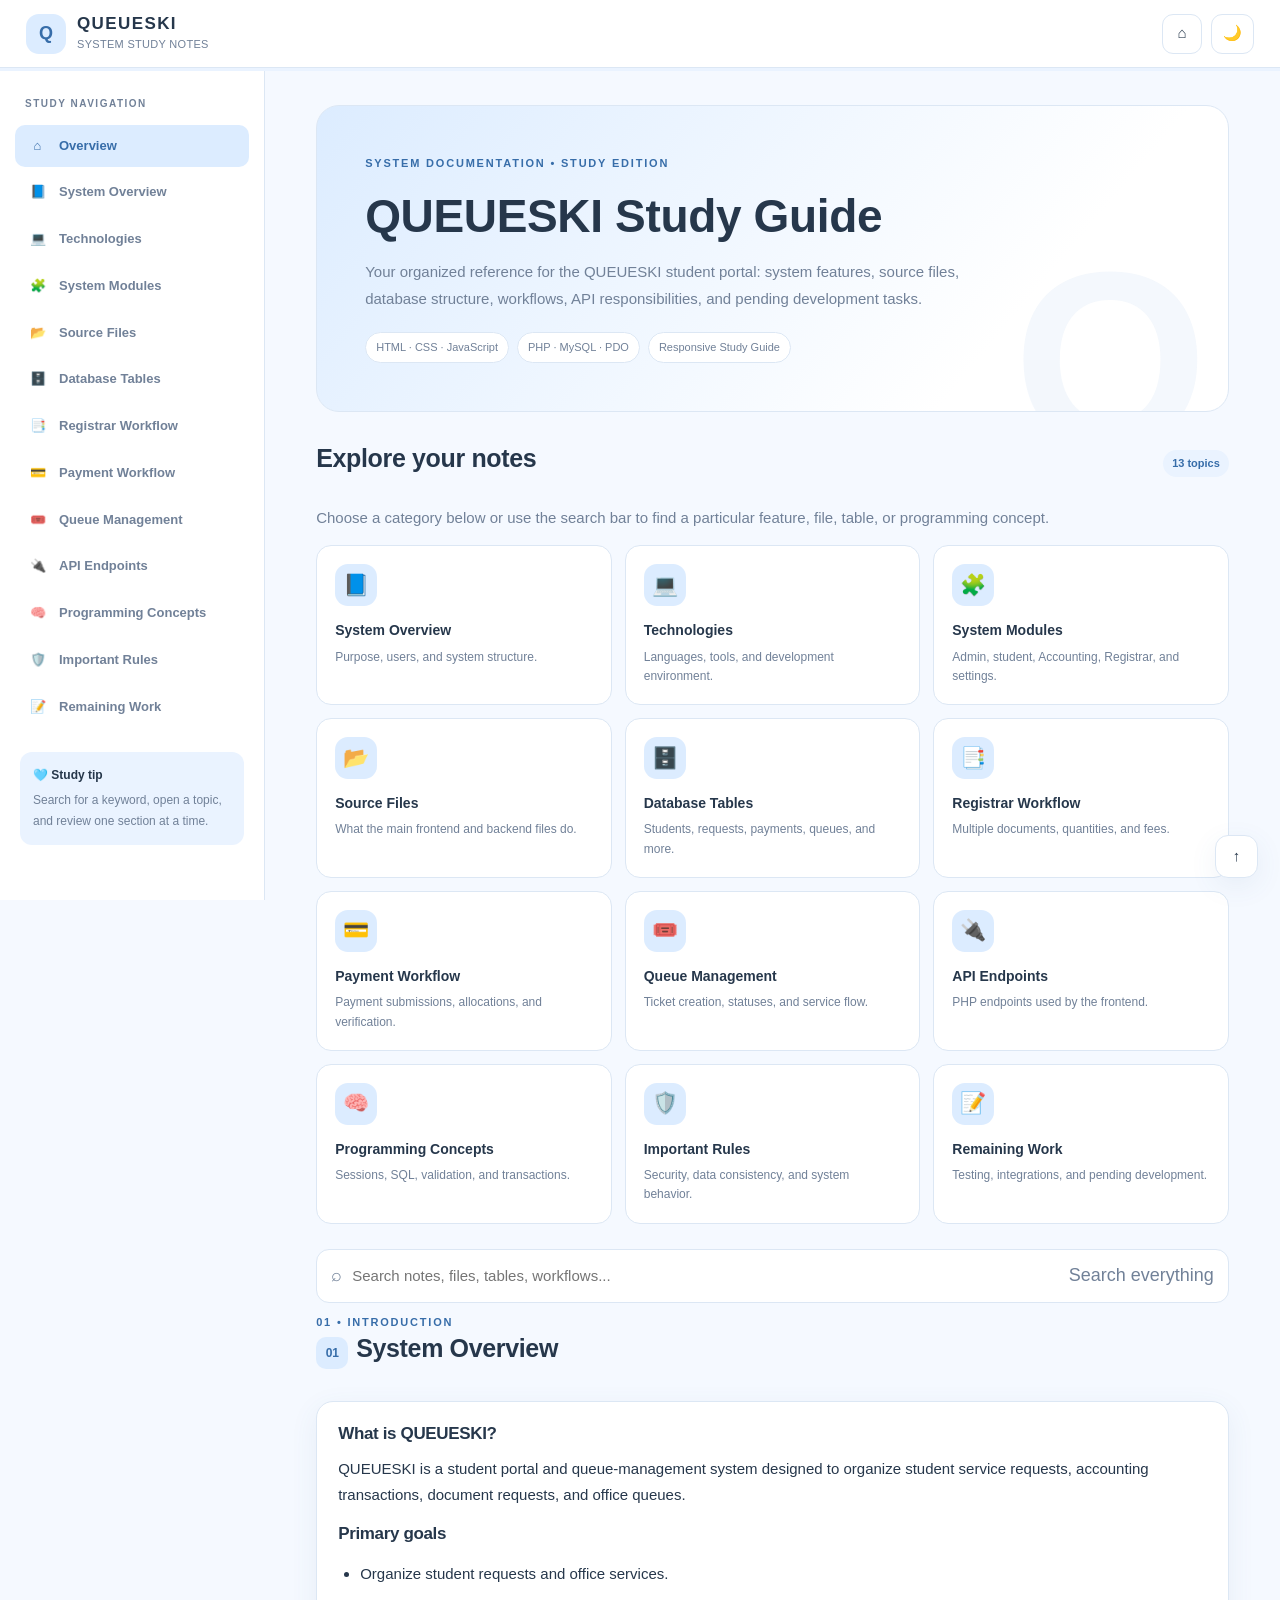
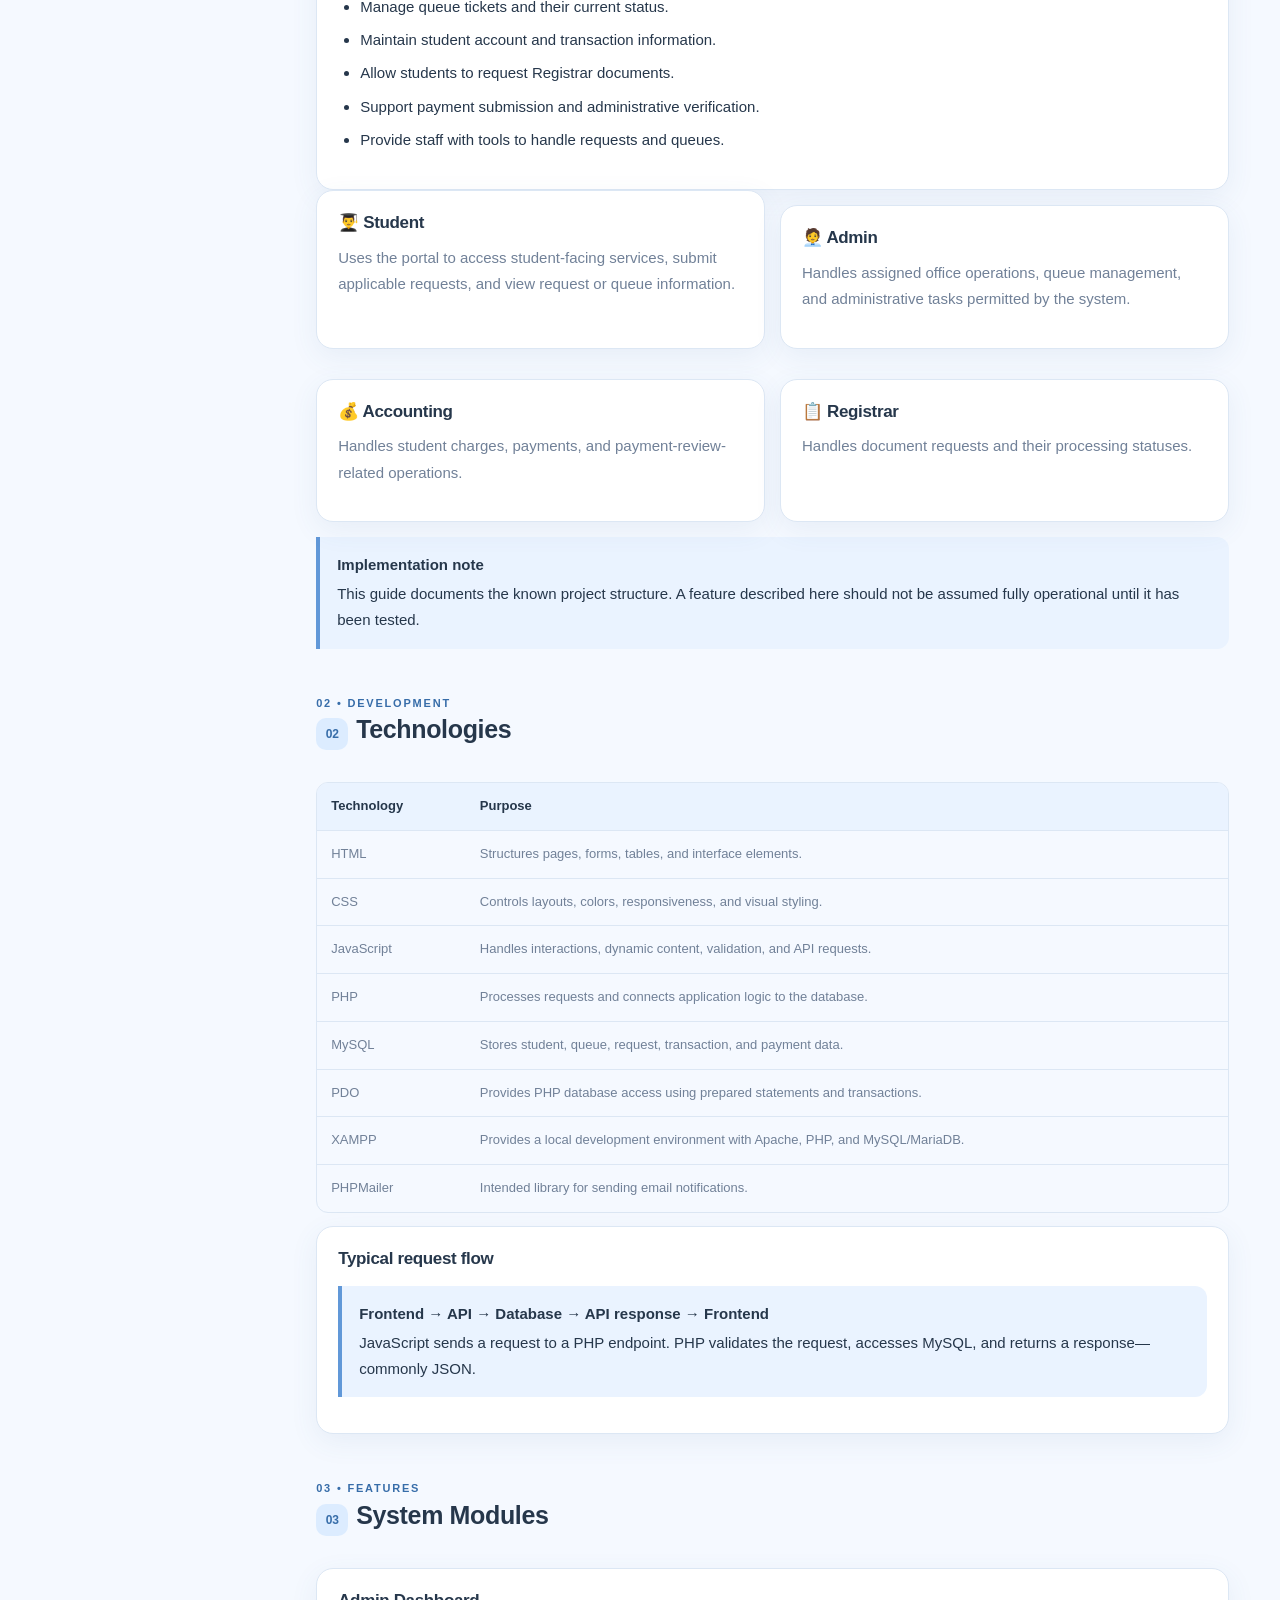
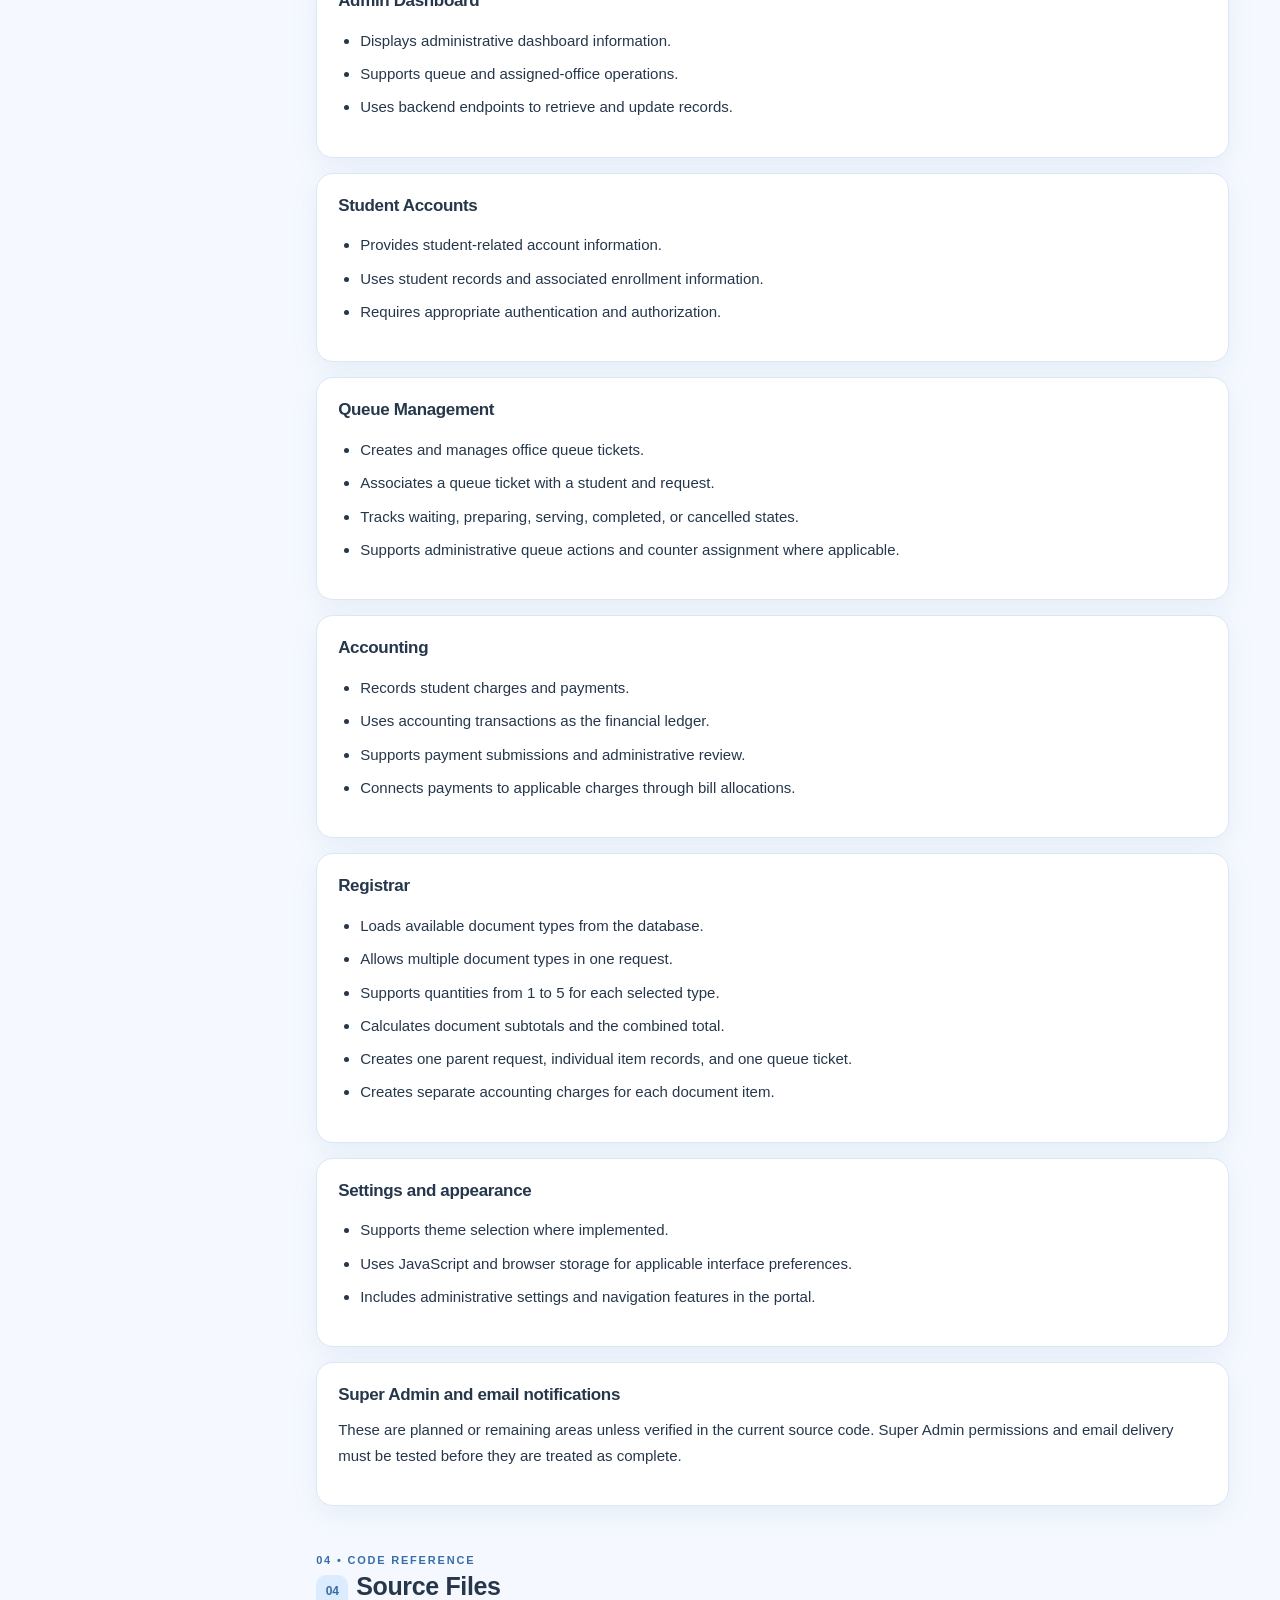
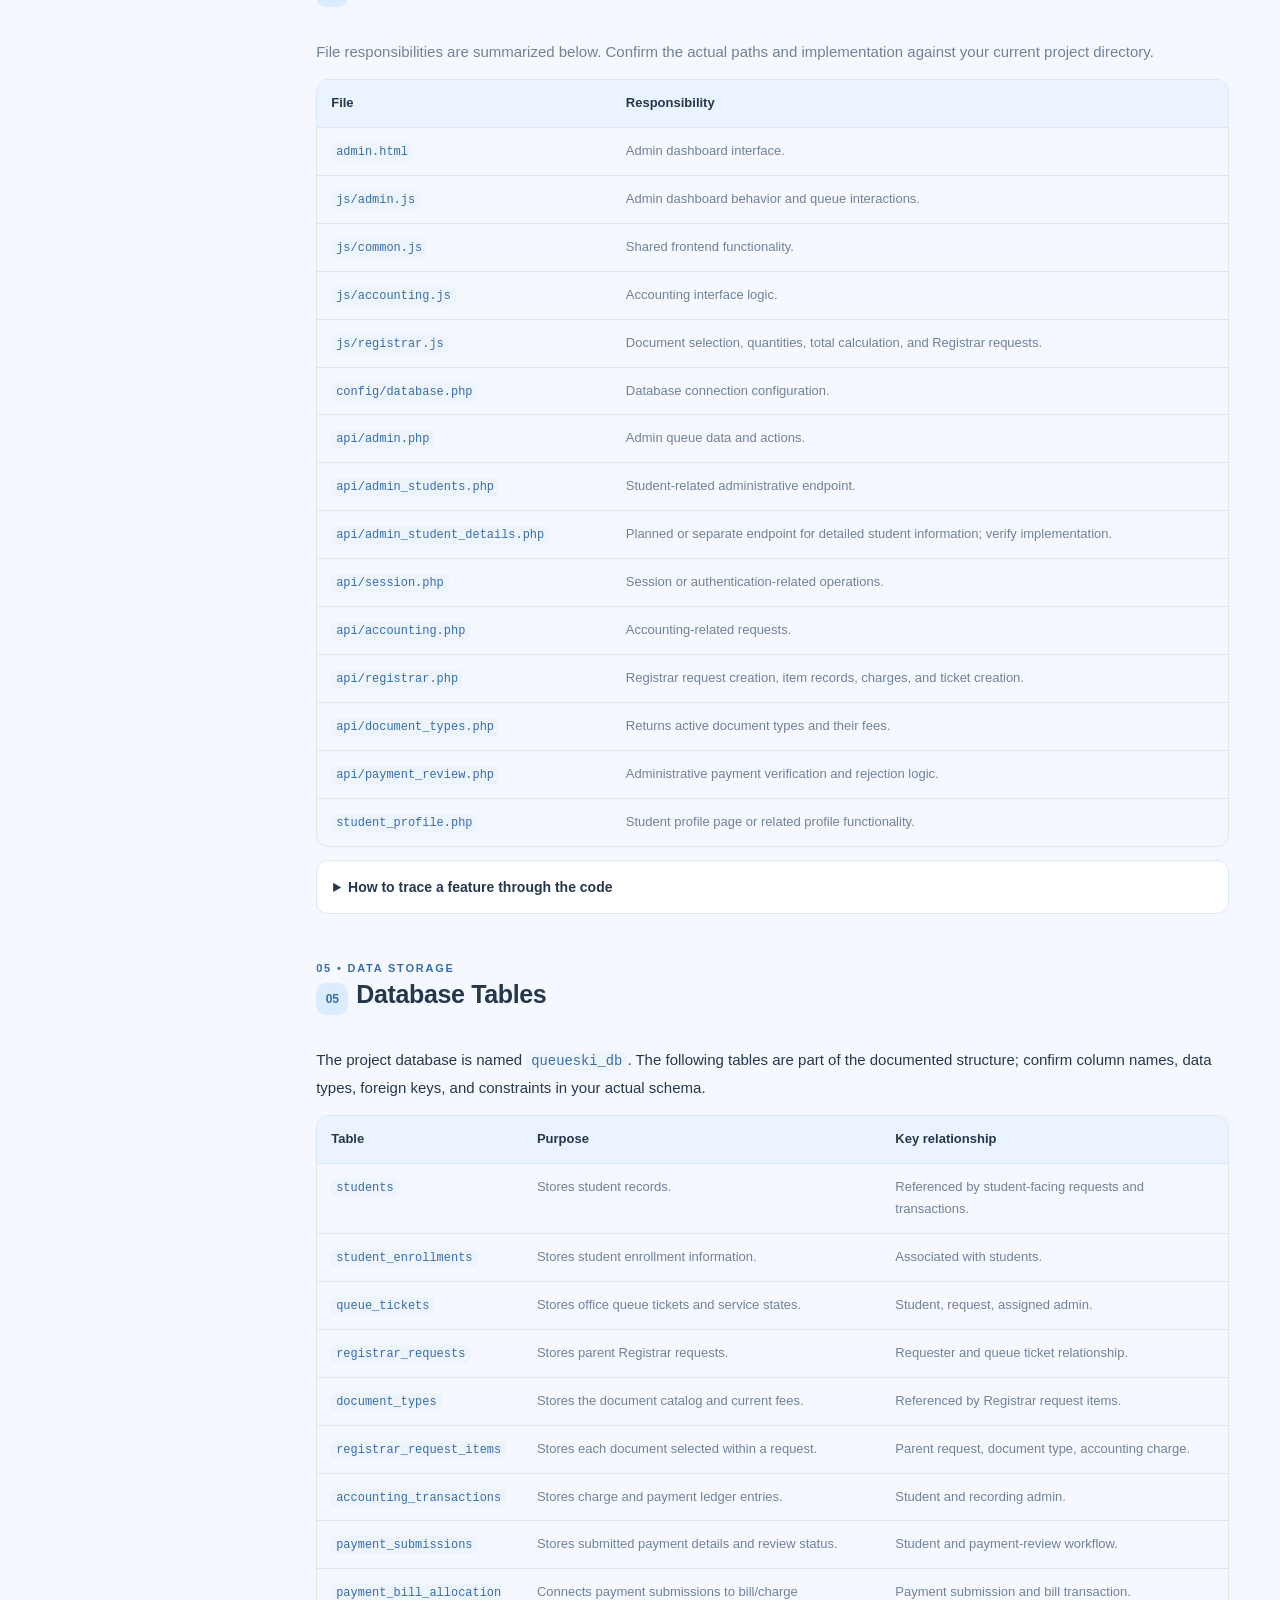
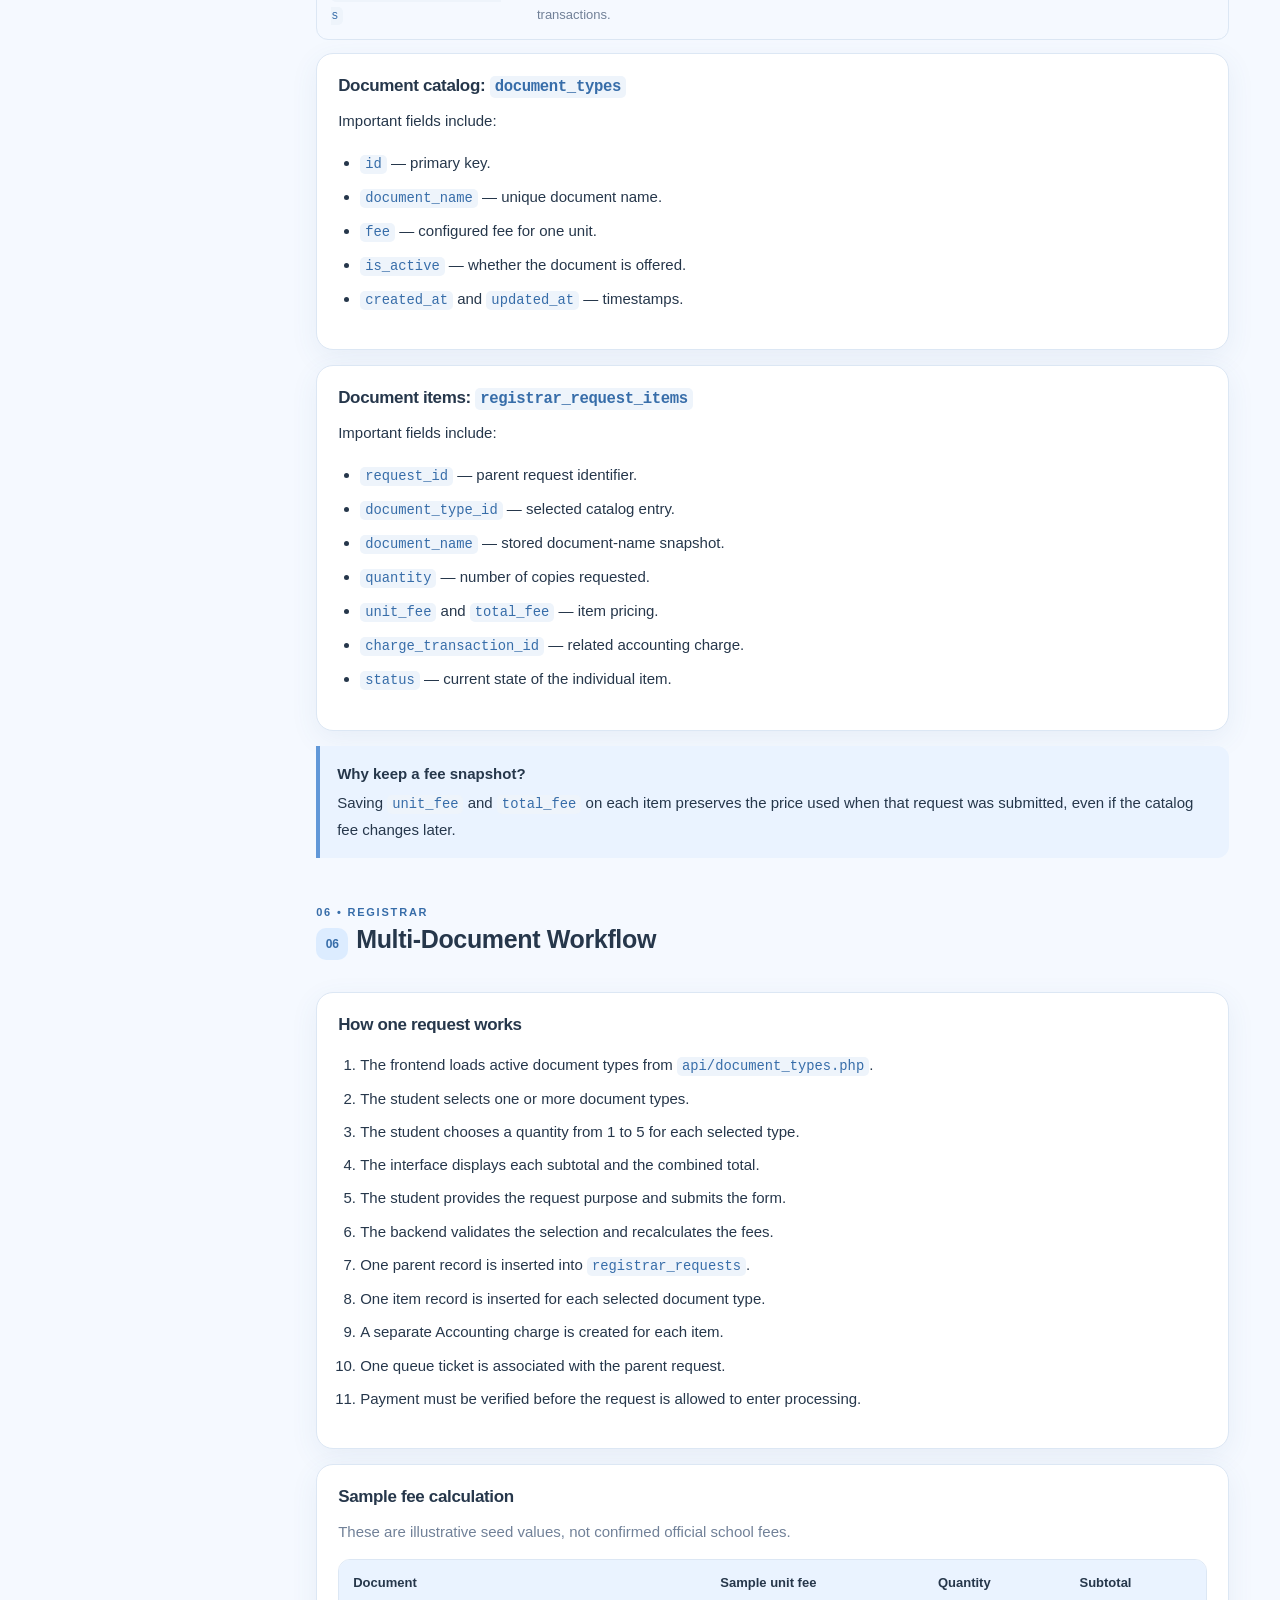
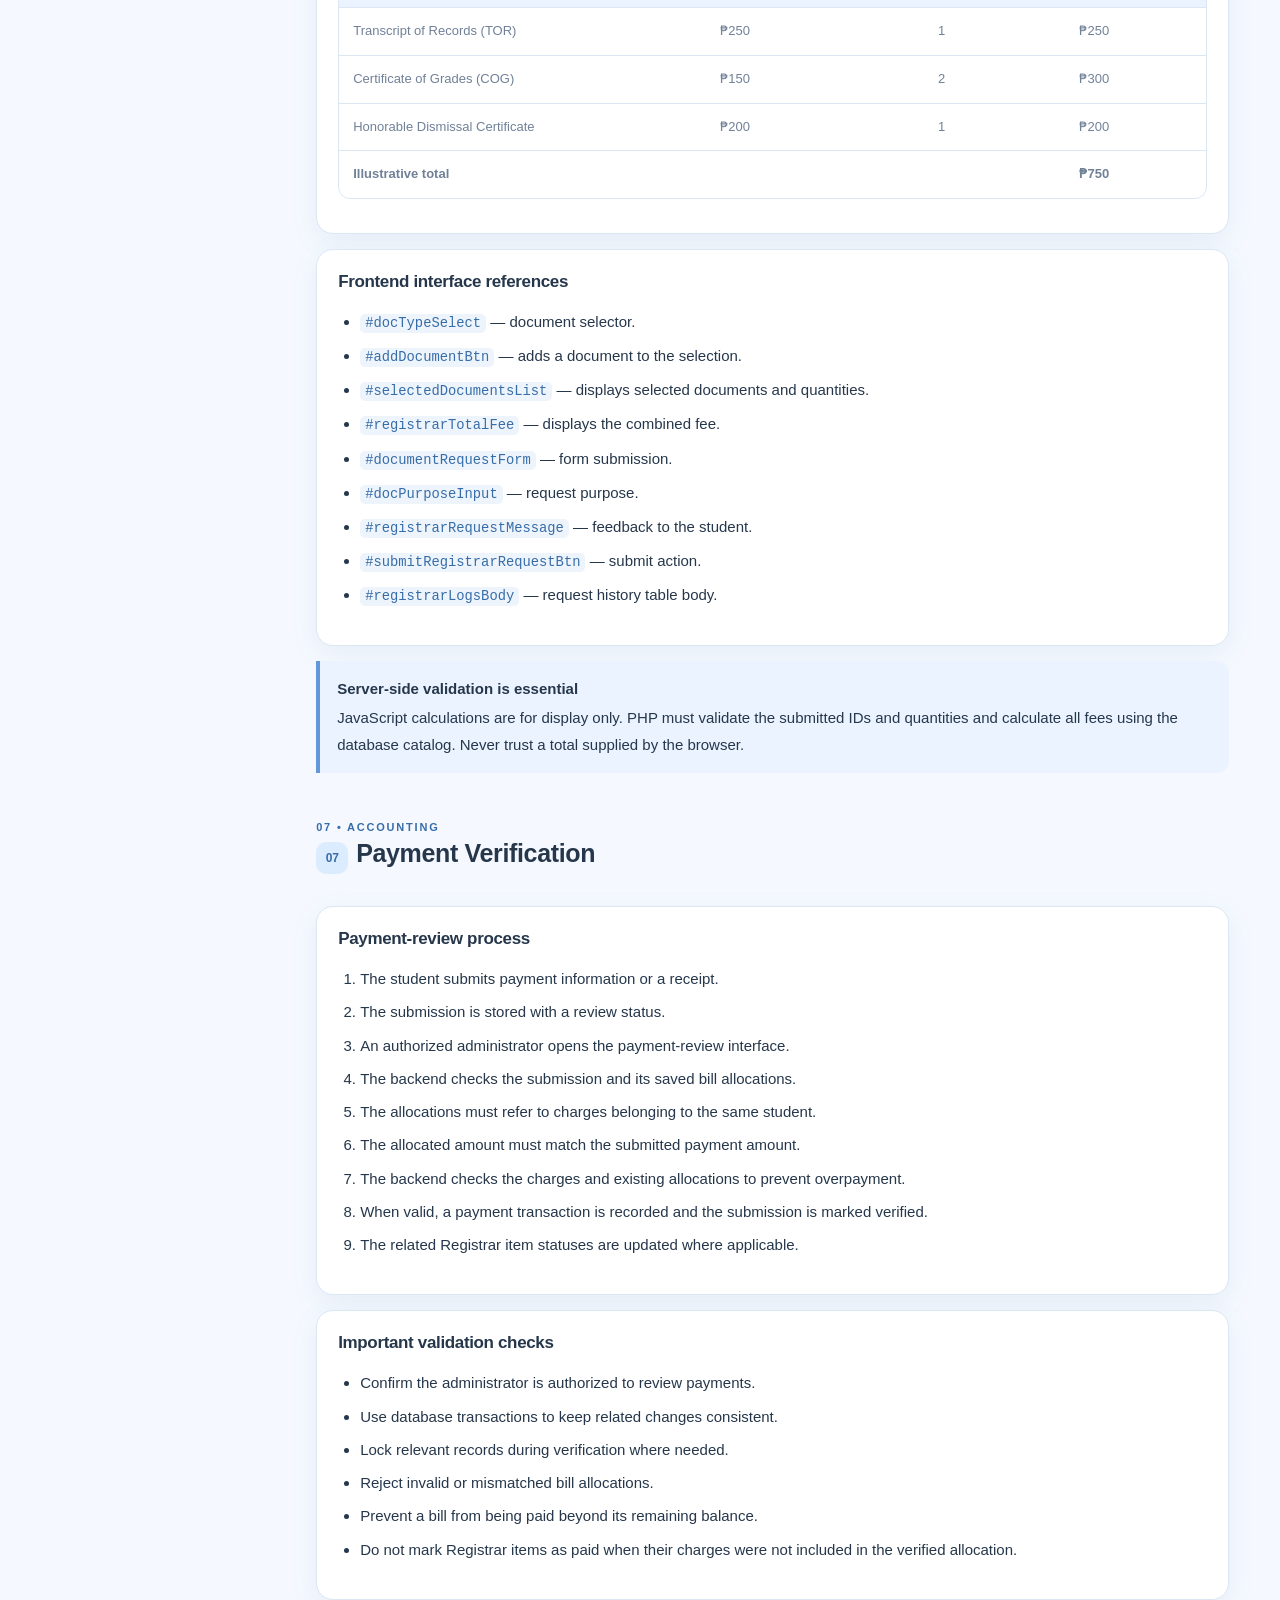
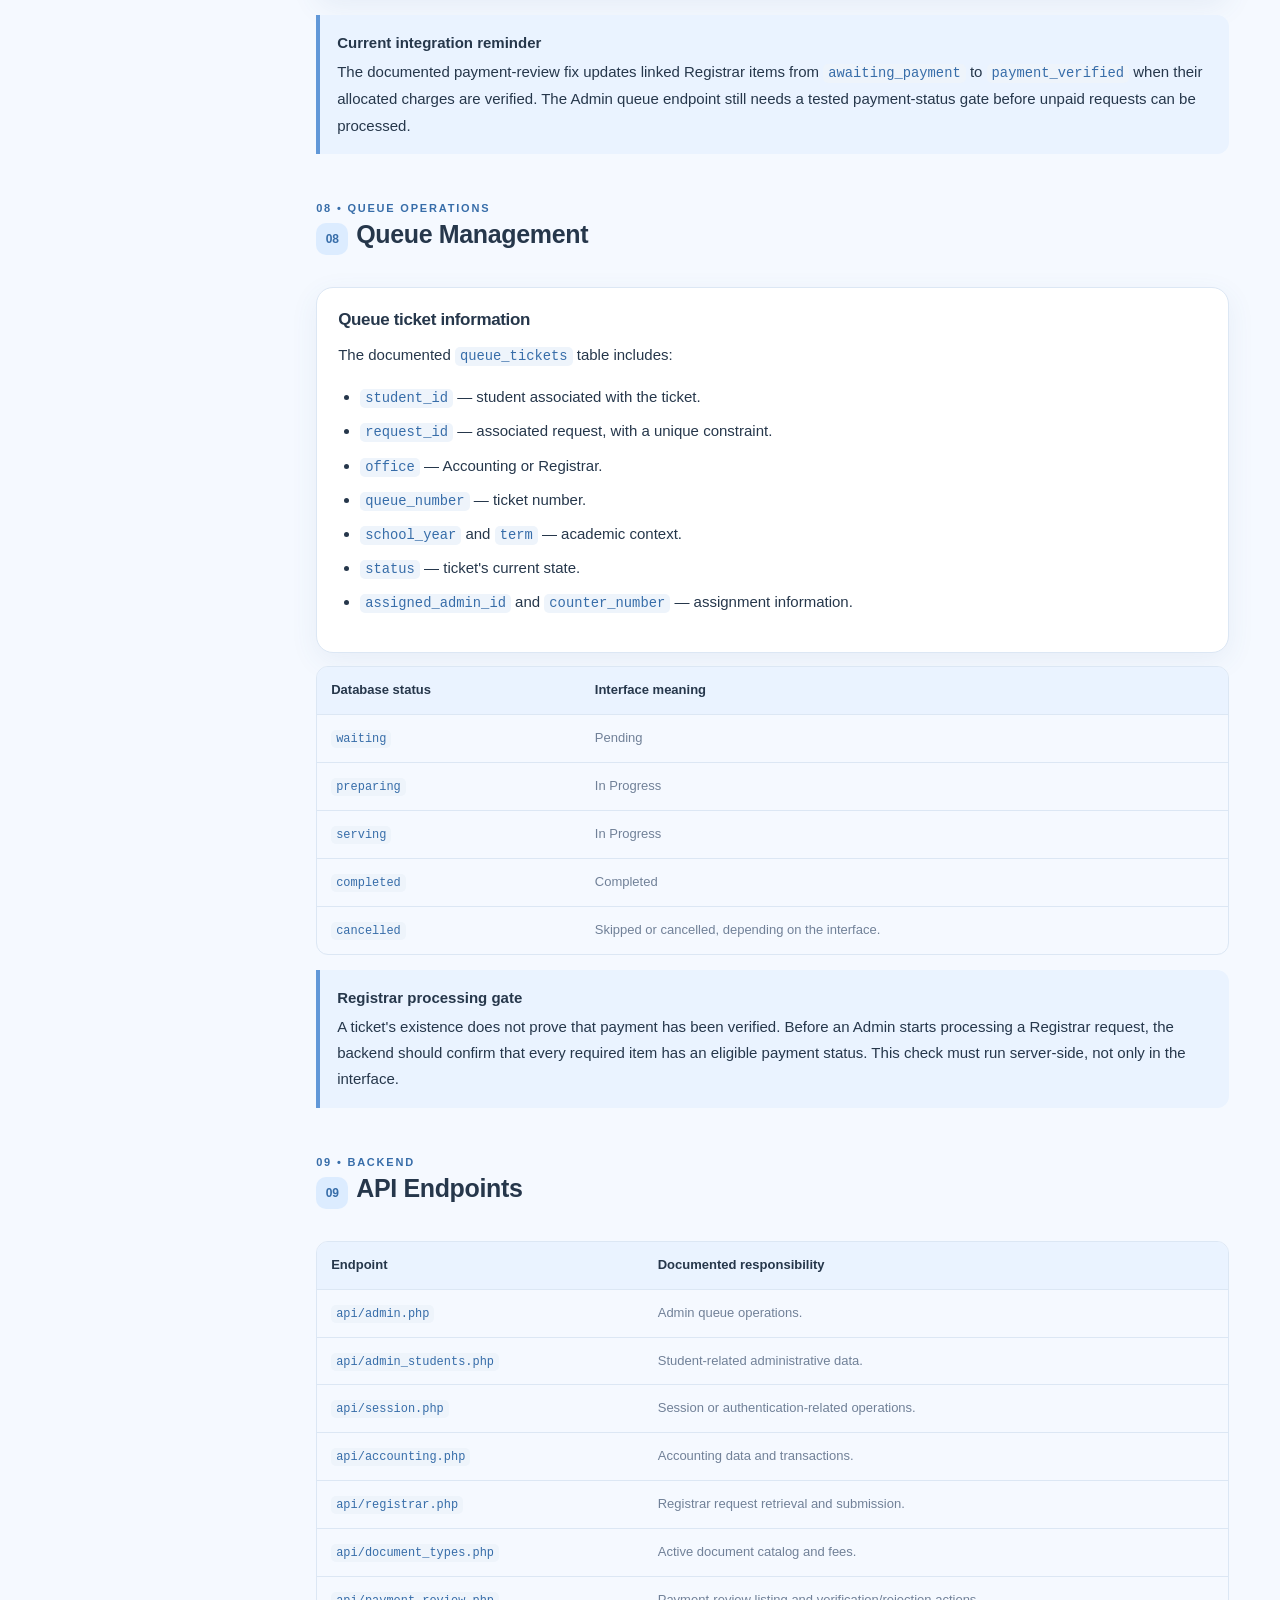
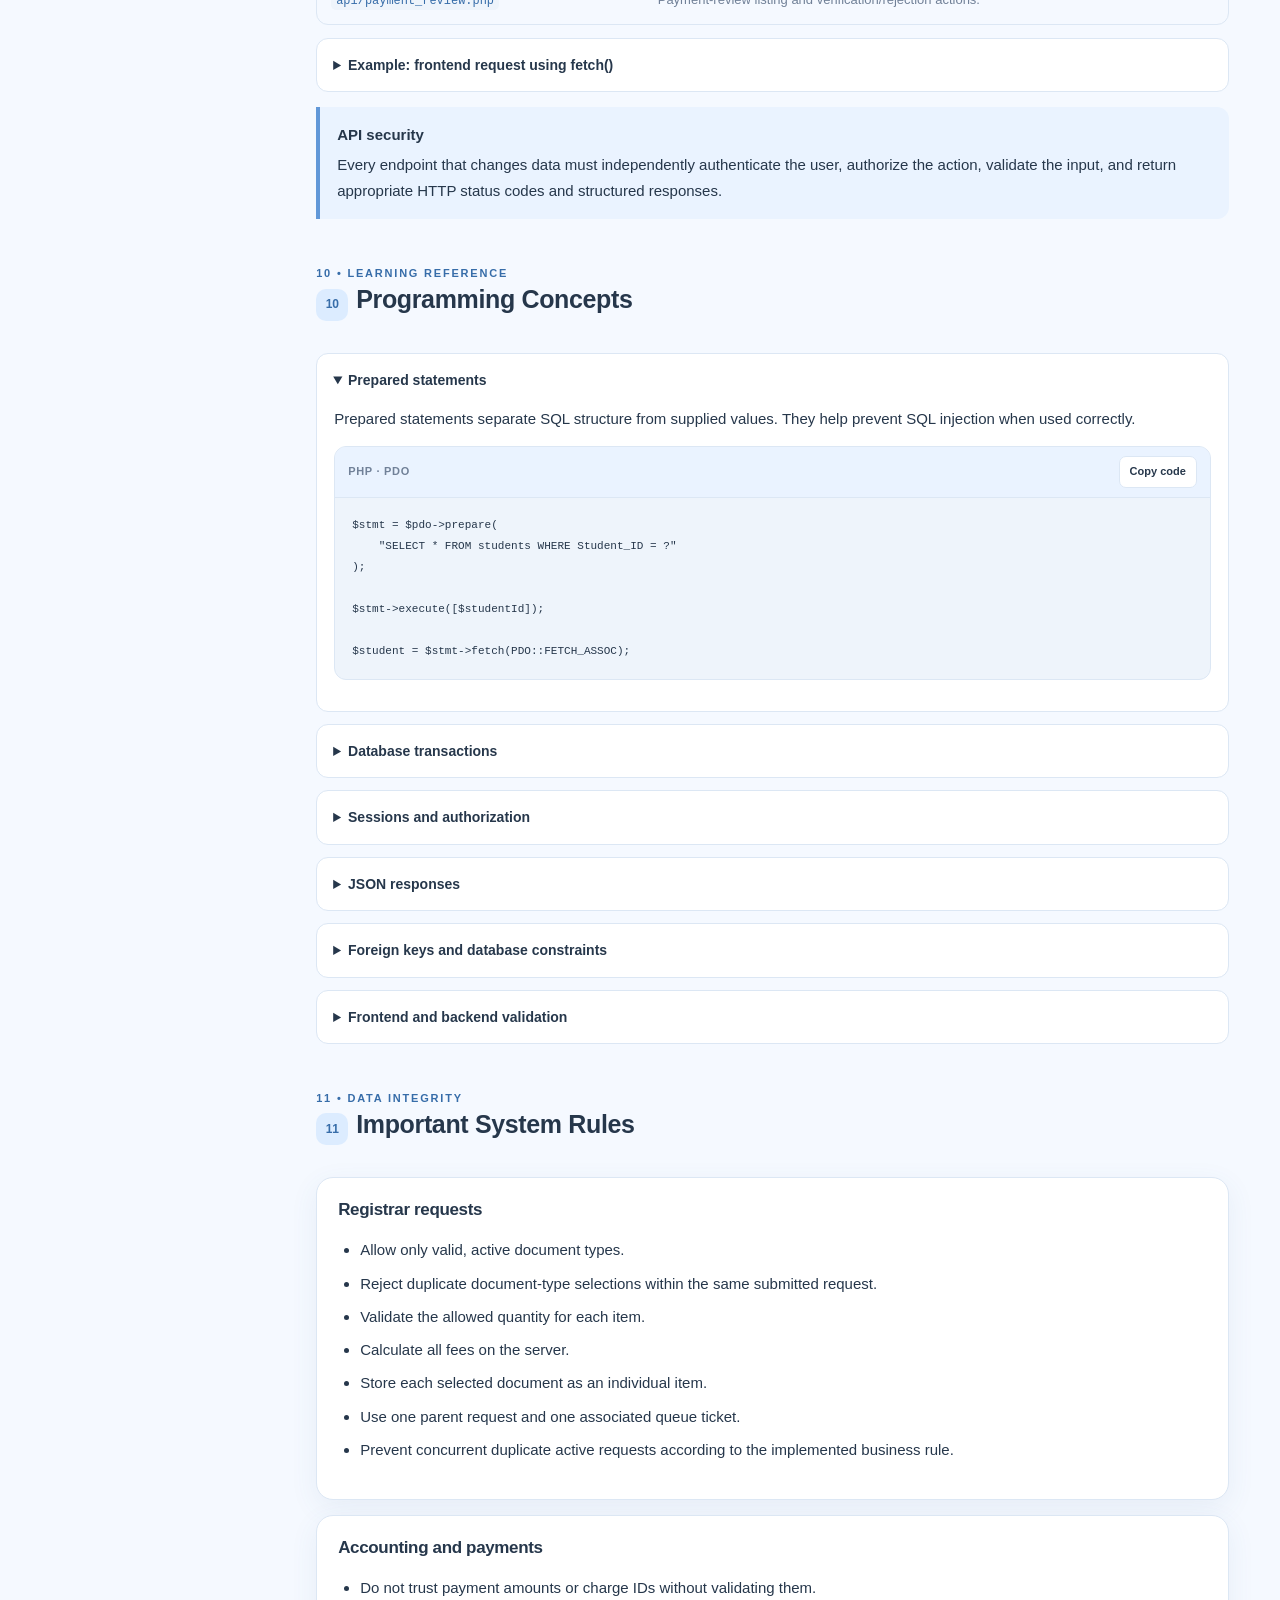
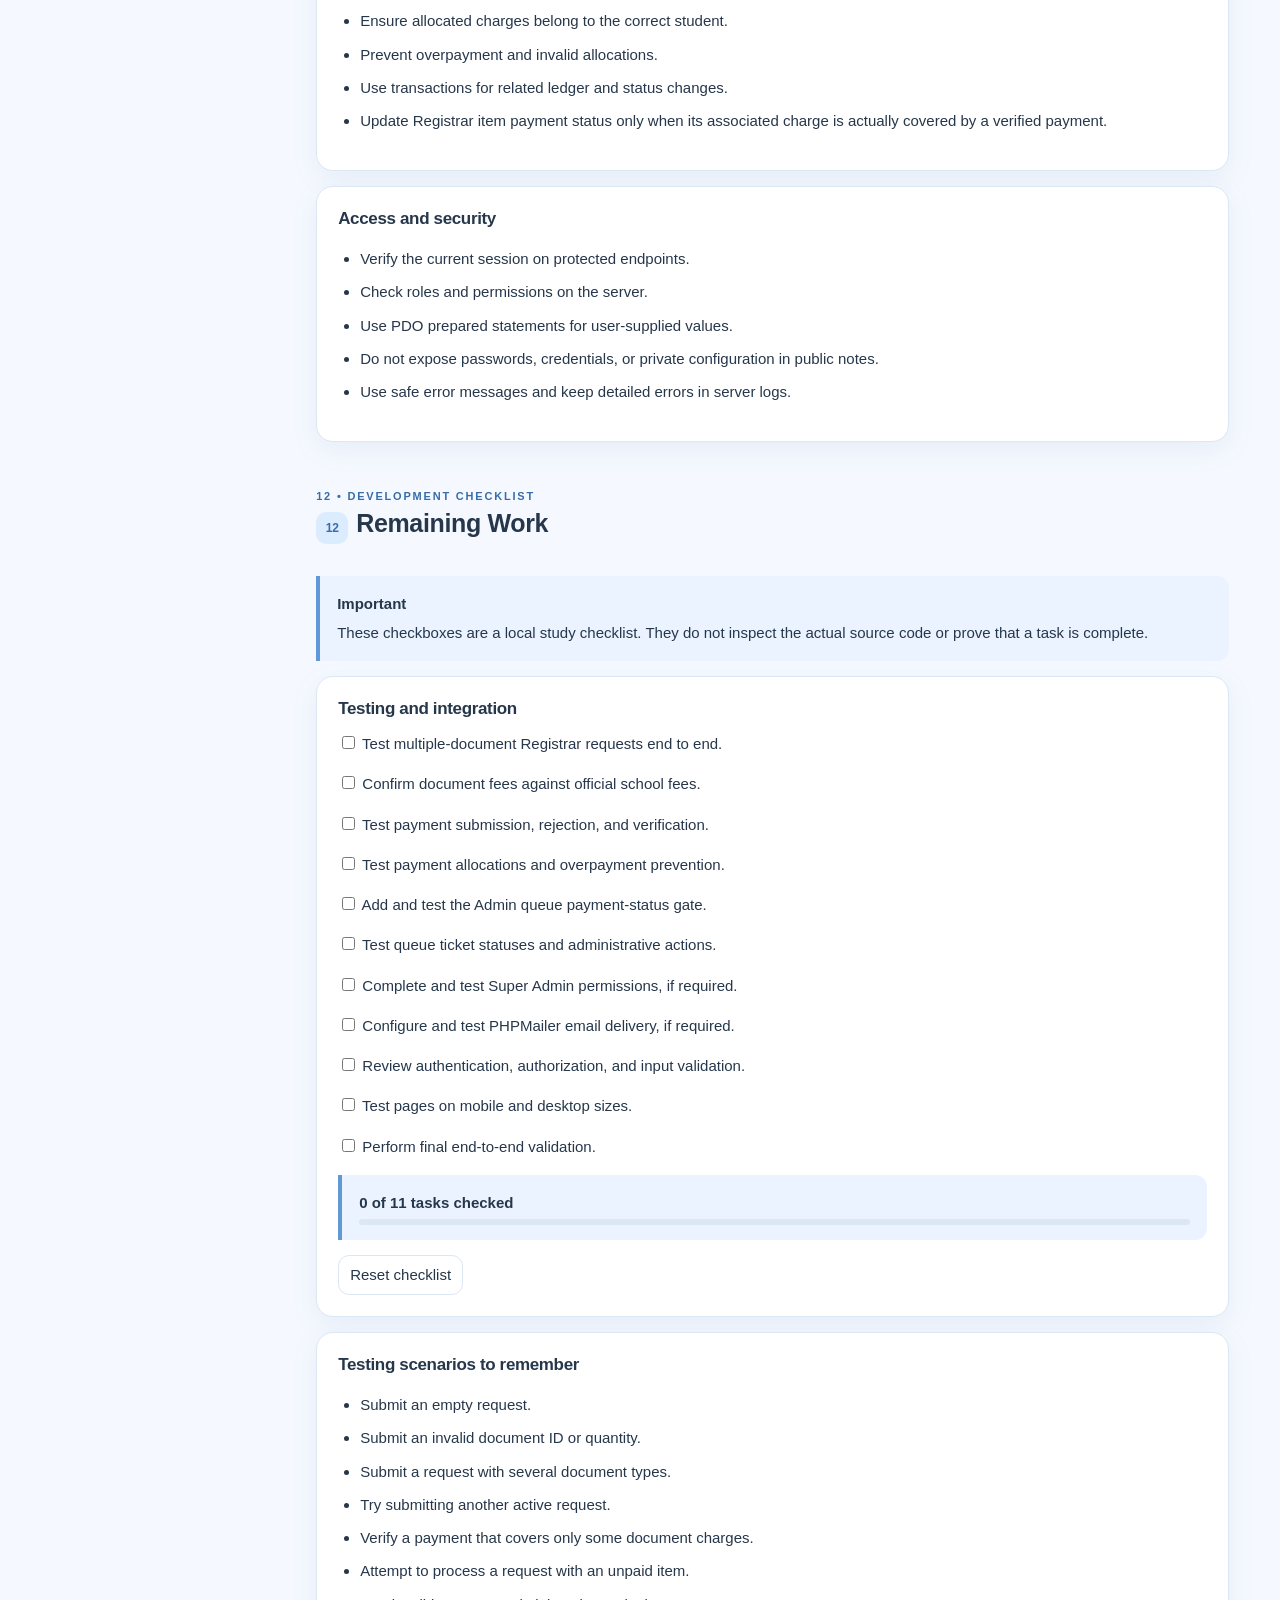
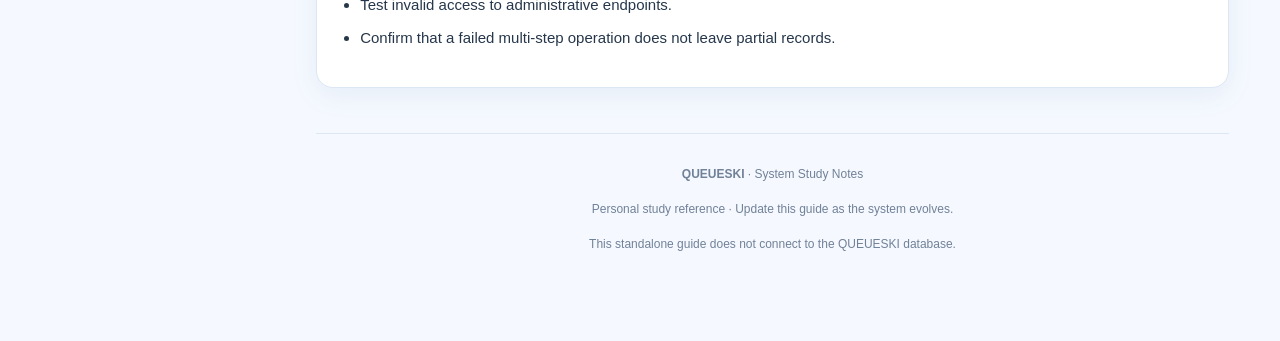
==== index.html @ da713aff "Rename reviewer to index.html" ====
<!DOCTYPE html>
<html lang="en">
<head>
<meta charset="UTF-8">
<meta name="viewport" content="width=device-width, initial-scale=1.0">
<meta name="theme-color" content="#dceeff">
<title>QUEUESKI | System Study Notes</title>

<style>
/* ==================================================
   1. THEME VARIABLES
================================================== */
:root {
    --bg: #f5f9ff;
    --surface: #ffffff;
    --surface-2: #eaf3ff;
    --primary: #6198d8;
    --primary-dark: #376da9;
    --primary-soft: #dcecff;
    --text: #26374b;
    --muted: #718198;
    --border: #dce7f4;
    --code-bg: #eef4fb;
    --success: #327b68;
    --warning: #986d26;
    --danger: #b64d61;
    --shadow: 0 8px 28px rgba(65, 106, 158, .08);
    --sidebar-width: 265px;
}

body.dark {
    --bg: #101a29;
    --surface: #192639;
    --surface-2: #23354c;
    --primary: #91bfff;
    --primary-dark: #b8d5ff;
    --primary-soft: #2a4260;
    --text: #e7effa;
    --muted: #a1b1c7;
    --border: #34465e;
    --code-bg: #111d2d;
    --success: #86d9bd;
    --warning: #f1cf88;
    --danger: #ff9aaa;
    --shadow: 0 8px 28px rgba(0, 0, 0, .15);
}

* {
    box-sizing: border-box;
}

html {
    scroll-behavior: smooth;
    scroll-padding-top: 90px;
}

body {
    margin: 0;
    background: var(--bg);
    color: var(--text);
    font-family: Inter, "Segoe UI", Arial, sans-serif;
    font-size: 15px;
    line-height: 1.75;
    transition: background .2s, color .2s;
}

button, input {
    font: inherit;
}

button {
    cursor: pointer;
}

a {
    color: var(--primary-dark);
    text-decoration: none;
}

a:hover {
    text-decoration: underline;
}

::selection {
    background: var(--primary-soft);
}

/* ==================================================
   2. TOP NAVIGATION
================================================== */
.topbar {
    position: sticky;
    top: 0;
    z-index: 100;
    height: 68px;
    display: flex;
    align-items: center;
    justify-content: space-between;
    gap: 16px;
    padding: 0 26px;
    background: var(--surface);
    border-bottom: 1px solid var(--border);
}

.brand {
    display: flex;
    align-items: center;
    gap: 11px;
    min-width: 0;
}

.brand-icon {
    width: 40px;
    height: 40px;
    display: grid;
    place-items: center;
    border-radius: 13px;
    background: var(--primary-soft);
    color: var(--primary-dark);
    font-weight: 900;
    font-size: 18px;
}

.brand-name {
    font-size: 17px;
    font-weight: 850;
    letter-spacing: 1.4px;
    line-height: 1.3;
}

.brand-subtitle {
    color: var(--muted);
    font-size: 11px;
    letter-spacing: .3px;
}

.top-actions {
    display: flex;
    align-items: center;
    gap: 9px;
}

.icon-button {
    border: 1px solid var(--border);
    background: var(--surface);
    color: var(--text);
    border-radius: 11px;
    min-width: 40px;
    height: 40px;
    padding: 0 11px;
}

.icon-button:hover {
    background: var(--surface-2);
}

.progress-track {
    height: 3px;
    background: var(--surface-2);
    position: relative;
    z-index: 101;
}

.progress-fill {
    height: 100%;
    width: 0;
    background: var(--primary);
    transition: width .1s linear;
}

/* ==================================================
   3. PAGE LAYOUT AND SIDEBAR
================================================== */
.app-layout {
    display: grid;
    grid-template-columns: var(--sidebar-width) minmax(0, 1fr);
    min-height: calc(100vh - 71px);
}

.sidebar {
    position: sticky;
    top: 71px;
    height: calc(100vh - 71px);
    overflow-y: auto;
    padding: 24px 15px;
    border-right: 1px solid var(--border);
    background: var(--surface);
}

.sidebar-heading {
    margin: 0 10px 12px;
    color: var(--muted);
    font-size: 10px;
    font-weight: 800;
    letter-spacing: 1.5px;
    text-transform: uppercase;
}

.nav-link {
    display: flex;
    align-items: center;
    gap: 10px;
    padding: 10px 11px;
    margin-bottom: 4px;
    border-radius: 10px;
    color: var(--muted);
    font-size: 13px;
    font-weight: 600;
    text-decoration: none;
}

.nav-link:hover,
.nav-link.active {
    background: var(--primary-soft);
    color: var(--primary-dark);
    text-decoration: none;
}

.nav-icon {
    width: 23px;
    text-align: center;
}

.sidebar-note {
    margin: 24px 5px 0;
    padding: 13px;
    border-radius: 12px;
    background: var(--surface-2);
    color: var(--muted);
    font-size: 12px;
}

.sidebar-note strong {
    display: block;
    margin-bottom: 4px;
    color: var(--text);
}

.main {
    min-width: 0;
    width: 100%;
    max-width: 1200px;
    margin: 0 auto;
    padding: 34px clamp(18px, 4vw, 54px) 70px;
}

/* ==================================================
   4. GENERAL COMPONENTS
================================================== */
.eyebrow {
    color: var(--primary-dark);
    text-transform: uppercase;
    letter-spacing: 1.8px;
    font-size: 11px;
    font-weight: 850;
}

h1, h2, h3, h4 {
    line-height: 1.35;
    letter-spacing: -.35px;
}

h1 {
    font-size: clamp(30px, 4vw, 46px);
    margin: 12px 0;
}

h2 {
    font-size: 25px;
    margin: 0 0 14px;
}

h3 {
    font-size: 17px;
    margin: 0 0 10px;
}

h4 {
    font-size: 14px;
    margin: 0 0 8px;
}

p {
    margin: 8px 0 14px;
}

.muted {
    color: var(--muted);
}

.small {
    font-size: 12px;
}

.card {
    background: var(--surface);
    border: 1px solid var(--border);
    border-radius: 17px;
    padding: 21px;
    box-shadow: var(--shadow);
}

.card + .card {
    margin-top: 15px;
}

.section {
    margin-bottom: 45px;
    scroll-margin-top: 95px;
}

.section-header {
    display: flex;
    align-items: flex-start;
    justify-content: space-between;
    gap: 15px;
    margin-bottom: 18px;
}

.section-number {
    display: inline-grid;
    place-items: center;
    width: 32px;
    height: 32px;
    border-radius: 10px;
    background: var(--primary-soft);
    color: var(--primary-dark);
    font-size: 12px;
    font-weight: 850;
    margin-right: 8px;
}

.badge {
    display: inline-block;
    padding: 4px 9px;
    border-radius: 20px;
    font-size: 11px;
    font-weight: 750;
    background: var(--surface-2);
    color: var(--primary-dark);
}

.badge.success {
    background: #dff5e9;
    color: #28684f;
}

.badge.warning {
    background: #fff0d0;
    color: #855b19;
}

body.dark .badge.success {
    background: #23483d;
    color: #a9eed4;
}

body.dark .badge.warning {
    background: #4a3c26;
    color: #f5d99b;
}

.grid {
    display: grid;
    grid-template-columns: repeat(2, minmax(0, 1fr));
    gap: 15px;
}

.list {
    padding-left: 22px;
}

.list li {
    margin: 7px 0;
}

.callout {
    padding: 15px 17px;
    margin: 15px 0;
    border-left: 4px solid var(--primary);
    border-radius: 0 12px 12px 0;
    background: var(--surface-2);
}

.callout strong {
    display: block;
    margin-bottom: 3px;
}

.table-wrap {
    width: 100%;
    overflow-x: auto;
    border: 1px solid var(--border);
    border-radius: 12px;
    margin: 13px 0;
}

table {
    width: 100%;
    min-width: 520px;
    border-collapse: collapse;
    font-size: 13px;
}

th, td {
    padding: 12px 14px;
    text-align: left;
    vertical-align: top;
    border-bottom: 1px solid var(--border);
}

th {
    background: var(--surface-2);
    color: var(--text);
    font-weight: 800;
}

td {
    color: var(--muted);
}

tr:last-child td {
    border-bottom: 0;
}

code {
    font-family: Consolas, "Courier New", monospace;
    font-size: .92em;
    overflow-wrap: anywhere;
}

:not(pre) > code {
    background: var(--code-bg);
    color: var(--primary-dark);
    border-radius: 5px;
    padding: 2px 5px;
}

/* ==================================================
   5. CODE BLOCKS
================================================== */
.code-box {
    margin: 14px 0;
    border: 1px solid var(--border);
    border-radius: 12px;
    overflow: hidden;
    background: var(--code-bg);
}

.code-header {
    display: flex;
    align-items: center;
    justify-content: space-between;
    gap: 10px;
    padding: 9px 13px;
    background: var(--surface-2);
    border-bottom: 1px solid var(--border);
    color: var(--muted);
    font-size: 11px;
    font-weight: 800;
    text-transform: uppercase;
    letter-spacing: .7px;
}

.copy-button {
    padding: 5px 10px;
    border-radius: 7px;
    border: 1px solid var(--border);
    background: var(--surface);
    color: var(--text);
    font-size: 11px;
    text-transform: none;
    letter-spacing: 0;
}

pre {
    margin: 0;
    padding: 17px;
    overflow-x: auto;
    white-space: pre;
    color: var(--text);
    font-size: 12px;
    line-height: 1.75;
    tab-size: 4;
}

details {
    margin: 12px 0;
    border: 1px solid var(--border);
    border-radius: 12px;
    background: var(--surface);
    overflow: hidden;
}

summary {
    cursor: pointer;
    padding: 14px 16px;
    font-weight: 750;
    font-size: 14px;
    list-style-position: inside;
}

summary:hover {
    background: var(--surface-2);
}

.details-content {
    padding: 0 17px 17px;
}

/* ==================================================
   6. HOMEPAGE
================================================== */
.hero {
    position: relative;
    overflow: hidden;
    padding: clamp(24px, 5vw, 48px);
    border: 1px solid var(--border);
    border-radius: 23px;
    background: linear-gradient(130deg, var(--primary-soft), var(--surface) 75%);
    margin-bottom: 30px;
}

.hero::after {
    content: "Q";
    position: absolute;
    right: 20px;
    bottom: -75px;
    font-size: 250px;
    line-height: 1;
    font-weight: 900;
    color: var(--primary);
    opacity: .07;
    pointer-events: none;
}

.hero-content {
    position: relative;
    z-index: 1;
    max-width: 690px;
}

.hero p {
    max-width: 610px;
    color: var(--muted);
}

.hero-meta {
    display: flex;
    flex-wrap: wrap;
    gap: 8px;
    margin-top: 20px;
}

.hero-meta span {
    padding: 5px 10px;
    border: 1px solid var(--border);
    background: var(--surface);
    border-radius: 20px;
    font-size: 11px;
    color: var(--muted);
}

.home-heading {
    display: flex;
    justify-content: space-between;
    align-items: baseline;
    gap: 12px;
    margin-bottom: 15px;
}

.category-grid {
    display: grid;
    grid-template-columns: repeat(3, minmax(0, 1fr));
    gap: 13px;
}

.category-card {
    display: block;
    min-width: 0;
    padding: 18px;
    background: var(--surface);
    border: 1px solid var(--border);
    border-radius: 15px;
    color: var(--text);
    text-decoration: none;
    transition: transform .18s, border-color .18s, box-shadow .18s;
}

.category-card:hover {
    transform: translateY(-3px);
    border-color: var(--primary);
    box-shadow: var(--shadow);
    text-decoration: none;
}

.category-icon {
    display: grid;
    place-items: center;
    width: 42px;
    height: 42px;
    margin-bottom: 12px;
    border-radius: 13px;
    background: var(--primary-soft);
    font-size: 21px;
}

.category-card strong {
    display: block;
    font-size: 14px;
    margin-bottom: 5px;
}

.category-card p {
    margin: 0;
    color: var(--muted);
    font-size: 12px;
    line-height: 1.6;
}

.search-wrap {
    display: flex;
    align-items: center;
    gap: 10px;
    margin: 25px 0;
    padding: 0 14px;
    border: 1px solid var(--border);
    border-radius: 13px;
    background: var(--surface);
}

.search-wrap span {
    color: var(--muted);
    font-size: 18px;
}

.search-wrap input {
    width: 100%;
    min-width: 0;
    padding: 13px 0;
    outline: none;
    border: 0;
    background: transparent;
    color: var(--text);
}

.search-wrap:focus-within {
    border-color: var(--primary);
    box-shadow: 0 0 0 3px var(--primary-soft);
}

.search-hint {
    color: var(--muted);
    font-size: 11px;
    white-space: nowrap;
}

.search-result-count {
    margin: -15px 0 20px;
    color: var(--muted);
    font-size: 12px;
}

.hidden-by-search {
    display: none !important;
}

.home-only {
    display: block;
}

.content-only {
    display: block;
}

/* ==================================================
   7. FOOTER AND MOBILE
================================================== */
.footer {
    border-top: 1px solid var(--border);
    margin-top: 40px;
    padding-top: 22px;
    color: var(--muted);
    font-size: 12px;
    text-align: center;
}

.back-top {
    position: fixed;
    right: 22px;
    bottom: 22px;
    z-index: 90;
    width: 43px;
    height: 43px;
    border: 1px solid var(--border);
    border-radius: 13px;
    background: var(--surface);
    color: var(--text);
    box-shadow: var(--shadow);
}

.mobile-only {
    display: none;
}

.overlay {
    display: none;
}

@media (max-width: 1100px) {
    .category-grid {
        grid-template-columns: repeat(2, minmax(0, 1fr));
    }
}

@media (max-width: 760px) {
    .topbar {
        height: 62px;
        padding: 0 13px;
    }

    .brand-icon {
        width: 36px;
        height: 36px;
    }

    .brand-name {
        font-size: 14px;
    }

    .brand-subtitle {
        font-size: 10px;
    }

    .app-layout {
        display: block;
        min-height: calc(100vh - 65px);
    }

    .sidebar {
        position: fixed;
        top: 0;
        left: 0;
        z-index: 200;
        width: min(290px, 84vw);
        height: 100dvh;
        transform: translateX(-105%);
        transition: transform .22s ease;
        box-shadow: var(--shadow);
    }

    .sidebar.open {
        transform: translateX(0);
    }

    .overlay.open {
        display: block;
        position: fixed;
        inset: 0;
        z-index: 190;
        background: rgba(10, 25, 45, .45);
    }

    .mobile-only {
        display: inline-block;
    }

    .main {
        padding: 23px 15px 55px;
    }

    .grid {
        grid-template-columns: 1fr;
    }

    .category-grid {
        grid-template-columns: repeat(2, minmax(0, 1fr));
        gap: 10px;
    }

    .category-card {
        padding: 14px;
    }

    .category-icon {
        width: 36px;
        height: 36px;
    }

    .hero {
        padding: 25px 20px;
    }

    .hero::after {
        right: -15px;
        font-size: 160px;
    }

    .hero-meta {
        gap: 6px;
    }

    .section-header {
        display: block;
    }

    .section-header > .badge {
        margin-top: 8px;
    }

    .search-hint {
        display: none;
    }

    .card {
        padding: 16px;
    }

    .back-top {
        right: 14px;
        bottom: 14px;
    }
}

@media (max-width: 380px) {
    .category-grid {
        grid-template-columns: 1fr;
    }

    .top-actions {
        gap: 5px;
    }
}

@media (prefers-reduced-motion: reduce) {
    *, *::before, *::after {
        scroll-behavior: auto !important;
        transition: none !important;
    }
}

@media print {
    .topbar, .progress-track, .sidebar, .overlay,
    .top-actions, .search-wrap, .back-top, .copy-button {
        display: none !important;
    }

    .app-layout {
        display: block;
    }

    .main {
        max-width: none;
        padding: 0;
    }

    body {
        background: white;
        color: black;
    }

    .card, .hero, details {
        box-shadow: none;
        break-inside: avoid;
    }
}
</style>
</head>

<body>
<!-- ==================================================
     TOP BAR
================================================== -->
<header class="topbar">
    <div class="brand">
        <button class="icon-button mobile-only" id="menuToggle"
                aria-label="Open navigation" aria-expanded="false">☰</button>
        <div class="brand-icon">Q</div>
        <div>
            <div class="brand-name">QUEUESKI</div>
            <div class="brand-subtitle">SYSTEM STUDY NOTES</div>
        </div>
    </div>

    <div class="top-actions">
        <button class="icon-button" id="homeButton" title="Go to homepage"
                aria-label="Go to homepage">⌂</button>
        <button class="icon-button" id="themeToggle" title="Toggle light and dark mode"
                aria-label="Toggle theme">🌙</button>
    </div>
</header>

<div class="progress-track" aria-label="Reading progress">
    <div class="progress-fill" id="progressFill"></div>
</div>

<div class="overlay" id="sidebarOverlay"></div>

<!-- ==================================================
     APPLICATION LAYOUT
================================================== -->
<div class="app-layout">

    <!-- SIDEBAR NAVIGATION -->
    <aside class="sidebar" id="sidebar">
        <div class="sidebar-heading">Study Navigation</div>

        <a href="#home" class="nav-link active" data-section="home">
            <span class="nav-icon">⌂</span> Overview
        </a>
        <a href="#system-overview" class="nav-link" data-section="system-overview">
            <span class="nav-icon">📘</span> System Overview
        </a>
        <a href="#technologies" class="nav-link" data-section="technologies">
            <span class="nav-icon">💻</span> Technologies
        </a>
        <a href="#modules" class="nav-link" data-section="modules">
            <span class="nav-icon">🧩</span> System Modules
        </a>
        <a href="#source-files" class="nav-link" data-section="source-files">
            <span class="nav-icon">📂</span> Source Files
        </a>
        <a href="#database" class="nav-link" data-section="database">
            <span class="nav-icon">🗄️</span> Database Tables
        </a>
        <a href="#registrar-workflow" class="nav-link" data-section="registrar-workflow">
            <span class="nav-icon">📑</span> Registrar Workflow
        </a>
        <a href="#payment-workflow" class="nav-link" data-section="payment-workflow">
            <span class="nav-icon">💳</span> Payment Workflow
        </a>
        <a href="#queue-workflow" class="nav-link" data-section="queue-workflow">
            <span class="nav-icon">🎟️</span> Queue Management
        </a>
        <a href="#api-endpoints" class="nav-link" data-section="api-endpoints">
            <span class="nav-icon">🔌</span> API Endpoints
        </a>
        <a href="#programming-concepts" class="nav-link" data-section="programming-concepts">
            <span class="nav-icon">🧠</span> Programming Concepts
        </a>
        <a href="#rules" class="nav-link" data-section="rules">
            <span class="nav-icon">🛡️</span> Important Rules
        </a>
        <a href="#remaining-work" class="nav-link" data-section="remaining-work">
            <span class="nav-icon">📝</span> Remaining Work
        </a>

        <div class="sidebar-note">
            <strong>🩵 Study tip</strong>
            Search for a keyword, open a topic, and review one section at a time.
        </div>
    </aside>

    <!-- MAIN CONTENT -->
    <main class="main" id="mainContent">

        <!-- ==================================================
             HOMEPAGE
        ================================================== -->
        <div id="home" class="home-only searchable">
            <section class="hero">
                <div class="hero-content">
                    <div class="eyebrow">System Documentation • Study Edition</div>
                    <h1>QUEUESKI Study Guide</h1>
                    <p>
                        Your organized reference for the QUEUESKI student portal:
                        system features, source files, database structure, workflows,
                        API responsibilities, and pending development tasks.
                    </p>

                    <div class="hero-meta">
                        <span>HTML · CSS · JavaScript</span>
                        <span>PHP · MySQL · PDO</span>
                        <span>Responsive Study Guide</span>
                    </div>
                </div>
            </section>

            <div class="home-heading">
                <h2>Explore your notes</h2>
                <span class="badge">13 topics</span>
            </div>

            <p class="muted">
                Choose a category below or use the search bar to find a particular
                feature, file, table, or programming concept.
            </p>

            <div class="category-grid">
                <a href="#system-overview" class="category-card">
                    <span class="category-icon">📘</span>
                    <strong>System Overview</strong>
                    <p>Purpose, users, and system structure.</p>
                </a>

                <a href="#technologies" class="category-card">
                    <span class="category-icon">💻</span>
                    <strong>Technologies</strong>
                    <p>Languages, tools, and development environment.</p>
                </a>

                <a href="#modules" class="category-card">
                    <span class="category-icon">🧩</span>
                    <strong>System Modules</strong>
                    <p>Admin, student, Accounting, Registrar, and settings.</p>
                </a>

                <a href="#source-files" class="category-card">
                    <span class="category-icon">📂</span>
                    <strong>Source Files</strong>
                    <p>What the main frontend and backend files do.</p>
                </a>

                <a href="#database" class="category-card">
                    <span class="category-icon">🗄️</span>
                    <strong>Database Tables</strong>
                    <p>Students, requests, payments, queues, and more.</p>
                </a>

                <a href="#registrar-workflow" class="category-card">
                    <span class="category-icon">📑</span>
                    <strong>Registrar Workflow</strong>
                    <p>Multiple documents, quantities, and fees.</p>
                </a>

                <a href="#payment-workflow" class="category-card">
                    <span class="category-icon">💳</span>
                    <strong>Payment Workflow</strong>
                    <p>Payment submissions, allocations, and verification.</p>
                </a>

                <a href="#queue-workflow" class="category-card">
                    <span class="category-icon">🎟️</span>
                    <strong>Queue Management</strong>
                    <p>Ticket creation, statuses, and service flow.</p>
                </a>

                <a href="#api-endpoints" class="category-card">
                    <span class="category-icon">🔌</span>
                    <strong>API Endpoints</strong>
                    <p>PHP endpoints used by the frontend.</p>
                </a>

                <a href="#programming-concepts" class="category-card">
                    <span class="category-icon">🧠</span>
                    <strong>Programming Concepts</strong>
                    <p>Sessions, SQL, validation, and transactions.</p>
                </a>

                <a href="#rules" class="category-card">
                    <span class="category-icon">🛡️</span>
                    <strong>Important Rules</strong>
                    <p>Security, data consistency, and system behavior.</p>
                </a>

                <a href="#remaining-work" class="category-card">
                    <span class="category-icon">📝</span>
                    <strong>Remaining Work</strong>
                    <p>Testing, integrations, and pending development.</p>
                </a>
            </div>
        </div>

        <!-- SEARCH -->
        <div class="search-wrap" role="search">
            <span>⌕</span>
            <input type="search" id="searchInput"
                   placeholder="Search notes, files, tables, workflows..."
                   aria-label="Search study notes">
            <span class="search-hint">Search everything</span>
        </div>

        <p class="search-result-count" id="searchResultCount" aria-live="polite"></p>

        <!-- ==================================================
             1. SYSTEM OVERVIEW
        ================================================== -->
        <section class="section searchable" id="system-overview">
            <div class="section-header">
                <div>
                    <div class="eyebrow">01 • Introduction</div>
                    <h2><span class="section-number">01</span>System Overview</h2>
                </div>
            </div>

            <div class="card">
                <h3>What is QUEUESKI?</h3>
                <p>
                    QUEUESKI is a student portal and queue-management system designed
                    to organize student service requests, accounting transactions,
                    document requests, and office queues.
                </p>

                <h3>Primary goals</h3>
                <ul class="list">
                    <li>Organize student requests and office services.</li>
                    <li>Manage queue tickets and their current status.</li>
                    <li>Maintain student account and transaction information.</li>
                    <li>Allow students to request Registrar documents.</li>
                    <li>Support payment submission and administrative verification.</li>
                    <li>Provide staff with tools to handle requests and queues.</li>
                </ul>
            </div>

            <div class="grid">
                <div class="card">
                    <h3>👨‍🎓 Student</h3>
                    <p class="muted">
                        Uses the portal to access student-facing services, submit
                        applicable requests, and view request or queue information.
                    </p>
                </div>
                <div class="card">
                    <h3>🧑‍💼 Admin</h3>
                    <p class="muted">
                        Handles assigned office operations, queue management, and
                        administrative tasks permitted by the system.
                    </p>
                </div>
                <div class="card">
                    <h3>💰 Accounting</h3>
                    <p class="muted">
                        Handles student charges, payments, and payment-review-related
                        operations.
                    </p>
                </div>
                <div class="card">
                    <h3>📋 Registrar</h3>
                    <p class="muted">
                        Handles document requests and their processing statuses.
                    </p>
                </div>
            </div>

            <div class="callout">
                <strong>Implementation note</strong>
                This guide documents the known project structure. A feature described
                here should not be assumed fully operational until it has been tested.
            </div>
        </section>

        <!-- ==================================================
             2. TECHNOLOGIES
        ================================================== -->
        <section class="section searchable" id="technologies">
            <div class="section-header">
                <div>
                    <div class="eyebrow">02 • Development</div>
                    <h2><span class="section-number">02</span>Technologies</h2>
                </div>
            </div>

            <div class="table-wrap">
                <table>
                    <thead>
                        <tr><th>Technology</th><th>Purpose</th></tr>
                    </thead>
                    <tbody>
                        <tr><td>HTML</td><td>Structures pages, forms, tables, and interface elements.</td></tr>
                        <tr><td>CSS</td><td>Controls layouts, colors, responsiveness, and visual styling.</td></tr>
                        <tr><td>JavaScript</td><td>Handles interactions, dynamic content, validation, and API requests.</td></tr>
                        <tr><td>PHP</td><td>Processes requests and connects application logic to the database.</td></tr>
                        <tr><td>MySQL</td><td>Stores student, queue, request, transaction, and payment data.</td></tr>
                        <tr><td>PDO</td><td>Provides PHP database access using prepared statements and transactions.</td></tr>
                        <tr><td>XAMPP</td><td>Provides a local development environment with Apache, PHP, and MySQL/MariaDB.</td></tr>
                        <tr><td>PHPMailer</td><td>Intended library for sending email notifications.</td></tr>
                    </tbody>
                </table>
            </div>

            <div class="card">
                <h3>Typical request flow</h3>
                <div class="callout">
                    <strong>Frontend → API → Database → API response → Frontend</strong>
                    JavaScript sends a request to a PHP endpoint. PHP validates the
                    request, accesses MySQL, and returns a response—commonly JSON.
                </div>
            </div>
        </section>

        <!-- ==================================================
             3. SYSTEM MODULES
        ================================================== -->
        <section class="section searchable" id="modules">
            <div class="section-header">
                <div>
                    <div class="eyebrow">03 • Features</div>
                    <h2><span class="section-number">03</span>System Modules</h2>
                </div>
            </div>

            <div class="card">
                <h3>Admin Dashboard</h3>
                <ul class="list">
                    <li>Displays administrative dashboard information.</li>
                    <li>Supports queue and assigned-office operations.</li>
                    <li>Uses backend endpoints to retrieve and update records.</li>
                </ul>
            </div>

            <div class="card">
                <h3>Student Accounts</h3>
                <ul class="list">
                    <li>Provides student-related account information.</li>
                    <li>Uses student records and associated enrollment information.</li>
                    <li>Requires appropriate authentication and authorization.</li>
                </ul>
            </div>

            <div class="card">
                <h3>Queue Management</h3>
                <ul class="list">
                    <li>Creates and manages office queue tickets.</li>
                    <li>Associates a queue ticket with a student and request.</li>
                    <li>Tracks waiting, preparing, serving, completed, or cancelled states.</li>
                    <li>Supports administrative queue actions and counter assignment where applicable.</li>
                </ul>
            </div>

            <div class="card">
                <h3>Accounting</h3>
                <ul class="list">
                    <li>Records student charges and payments.</li>
                    <li>Uses accounting transactions as the financial ledger.</li>
                    <li>Supports payment submissions and administrative review.</li>
                    <li>Connects payments to applicable charges through bill allocations.</li>
                </ul>
            </div>

            <div class="card">
                <h3>Registrar</h3>
                <ul class="list">
                    <li>Loads available document types from the database.</li>
                    <li>Allows multiple document types in one request.</li>
                    <li>Supports quantities from 1 to 5 for each selected type.</li>
                    <li>Calculates document subtotals and the combined total.</li>
                    <li>Creates one parent request, individual item records, and one queue ticket.</li>
                    <li>Creates separate accounting charges for each document item.</li>
                </ul>
            </div>

            <div class="card">
                <h3>Settings and appearance</h3>
                <ul class="list">
                    <li>Supports theme selection where implemented.</li>
                    <li>Uses JavaScript and browser storage for applicable interface preferences.</li>
                    <li>Includes administrative settings and navigation features in the portal.</li>
                </ul>
            </div>

            <div class="card">
                <h3>Super Admin and email notifications</h3>
                <p>
                    These are planned or remaining areas unless verified in the current
                    source code. Super Admin permissions and email delivery must be
                    tested before they are treated as complete.
                </p>
            </div>
        </section>

        <!-- ==================================================
             4. SOURCE FILES
        ================================================== -->
        <section class="section searchable" id="source-files">
            <div class="section-header">
                <div>
                    <div class="eyebrow">04 • Code Reference</div>
                    <h2><span class="section-number">04</span>Source Files</h2>
                </div>
            </div>

            <p class="muted">
                File responsibilities are summarized below. Confirm the actual paths
                and implementation against your current project directory.
            </p>

            <div class="table-wrap">
                <table>
                    <thead>
                        <tr><th>File</th><th>Responsibility</th></tr>
                    </thead>
                    <tbody>
                        <tr><td><code>admin.html</code></td><td>Admin dashboard interface.</td></tr>
                        <tr><td><code>js/admin.js</code></td><td>Admin dashboard behavior and queue interactions.</td></tr>
                        <tr><td><code>js/common.js</code></td><td>Shared frontend functionality.</td></tr>
                        <tr><td><code>js/accounting.js</code></td><td>Accounting interface logic.</td></tr>
                        <tr><td><code>js/registrar.js</code></td><td>Document selection, quantities, total calculation, and Registrar requests.</td></tr>
                        <tr><td><code>config/database.php</code></td><td>Database connection configuration.</td></tr>
                        <tr><td><code>api/admin.php</code></td><td>Admin queue data and actions.</td></tr>
                        <tr><td><code>api/admin_students.php</code></td><td>Student-related administrative endpoint.</td></tr>
                        <tr><td><code>api/admin_student_details.php</code></td><td>Planned or separate endpoint for detailed student information; verify implementation.</td></tr>
                        <tr><td><code>api/session.php</code></td><td>Session or authentication-related operations.</td></tr>
                        <tr><td><code>api/accounting.php</code></td><td>Accounting-related requests.</td></tr>
                        <tr><td><code>api/registrar.php</code></td><td>Registrar request creation, item records, charges, and ticket creation.</td></tr>
                        <tr><td><code>api/document_types.php</code></td><td>Returns active document types and their fees.</td></tr>
                        <tr><td><code>api/payment_review.php</code></td><td>Administrative payment verification and rejection logic.</td></tr>
                        <tr><td><code>student_profile.php</code></td><td>Student profile page or related profile functionality.</td></tr>
                    </tbody>
                </table>
            </div>

            <details>
                <summary>How to trace a feature through the code</summary>
                <div class="details-content">
                    <ol class="list">
                        <li>Find the relevant HTML page and its form or button.</li>
                        <li>Locate the JavaScript event handler.</li>
                        <li>Identify the API endpoint called by the frontend.</li>
                        <li>Read the PHP validation and database queries.</li>
                        <li>Inspect the related database tables and constraints.</li>
                        <li>Test success cases, invalid input, and error handling.</li>
                    </ol>
                </div>
            </details>
        </section>

        <!-- ==================================================
             5. DATABASE TABLES
        ================================================== -->
        <section class="section searchable" id="database">
            <div class="section-header">
                <div>
                    <div class="eyebrow">05 • Data Storage</div>
                    <h2><span class="section-number">05</span>Database Tables</h2>
                </div>
            </div>

            <p>
                The project database is named <code>queueski_db</code>. The following
                tables are part of the documented structure; confirm column names,
                data types, foreign keys, and constraints in your actual schema.
            </p>

            <div class="table-wrap">
                <table>
                    <thead>
                        <tr><th>Table</th><th>Purpose</th><th>Key relationship</th></tr>
                    </thead>
                    <tbody>
                        <tr>
                            <td><code>students</code></td>
                            <td>Stores student records.</td>
                            <td>Referenced by student-facing requests and transactions.</td>
                        </tr>
                        <tr>
                            <td><code>student_enrollments</code></td>
                            <td>Stores student enrollment information.</td>
                            <td>Associated with students.</td>
                        </tr>
                        <tr>
                            <td><code>queue_tickets</code></td>
                            <td>Stores office queue tickets and service states.</td>
                            <td>Student, request, assigned admin.</td>
                        </tr>
                        <tr>
                            <td><code>registrar_requests</code></td>
                            <td>Stores parent Registrar requests.</td>
                            <td>Requester and queue ticket relationship.</td>
                        </tr>
                        <tr>
                            <td><code>document_types</code></td>
                            <td>Stores the document catalog and current fees.</td>
                            <td>Referenced by Registrar request items.</td>
                        </tr>
                        <tr>
                            <td><code>registrar_request_items</code></td>
                            <td>Stores each document selected within a request.</td>
                            <td>Parent request, document type, accounting charge.</td>
                        </tr>
                        <tr>
                            <td><code>accounting_transactions</code></td>
                            <td>Stores charge and payment ledger entries.</td>
                            <td>Student and recording admin.</td>
                        </tr>
                        <tr>
                            <td><code>payment_submissions</code></td>
                            <td>Stores submitted payment details and review status.</td>
                            <td>Student and payment-review workflow.</td>
                        </tr>
                        <tr>
                            <td><code>payment_bill_allocations</code></td>
                            <td>Connects payment submissions to bill/charge transactions.</td>
                            <td>Payment submission and bill transaction.</td>
                        </tr>
                    </tbody>
                </table>
            </div>

            <div class="card">
                <h3>Document catalog: <code>document_types</code></h3>
                <p>Important fields include:</p>
                <ul class="list">
                    <li><code>id</code> — primary key.</li>
                    <li><code>document_name</code> — unique document name.</li>
                    <li><code>fee</code> — configured fee for one unit.</li>
                    <li><code>is_active</code> — whether the document is offered.</li>
                    <li><code>created_at</code> and <code>updated_at</code> — timestamps.</li>
                </ul>
            </div>

            <div class="card">
                <h3>Document items: <code>registrar_request_items</code></h3>
                <p>Important fields include:</p>
                <ul class="list">
                    <li><code>request_id</code> — parent request identifier.</li>
                    <li><code>document_type_id</code> — selected catalog entry.</li>
                    <li><code>document_name</code> — stored document-name snapshot.</li>
                    <li><code>quantity</code> — number of copies requested.</li>
                    <li><code>unit_fee</code> and <code>total_fee</code> — item pricing.</li>
                    <li><code>charge_transaction_id</code> — related accounting charge.</li>
                    <li><code>status</code> — current state of the individual item.</li>
                </ul>
            </div>

            <div class="callout">
                <strong>Why keep a fee snapshot?</strong>
                Saving <code>unit_fee</code> and <code>total_fee</code> on each item
                preserves the price used when that request was submitted, even if the
                catalog fee changes later.
            </div>
        </section>

        <!-- ==================================================
             6. REGISTRAR WORKFLOW
        ================================================== -->
        <section class="section searchable" id="registrar-workflow">
            <div class="section-header">
                <div>
                    <div class="eyebrow">06 • Registrar</div>
                    <h2><span class="section-number">06</span>Multi-Document Workflow</h2>
                </div>
            </div>

            <div class="card">
                <h3>How one request works</h3>
                <ol class="list">
                    <li>The frontend loads active document types from <code>api/document_types.php</code>.</li>
                    <li>The student selects one or more document types.</li>
                    <li>The student chooses a quantity from 1 to 5 for each selected type.</li>
                    <li>The interface displays each subtotal and the combined total.</li>
                    <li>The student provides the request purpose and submits the form.</li>
                    <li>The backend validates the selection and recalculates the fees.</li>
                    <li>One parent record is inserted into <code>registrar_requests</code>.</li>
                    <li>One item record is inserted for each selected document type.</li>
                    <li>A separate Accounting charge is created for each item.</li>
                    <li>One queue ticket is associated with the parent request.</li>
                    <li>Payment must be verified before the request is allowed to enter processing.</li>
                </ol>
            </div>

            <div class="card">
                <h3>Sample fee calculation</h3>
                <p class="muted">
                    These are illustrative seed values, not confirmed official school fees.
                </p>
                <div class="table-wrap">
                    <table>
                        <thead>
                            <tr><th>Document</th><th>Sample unit fee</th><th>Quantity</th><th>Subtotal</th></tr>
                        </thead>
                        <tbody>
                            <tr><td>Transcript of Records (TOR)</td><td>₱250</td><td>1</td><td>₱250</td></tr>
                            <tr><td>Certificate of Grades (COG)</td><td>₱150</td><td>2</td><td>₱300</td></tr>
                            <tr><td>Honorable Dismissal Certificate</td><td>₱200</td><td>1</td><td>₱200</td></tr>
                            <tr><td colspan="3"><strong>Illustrative total</strong></td><td><strong>₱750</strong></td></tr>
                        </tbody>
                    </table>
                </div>
            </div>

            <div class="card">
                <h3>Frontend interface references</h3>
                <ul class="list">
                    <li><code>#docTypeSelect</code> — document selector.</li>
                    <li><code>#addDocumentBtn</code> — adds a document to the selection.</li>
                    <li><code>#selectedDocumentsList</code> — displays selected documents and quantities.</li>
                    <li><code>#registrarTotalFee</code> — displays the combined fee.</li>
                    <li><code>#documentRequestForm</code> — form submission.</li>
                    <li><code>#docPurposeInput</code> — request purpose.</li>
                    <li><code>#registrarRequestMessage</code> — feedback to the student.</li>
                    <li><code>#submitRegistrarRequestBtn</code> — submit action.</li>
                    <li><code>#registrarLogsBody</code> — request history table body.</li>
                </ul>
            </div>

            <div class="callout">
                <strong>Server-side validation is essential</strong>
                JavaScript calculations are for display only. PHP must validate the
                submitted IDs and quantities and calculate all fees using the database
                catalog. Never trust a total supplied by the browser.
            </div>
        </section>

        <!-- ==================================================
             7. PAYMENT WORKFLOW
        ================================================== -->
        <section class="section searchable" id="payment-workflow">
            <div class="section-header">
                <div>
                    <div class="eyebrow">07 • Accounting</div>
                    <h2><span class="section-number">07</span>Payment Verification</h2>
                </div>
            </div>

            <div class="card">
                <h3>Payment-review process</h3>
                <ol class="list">
                    <li>The student submits payment information or a receipt.</li>
                    <li>The submission is stored with a review status.</li>
                    <li>An authorized administrator opens the payment-review interface.</li>
                    <li>The backend checks the submission and its saved bill allocations.</li>
                    <li>The allocations must refer to charges belonging to the same student.</li>
                    <li>The allocated amount must match the submitted payment amount.</li>
                    <li>The backend checks the charges and existing allocations to prevent overpayment.</li>
                    <li>When valid, a payment transaction is recorded and the submission is marked verified.</li>
                    <li>The related Registrar item statuses are updated where applicable.</li>
                </ol>
            </div>

            <div class="card">
                <h3>Important validation checks</h3>
                <ul class="list">
                    <li>Confirm the administrator is authorized to review payments.</li>
                    <li>Use database transactions to keep related changes consistent.</li>
                    <li>Lock relevant records during verification where needed.</li>
                    <li>Reject invalid or mismatched bill allocations.</li>
                    <li>Prevent a bill from being paid beyond its remaining balance.</li>
                    <li>Do not mark Registrar items as paid when their charges were not included in the verified allocation.</li>
                </ul>
            </div>

            <div class="callout">
                <strong>Current integration reminder</strong>
                The documented payment-review fix updates linked Registrar items from
                <code>awaiting_payment</code> to <code>payment_verified</code> when their
                allocated charges are verified. The Admin queue endpoint still needs
                a tested payment-status gate before unpaid requests can be processed.
            </div>
        </section>

        <!-- ==================================================
             8. QUEUE WORKFLOW
        ================================================== -->
        <section class="section searchable" id="queue-workflow">
            <div class="section-header">
                <div>
                    <div class="eyebrow">08 • Queue Operations</div>
                    <h2><span class="section-number">08</span>Queue Management</h2>
                </div>
            </div>

            <div class="card">
                <h3>Queue ticket information</h3>
                <p>The documented <code>queue_tickets</code> table includes:</p>
                <ul class="list">
                    <li><code>student_id</code> — student associated with the ticket.</li>
                    <li><code>request_id</code> — associated request, with a unique constraint.</li>
                    <li><code>office</code> — Accounting or Registrar.</li>
                    <li><code>queue_number</code> — ticket number.</li>
                    <li><code>school_year</code> and <code>term</code> — academic context.</li>
                    <li><code>status</code> — ticket's current state.</li>
                    <li><code>assigned_admin_id</code> and <code>counter_number</code> — assignment information.</li>
                </ul>
            </div>

            <div class="table-wrap">
                <table>
                    <thead>
                        <tr><th>Database status</th><th>Interface meaning</th></tr>
                    </thead>
                    <tbody>
                        <tr><td><code>waiting</code></td><td>Pending</td></tr>
                        <tr><td><code>preparing</code></td><td>In Progress</td></tr>
                        <tr><td><code>serving</code></td><td>In Progress</td></tr>
                        <tr><td><code>completed</code></td><td>Completed</td></tr>
                        <tr><td><code>cancelled</code></td><td>Skipped or cancelled, depending on the interface.</td></tr>
                    </tbody>
                </table>
            </div>

            <div class="callout">
                <strong>Registrar processing gate</strong>
                A ticket's existence does not prove that payment has been verified.
                Before an Admin starts processing a Registrar request, the backend
                should confirm that every required item has an eligible payment status.
                This check must run server-side, not only in the interface.
            </div>
        </section>

        <!-- ==================================================
             9. API ENDPOINTS
        ================================================== -->
        <section class="section searchable" id="api-endpoints">
            <div class="section-header">
                <div>
                    <div class="eyebrow">09 • Backend</div>
                    <h2><span class="section-number">09</span>API Endpoints</h2>
                </div>
            </div>

            <div class="table-wrap">
                <table>
                    <thead>
                        <tr><th>Endpoint</th><th>Documented responsibility</th></tr>
                    </thead>
                    <tbody>
                        <tr><td><code>api/admin.php</code></td><td>Admin queue operations.</td></tr>
                        <tr><td><code>api/admin_students.php</code></td><td>Student-related administrative data.</td></tr>
                        <tr><td><code>api/session.php</code></td><td>Session or authentication-related operations.</td></tr>
                        <tr><td><code>api/accounting.php</code></td><td>Accounting data and transactions.</td></tr>
                        <tr><td><code>api/registrar.php</code></td><td>Registrar request retrieval and submission.</td></tr>
                        <tr><td><code>api/document_types.php</code></td><td>Active document catalog and fees.</td></tr>
                        <tr><td><code>api/payment_review.php</code></td><td>Payment-review listing and verification/rejection actions.</td></tr>
                    </tbody>
                </table>
            </div>

            <details>
                <summary>Example: frontend request using fetch()</summary>
                <div class="details-content">
                    <div class="code-box">
                        <div class="code-header">
                            <span>JavaScript</span>
                            <button class="copy-button">Copy code</button>
                        </div>
                        <pre><code>async function loadDocumentTypes() {
    try {
        const response = await fetch(
            "../api/document_types.php",
            {
                credentials: "same-origin"
            }
        );

        const data = await response.json();

        if (!response.ok || !data.success) {
            throw new Error(
                data.message || "Unable to load documents."
            );
        }

        console.log(data.documents);
    } catch (error) {
        console.error(error.message);
    }
}</code></pre>
                    </div>
                    <p class="small muted">
                        Example only. Adjust the endpoint path and response structure
                        to match the actual page and API.
                    </p>
                </div>
            </details>

            <div class="callout">
                <strong>API security</strong>
                Every endpoint that changes data must independently authenticate the
                user, authorize the action, validate the input, and return appropriate
                HTTP status codes and structured responses.
            </div>
        </section>

        <!-- ==================================================
             10. PROGRAMMING CONCEPTS
        ================================================== -->
        <section class="section searchable" id="programming-concepts">
            <div class="section-header">
                <div>
                    <div class="eyebrow">10 • Learning Reference</div>
                    <h2><span class="section-number">10</span>Programming Concepts</h2>
                </div>
            </div>

            <details open>
                <summary>Prepared statements</summary>
                <div class="details-content">
                    Prepared statements separate SQL structure from supplied values.
                    They help prevent SQL injection when used correctly.
                    <div class="code-box">
                        <div class="code-header">
                            <span>PHP · PDO</span>
                            <button class="copy-button">Copy code</button>
                        </div>
                        <pre><code>$stmt = $pdo->prepare(
    "SELECT * FROM students WHERE Student_ID = ?"
);

$stmt->execute([$studentId]);

$student = $stmt->fetch(PDO::FETCH_ASSOC);</code></pre>
                    </div>
                </div>
            </details>

            <details>
                <summary>Database transactions</summary>
                <div class="details-content">
                    A transaction groups related database operations so they can be
                    committed together or rolled back if an operation fails.
                    <div class="code-box">
                        <div class="code-header">
                            <span>PHP · PDO</span>
                            <button class="copy-button">Copy code</button>
                        </div>
                        <pre><code>try {
    $pdo->beginTransaction();

    // Perform related database changes.

    $pdo->commit();
} catch (Throwable $e) {
    if ($pdo->inTransaction()) {
        $pdo->rollBack();
    }

    throw $e;
}</code></pre>
                    </div>
                    <p class="small muted">
                        Example pattern only. Production code should log exceptions and
                        return safe error messages rather than exposing internal details.
                    </p>
                </div>
            </details>

            <details>
                <summary>Sessions and authorization</summary>
                <div class="details-content">
                    <p>
                        PHP sessions maintain information associated with a logged-in
                        user. Authentication establishes who the user is; authorization
                        determines what the user is permitted to do.
                    </p>
                    <p>
                        A student session must not automatically grant access to
                        administrative operations.
                    </p>
                </div>
            </details>

            <details>
                <summary>JSON responses</summary>
                <div class="details-content">
                    <p>
                        APIs commonly send structured JSON that JavaScript can parse.
                    </p>
                    <div class="code-box">
                        <div class="code-header">
                            <span>PHP</span>
                            <button class="copy-button">Copy code</button>
                        </div>
                        <pre><code>header("Content-Type: application/json");

echo json_encode([
    "success" => true,
    "message" => "Request completed."
]);</code></pre>
                    </div>
                </div>
            </details>

            <details>
                <summary>Foreign keys and database constraints</summary>
                <div class="details-content">
                    <p>
                        Foreign keys enforce relationships between records. Unique
                        constraints prevent duplicate values where uniqueness is required.
                        Appropriate indexes help queries locate records efficiently.
                    </p>
                </div>
            </details>

            <details>
                <summary>Frontend and backend validation</summary>
                <div class="details-content">
                    <ul class="list">
                        <li>Frontend validation improves usability.</li>
                        <li>Backend validation protects the application and its data.</li>
                        <li>Database constraints provide an additional integrity layer.</li>
                    </ul>
                    <p>All three can work together; frontend validation alone is insufficient.</p>
                </div>
            </details>
        </section>

        <!-- ==================================================
             11. IMPORTANT RULES
        ================================================== -->
        <section class="section searchable" id="rules">
            <div class="section-header">
                <div>
                    <div class="eyebrow">11 • Data Integrity</div>
                    <h2><span class="section-number">11</span>Important System Rules</h2>
                </div>
            </div>

            <div class="card">
                <h3>Registrar requests</h3>
                <ul class="list">
                    <li>Allow only valid, active document types.</li>
                    <li>Reject duplicate document-type selections within the same submitted request.</li>
                    <li>Validate the allowed quantity for each item.</li>
                    <li>Calculate all fees on the server.</li>
                    <li>Store each selected document as an individual item.</li>
                    <li>Use one parent request and one associated queue ticket.</li>
                    <li>Prevent concurrent duplicate active requests according to the implemented business rule.</li>
                </ul>
            </div>

            <div class="card">
                <h3>Accounting and payments</h3>
                <ul class="list">
                    <li>Do not trust payment amounts or charge IDs without validating them.</li>
                    <li>Ensure allocated charges belong to the correct student.</li>
                    <li>Prevent overpayment and invalid allocations.</li>
                    <li>Use transactions for related ledger and status changes.</li>
                    <li>Update Registrar item payment status only when its associated charge is actually covered by a verified payment.</li>
                </ul>
            </div>

            <div class="card">
                <h3>Access and security</h3>
                <ul class="list">
                    <li>Verify the current session on protected endpoints.</li>
                    <li>Check roles and permissions on the server.</li>
                    <li>Use PDO prepared statements for user-supplied values.</li>
                    <li>Do not expose passwords, credentials, or private configuration in public notes.</li>
                    <li>Use safe error messages and keep detailed errors in server logs.</li>
                </ul>
            </div>
        </section>

        <!-- ==================================================
             12. REMAINING WORK
        ================================================== -->
        <section class="section searchable" id="remaining-work">
            <div class="section-header">
                <div>
                    <div class="eyebrow">12 • Development Checklist</div>
                    <h2><span class="section-number">12</span>Remaining Work</h2>
                </div>
            </div>

            <div class="callout">
                <strong>Important</strong>
                These checkboxes are a local study checklist. They do not inspect the
                actual source code or prove that a task is complete.
            </div>

            <div class="card">
                <h3>Testing and integration</h3>
                <div id="taskChecklist">
                    <p><label><input type="checkbox" data-task="registrar"> Test multiple-document Registrar requests end to end.</label></p>
                    <p><label><input type="checkbox" data-task="fees"> Confirm document fees against official school fees.</label></p>
                    <p><label><input type="checkbox" data-task="payment"> Test payment submission, rejection, and verification.</label></p>
                    <p><label><input type="checkbox" data-task="allocation"> Test payment allocations and overpayment prevention.</label></p>
                    <p><label><input type="checkbox" data-task="gate"> Add and test the Admin queue payment-status gate.</label></p>
                    <p><label><input type="checkbox" data-task="queue"> Test queue ticket statuses and administrative actions.</label></p>
                    <p><label><input type="checkbox" data-task="superadmin"> Complete and test Super Admin permissions, if required.</label></p>
                    <p><label><input type="checkbox" data-task="email"> Configure and test PHPMailer email delivery, if required.</label></p>
                    <p><label><input type="checkbox" data-task="security"> Review authentication, authorization, and input validation.</label></p>
                    <p><label><input type="checkbox" data-task="responsive"> Test pages on mobile and desktop sizes.</label></p>
                    <p><label><input type="checkbox" data-task="final"> Perform final end-to-end validation.</label></p>
                </div>

                <div class="callout">
                    <strong><span id="taskProgress">0 of 11 tasks checked</span></strong>
                    <div style="height:6px;background:var(--border);border-radius:10px;overflow:hidden">
                        <div id="taskProgressBar" style="height:100%;width:0;background:var(--primary);transition:width .2s"></div>
                    </div>
                </div>
                <button class="icon-button" id="resetChecklist">Reset checklist</button>
            </div>

            <div class="card">
                <h3>Testing scenarios to remember</h3>
                <ul class="list">
                    <li>Submit an empty request.</li>
                    <li>Submit an invalid document ID or quantity.</li>
                    <li>Submit a request with several document types.</li>
                    <li>Try submitting another active request.</li>
                    <li>Verify a payment that covers only some document charges.</li>
                    <li>Attempt to process a request with an unpaid item.</li>
                    <li>Test invalid access to administrative endpoints.</li>
                    <li>Confirm that a failed multi-step operation does not leave partial records.</li>
                </ul>
            </div>
        </section>

        <!-- ==================================================
             FOOTER
        ================================================== -->
        <footer class="footer">
            <p><strong>QUEUESKI</strong> · System Study Notes</p>
            <p>Personal study reference · Update this guide as the system evolves.</p>
            <p class="small">This standalone guide does not connect to the QUEUESKI database.</p>
        </footer>
    </main>
</div>

<button class="back-top" id="backToTop" title="Back to top"
        aria-label="Back to top">↑</button>

<script>
/* ==================================================
   1. THEME MANAGEMENT
================================================== */
const themeToggle = document.getElementById("themeToggle");

function applyTheme(theme) {
    document.body.classList.toggle("dark", theme === "dark");
    themeToggle.textContent = theme === "dark" ? "☀️" : "🌙";
    themeToggle.setAttribute(
        "aria-label",
        theme === "dark" ? "Switch to light mode" : "Switch to dark mode"
    );
}

let savedTheme = "light";

try {
    savedTheme = localStorage.getItem("queueskiNotesTheme") || "light";
} catch (error) {
    // The page still works if browser storage is unavailable.
}

applyTheme(savedTheme);

themeToggle.addEventListener("click", () => {
    const nextTheme = document.body.classList.contains("dark")
        ? "light"
        : "dark";

    applyTheme(nextTheme);

    try {
        localStorage.setItem("queueskiNotesTheme", nextTheme);
    } catch (error) {
        // Theme applies for the current page even without storage.
    }
});


/* ==================================================
   2. SIDEBAR AND MOBILE NAVIGATION
================================================== */
const sidebar = document.getElementById("sidebar");
const overlay = document.getElementById("sidebarOverlay");
const menuToggle = document.getElementById("menuToggle");

function closeSidebar() {
    sidebar.classList.remove("open");
    overlay.classList.remove("open");
    menuToggle.setAttribute("aria-expanded", "false");
}

menuToggle.addEventListener("click", () => {
    const isOpen = sidebar.classList.toggle("open");

    overlay.classList.toggle("open", isOpen);
    menuToggle.setAttribute("aria-expanded", String(isOpen));
});

overlay.addEventListener("click", closeSidebar);

document.querySelectorAll(".nav-link, .category-card").forEach(link => {
    link.addEventListener("click", () => {
        closeSidebar();
    });
});

document.getElementById("homeButton").addEventListener("click", () => {
    document.getElementById("home").scrollIntoView({
        behavior: "smooth"
    });
});


/* ==================================================
   3. SEARCH ALL NOTES
================================================== */
const searchInput = document.getElementById("searchInput");
const searchResultCount = document.getElementById("searchResultCount");

const searchableElements = [
    ...document.querySelectorAll(".searchable")
];

function normalizeText(value) {
    return value.toLowerCase().replace(/\s+/g, " ").trim();
}

function performSearch() {
    const query = normalizeText(searchInput.value);
    let matched = 0;

    searchableElements.forEach(element => {
        const text = normalizeText(element.innerText);
        const isMatch = !query || text.includes(query);

        element.classList.toggle("hidden-by-search", !isMatch);

        if (query && isMatch) {
            matched++;
        }
    });

    // Keep navigation available during searches.
    document.querySelectorAll(".nav-link").forEach(link => {
        const target = document.querySelector(link.getAttribute("href"));

        if (!target) return;

        const isMatch = !query ||
            normalizeText(target.innerText).includes(query);

        link.classList.toggle("hidden-by-search", !isMatch);
    });

    // Category cards are hidden if their target section does not match.
    document.querySelectorAll(".category-card").forEach(card => {
        const target = document.querySelector(card.getAttribute("href"));

        const isMatch = !query ||
            normalizeText(card.innerText + " " + (target?.innerText || ""))
                .includes(query);

        card.classList.toggle("hidden-by-search", !isMatch);
    });

    if (!query) {
        searchResultCount.textContent = "";
    } else {
        searchResultCount.textContent =
            matched + " matching section(s) found.";
    }
}

searchInput.addEventListener("input", performSearch);

searchInput.addEventListener("keydown", event => {
    if (event.key === "Escape") {
        searchInput.value = "";
        performSearch();
        searchInput.blur();
    }
});


/* ==================================================
   4. COPY CODE BLOCKS
================================================== */
document.querySelectorAll(".copy-button").forEach(button => {
    button.addEventListener("click", async () => {
        const code = button
            .closest(".code-box")
            .querySelector("pre")
            .innerText;

        const originalText = button.textContent;

        try {
            await navigator.clipboard.writeText(code);
            button.textContent = "Copied!";
        } catch (error) {
            // Fallback for browsers where Clipboard API is unavailable.
            const textarea = document.createElement("textarea");
            textarea.value = code;
            textarea.style.position = "fixed";
            textarea.style.opacity = "0";

            document.body.appendChild(textarea);
            textarea.select();

            const copied = document.execCommand("copy");
            textarea.remove();

            button.textContent = copied ? "Copied!" : "Select code manually";
        }

        setTimeout(() => {
            button.textContent = originalText;
        }, 1500);
    });
});


/* ==================================================
   5. READING PROGRESS
================================================== */
const progressFill = document.getElementById("progressFill");

function updateReadingProgress() {
    const scrollableHeight =
        document.documentElement.scrollHeight - window.innerHeight;

    const progress = scrollableHeight > 0
        ? (window.scrollY / scrollableHeight) * 100
        : 0;

    progressFill.style.width =
        Math.min(100, Math.max(0, progress)) + "%";
}

window.addEventListener("scroll", updateReadingProgress, {
    passive: true
});

window.addEventListener("resize", updateReadingProgress);

updateReadingProgress();


/* ==================================================
   6. ACTIVE SIDEBAR SECTION
================================================== */
const navigationLinks = [
    ...document.querySelectorAll(".nav-link")
];

const sections = navigationLinks
    .map(link => document.querySelector(link.getAttribute("href")))
    .filter(Boolean);

if ("IntersectionObserver" in window) {
    const sectionObserver = new IntersectionObserver(entries => {
        entries.forEach(entry => {
            if (!entry.isIntersecting) return;

            navigationLinks.forEach(link => {
                const isActive =
                    link.getAttribute("href") === "#" + entry.target.id;

                link.classList.toggle("active", isActive);
            });
        });
    }, {
        rootMargin: "-15% 0px -70% 0px",
        threshold: 0
    });

    sections.forEach(section => sectionObserver.observe(section));
}


/* ==================================================
   7. REMAINING WORK CHECKLIST
================================================== */
const taskCheckboxes = [
    ...document.querySelectorAll("[data-task]")
];

const taskProgress = document.getElementById("taskProgress");
const taskProgressBar = document.getElementById("taskProgressBar");
const resetChecklist = document.getElementById("resetChecklist");

function updateTaskProgress() {
    const checkedCount = taskCheckboxes.filter(box => box.checked).length;

    taskProgress.textContent =
        checkedCount + " of " + taskCheckboxes.length + " tasks checked";

    const percentage = taskCheckboxes.length
        ? (checkedCount / taskCheckboxes.length) * 100
        : 0;

    taskProgressBar.style.width = percentage + "%";
}

taskCheckboxes.forEach(box => {
    box.addEventListener("change", updateTaskProgress);
});

resetChecklist.addEventListener("click", () => {
    const confirmed = window.confirm(
        "Reset all checklist items?"
    );

    if (!confirmed) return;

    taskCheckboxes.forEach(box => {
        box.checked = false;
    });

    updateTaskProgress();
});

updateTaskProgress();


/* ==================================================
   8. BACK TO TOP
================================================== */
document.getElementById("backToTop").addEventListener("click", () => {
    window.scrollTo({
        top: 0,
        behavior: "smooth"
    });
});
</script>
</body>
</html>
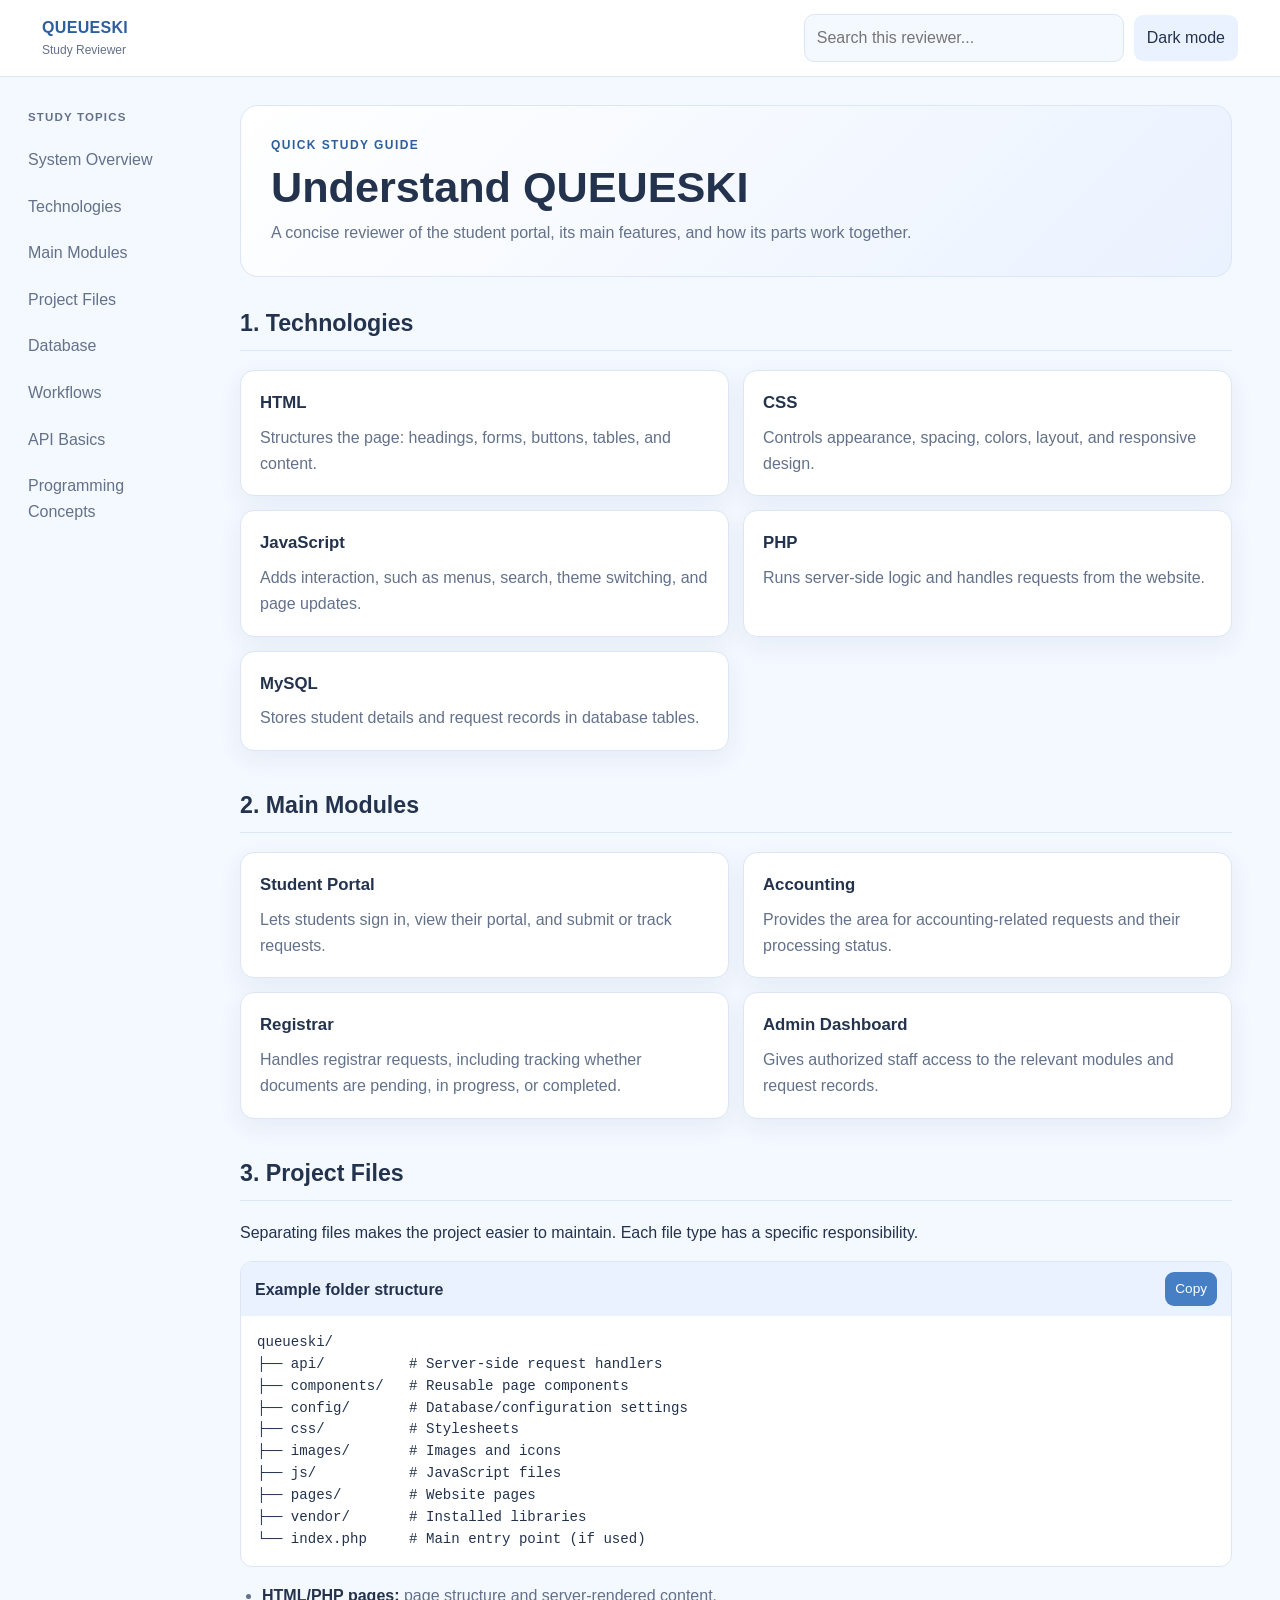
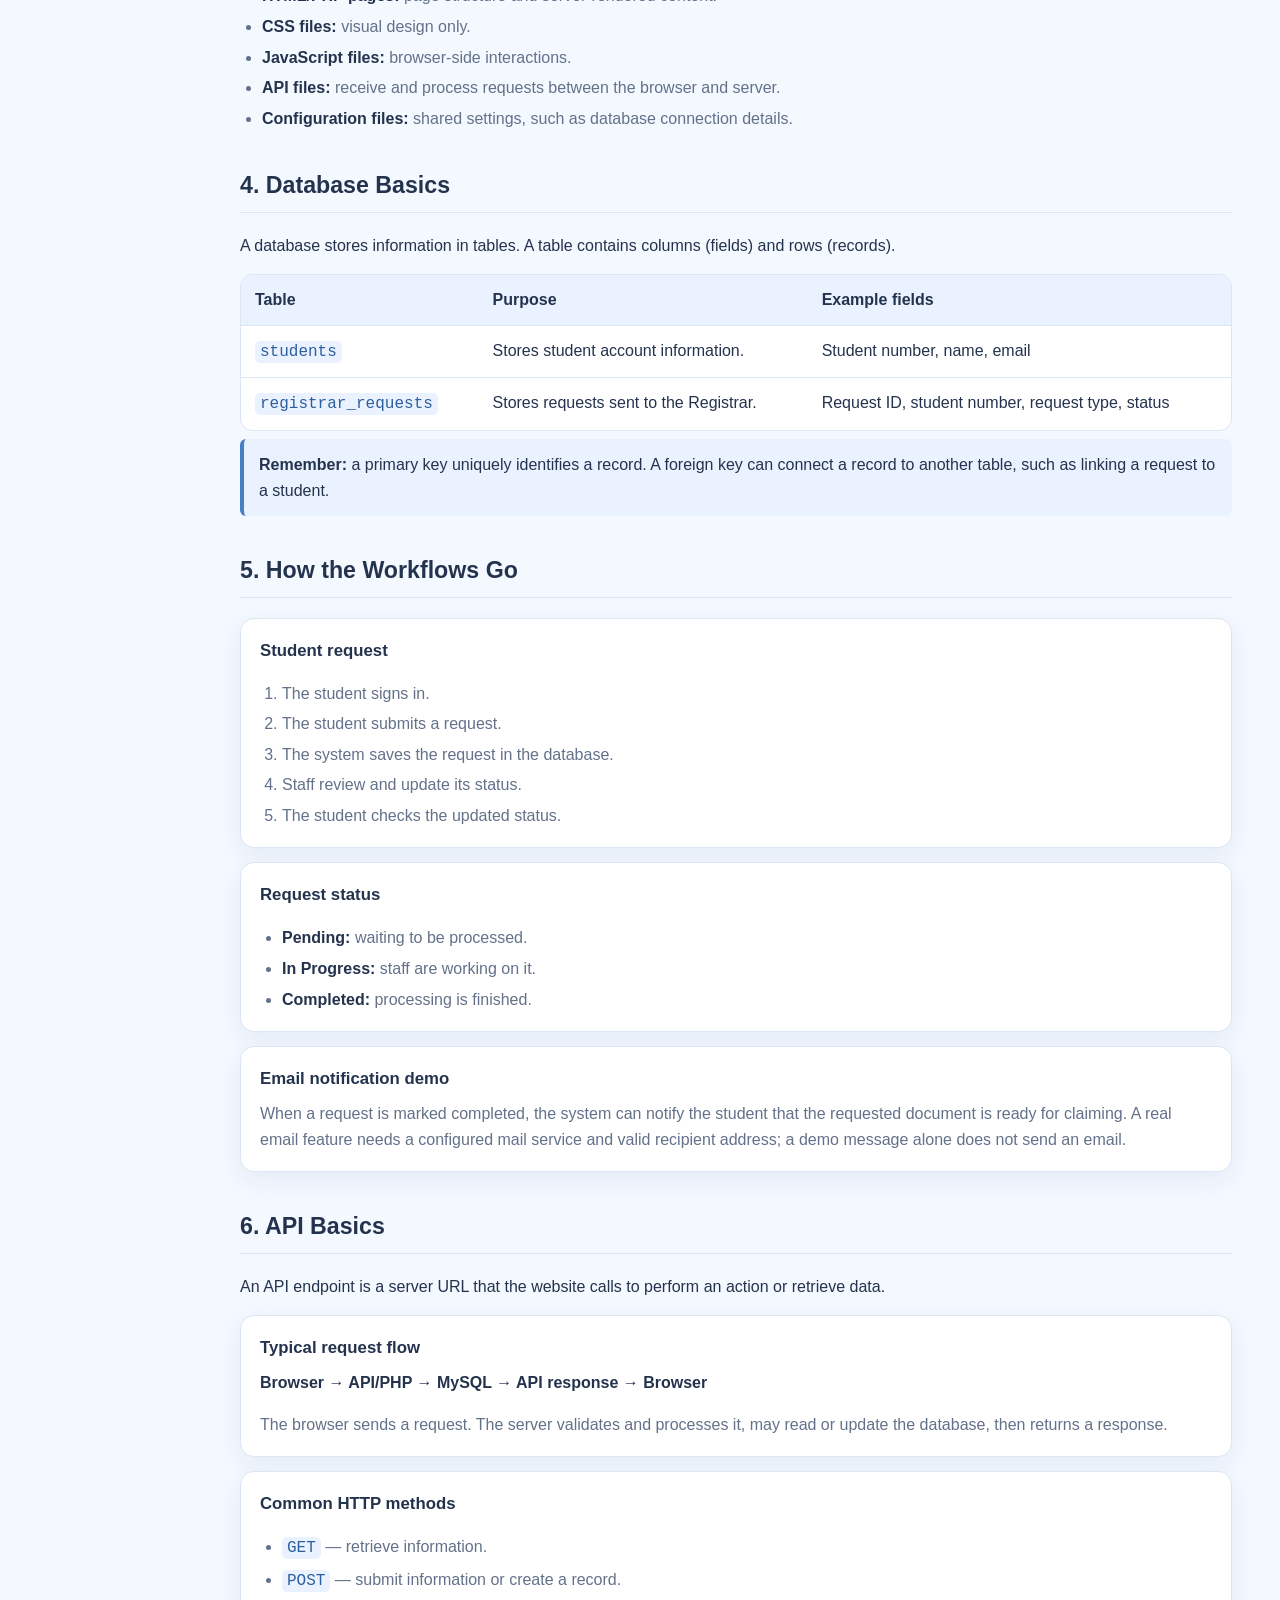
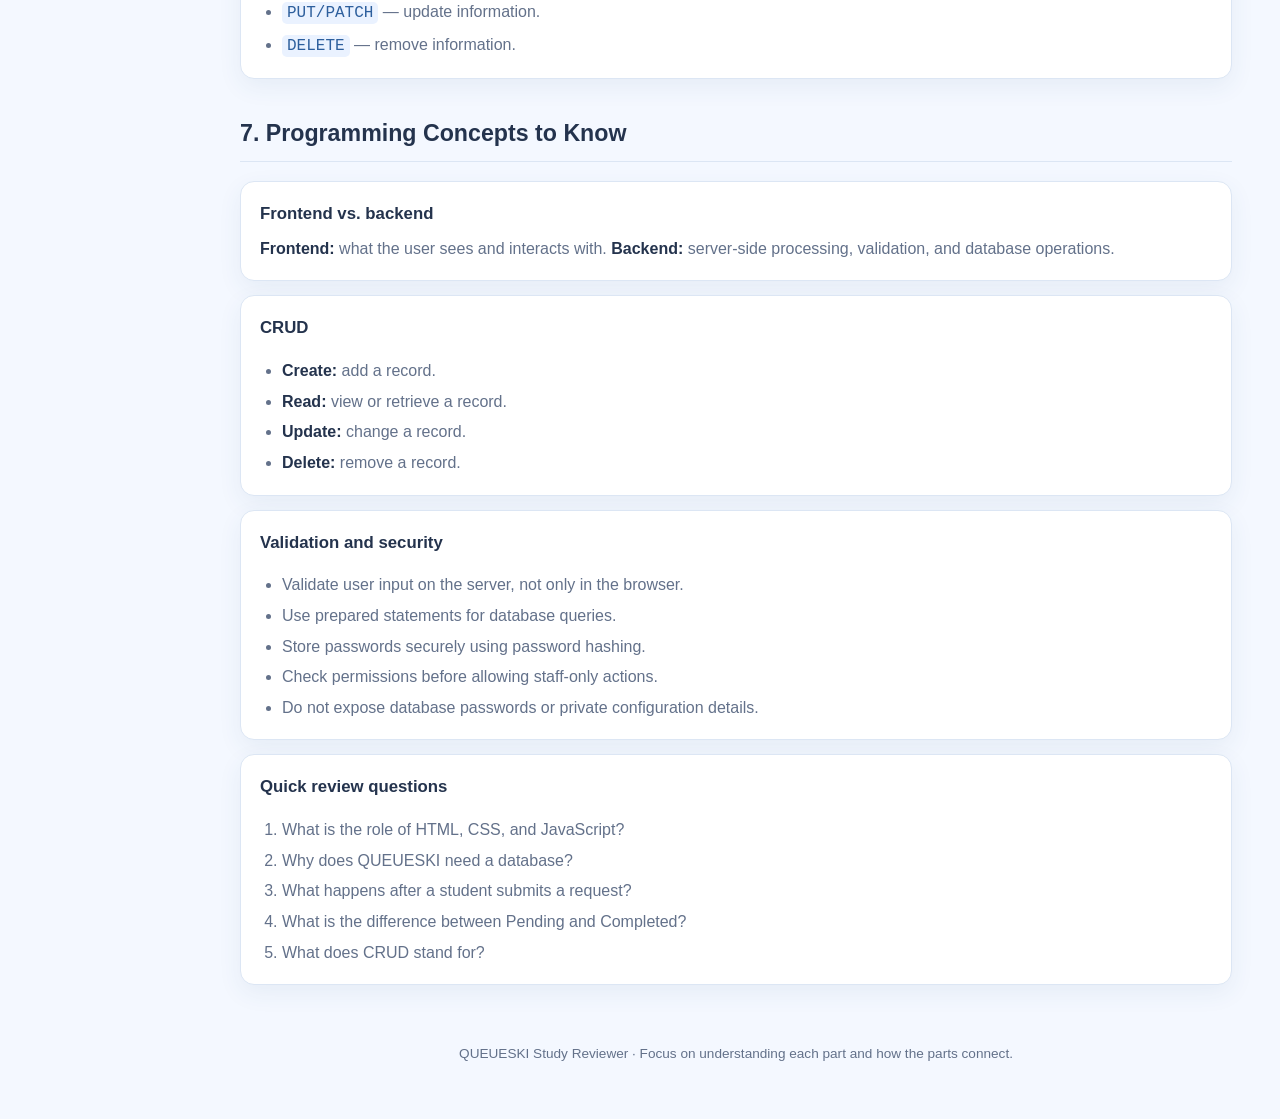
==== commit 6fd04827: ":🩵 QUEUESKI Reviewer 🩵" ====
--- a/index.html
+++ b/index.html
@@ -1,2204 +1,197 @@
-
 <!DOCTYPE html>
 <html lang="en">
 <head>
-<meta charset="UTF-8">
-<meta name="viewport" content="width=device-width, initial-scale=1.0">
-<meta name="theme-color" content="#dceeff">
-<title>QUEUESKI | System Study Notes</title>
+  <meta charset="UTF-8">
+  <meta name="viewport" content="width=device-width, initial-scale=1.0">
+  <title>QUEUESKI Study Reviewer</title>
+  <link rel="stylesheet" href="css/style.css">
+  <script src="js/script.js" defer></script>
+</head>
+<body>
+  <header class="topbar">
+    <a class="brand" href="#overview">QUEUESKI <span>Study Reviewer</span></a>
+    <div class="top-actions">
+      <input id="searchInput" type="search" placeholder="Search this reviewer..." aria-label="Search reviewer">
+      <button id="themeToggle" class="button secondary" type="button">Dark mode</button>
+    </div>
+  </header>
 
-<style>
-/* ==================================================
-   1. THEME VARIABLES
-================================================== */
-:root {
-    --bg: #f5f9ff;
-    --surface: #ffffff;
-    --surface-2: #eaf3ff;
-    --primary: #6198d8;
-    --primary-dark: #376da9;
-    --primary-soft: #dcecff;
-    --text: #26374b;
-    --muted: #718198;
-    --border: #dce7f4;
-    --code-bg: #eef4fb;
-    --success: #327b68;
-    --warning: #986d26;
-    --danger: #b64d61;
-    --shadow: 0 8px 28px rgba(65, 106, 158, .08);
-    --sidebar-width: 265px;
-}
-
-body.dark {
-    --bg: #101a29;
-    --surface: #192639;
-    --surface-2: #23354c;
-    --primary: #91bfff;
-    --primary-dark: #b8d5ff;
-    --primary-soft: #2a4260;
-    --text: #e7effa;
-    --muted: #a1b1c7;
-    --border: #34465e;
-    --code-bg: #111d2d;
-    --success: #86d9bd;
-    --warning: #f1cf88;
-    --danger: #ff9aaa;
-    --shadow: 0 8px 28px rgba(0, 0, 0, .15);
-}
-
-* {
-    box-sizing: border-box;
-}
-
-html {
-    scroll-behavior: smooth;
-    scroll-padding-top: 90px;
-}
-
-body {
-    margin: 0;
-    background: var(--bg);
-    color: var(--text);
-    font-family: Inter, "Segoe UI", Arial, sans-serif;
-    font-size: 15px;
-    line-height: 1.75;
-    transition: background .2s, color .2s;
-}
-
-button, input {
-    font: inherit;
-}
-
-button {
-    cursor: pointer;
-}
-
-a {
-    color: var(--primary-dark);
-    text-decoration: none;
-}
-
-a:hover {
-    text-decoration: underline;
-}
-
-::selection {
-    background: var(--primary-soft);
-}
-
-/* ==================================================
-   2. TOP NAVIGATION
-================================================== */
-.topbar {
-    position: sticky;
-    top: 0;
-    z-index: 100;
-    height: 68px;
-    display: flex;
-    align-items: center;
-    justify-content: space-between;
-    gap: 16px;
-    padding: 0 26px;
-    background: var(--surface);
-    border-bottom: 1px solid var(--border);
-}
-
-.brand {
-    display: flex;
-    align-items: center;
-    gap: 11px;
-    min-width: 0;
-}
-
-.brand-icon {
-    width: 40px;
-    height: 40px;
-    display: grid;
-    place-items: center;
-    border-radius: 13px;
-    background: var(--primary-soft);
-    color: var(--primary-dark);
-    font-weight: 900;
-    font-size: 18px;
-}
-
-.brand-name {
-    font-size: 17px;
-    font-weight: 850;
-    letter-spacing: 1.4px;
-    line-height: 1.3;
-}
-
-.brand-subtitle {
-    color: var(--muted);
-    font-size: 11px;
-    letter-spacing: .3px;
-}
-
-.top-actions {
-    display: flex;
-    align-items: center;
-    gap: 9px;
-}
-
-.icon-button {
-    border: 1px solid var(--border);
-    background: var(--surface);
-    color: var(--text);
-    border-radius: 11px;
-    min-width: 40px;
-    height: 40px;
-    padding: 0 11px;
-}
-
-.icon-button:hover {
-    background: var(--surface-2);
-}
-
-.progress-track {
-    height: 3px;
-    background: var(--surface-2);
-    position: relative;
-    z-index: 101;
-}
-
-.progress-fill {
-    height: 100%;
-    width: 0;
-    background: var(--primary);
-    transition: width .1s linear;
-}
-
-/* ==================================================
-   3. PAGE LAYOUT AND SIDEBAR
-================================================== */
-.app-layout {
-    display: grid;
-    grid-template-columns: var(--sidebar-width) minmax(0, 1fr);
-    min-height: calc(100vh - 71px);
-}
-
-.sidebar {
-    position: sticky;
-    top: 71px;
-    height: calc(100vh - 71px);
-    overflow-y: auto;
-    padding: 24px 15px;
-    border-right: 1px solid var(--border);
-    background: var(--surface);
-}
-
-.sidebar-heading {
-    margin: 0 10px 12px;
-    color: var(--muted);
-    font-size: 10px;
-    font-weight: 800;
-    letter-spacing: 1.5px;
-    text-transform: uppercase;
-}
-
-.nav-link {
-    display: flex;
-    align-items: center;
-    gap: 10px;
-    padding: 10px 11px;
-    margin-bottom: 4px;
-    border-radius: 10px;
-    color: var(--muted);
-    font-size: 13px;
-    font-weight: 600;
-    text-decoration: none;
-}
-
-.nav-link:hover,
-.nav-link.active {
-    background: var(--primary-soft);
-    color: var(--primary-dark);
-    text-decoration: none;
-}
-
-.nav-icon {
-    width: 23px;
-    text-align: center;
-}
-
-.sidebar-note {
-    margin: 24px 5px 0;
-    padding: 13px;
-    border-radius: 12px;
-    background: var(--surface-2);
-    color: var(--muted);
-    font-size: 12px;
-}
-
-.sidebar-note strong {
-    display: block;
-    margin-bottom: 4px;
-    color: var(--text);
-}
-
-.main {
-    min-width: 0;
-    width: 100%;
-    max-width: 1200px;
-    margin: 0 auto;
-    padding: 34px clamp(18px, 4vw, 54px) 70px;
-}
-
-/* ==================================================
-   4. GENERAL COMPONENTS
-================================================== */
-.eyebrow {
-    color: var(--primary-dark);
-    text-transform: uppercase;
-    letter-spacing: 1.8px;
-    font-size: 11px;
-    font-weight: 850;
-}
-
-h1, h2, h3, h4 {
-    line-height: 1.35;
-    letter-spacing: -.35px;
-}
-
-h1 {
-    font-size: clamp(30px, 4vw, 46px);
-    margin: 12px 0;
-}
-
-h2 {
-    font-size: 25px;
-    margin: 0 0 14px;
-}
-
-h3 {
-    font-size: 17px;
-    margin: 0 0 10px;
-}
-
-h4 {
-    font-size: 14px;
-    margin: 0 0 8px;
-}
-
-p {
-    margin: 8px 0 14px;
-}
-
-.muted {
-    color: var(--muted);
-}
-
-.small {
-    font-size: 12px;
-}
-
-.card {
-    background: var(--surface);
-    border: 1px solid var(--border);
-    border-radius: 17px;
-    padding: 21px;
-    box-shadow: var(--shadow);
-}
-
-.card + .card {
-    margin-top: 15px;
-}
-
-.section {
-    margin-bottom: 45px;
-    scroll-margin-top: 95px;
-}
-
-.section-header {
-    display: flex;
-    align-items: flex-start;
-    justify-content: space-between;
-    gap: 15px;
-    margin-bottom: 18px;
-}
-
-.section-number {
-    display: inline-grid;
-    place-items: center;
-    width: 32px;
-    height: 32px;
-    border-radius: 10px;
-    background: var(--primary-soft);
-    color: var(--primary-dark);
-    font-size: 12px;
-    font-weight: 850;
-    margin-right: 8px;
-}
-
-.badge {
-    display: inline-block;
-    padding: 4px 9px;
-    border-radius: 20px;
-    font-size: 11px;
-    font-weight: 750;
-    background: var(--surface-2);
-    color: var(--primary-dark);
-}
-
-.badge.success {
-    background: #dff5e9;
-    color: #28684f;
-}
-
-.badge.warning {
-    background: #fff0d0;
-    color: #855b19;
-}
-
-body.dark .badge.success {
-    background: #23483d;
-    color: #a9eed4;
-}
-
-body.dark .badge.warning {
-    background: #4a3c26;
-    color: #f5d99b;
-}
-
-.grid {
-    display: grid;
-    grid-template-columns: repeat(2, minmax(0, 1fr));
-    gap: 15px;
-}
-
-.list {
-    padding-left: 22px;
-}
-
-.list li {
-    margin: 7px 0;
-}
-
-.callout {
-    padding: 15px 17px;
-    margin: 15px 0;
-    border-left: 4px solid var(--primary);
-    border-radius: 0 12px 12px 0;
-    background: var(--surface-2);
-}
-
-.callout strong {
-    display: block;
-    margin-bottom: 3px;
-}
-
-.table-wrap {
-    width: 100%;
-    overflow-x: auto;
-    border: 1px solid var(--border);
-    border-radius: 12px;
-    margin: 13px 0;
-}
-
-table {
-    width: 100%;
-    min-width: 520px;
-    border-collapse: collapse;
-    font-size: 13px;
-}
-
-th, td {
-    padding: 12px 14px;
-    text-align: left;
-    vertical-align: top;
-    border-bottom: 1px solid var(--border);
-}
-
-th {
-    background: var(--surface-2);
-    color: var(--text);
-    font-weight: 800;
-}
-
-td {
-    color: var(--muted);
-}
-
-tr:last-child td {
-    border-bottom: 0;
-}
-
-code {
-    font-family: Consolas, "Courier New", monospace;
-    font-size: .92em;
-    overflow-wrap: anywhere;
-}
-
-:not(pre) > code {
-    background: var(--code-bg);
-    color: var(--primary-dark);
-    border-radius: 5px;
-    padding: 2px 5px;
-}
-
-/* ==================================================
-   5. CODE BLOCKS
-================================================== */
-.code-box {
-    margin: 14px 0;
-    border: 1px solid var(--border);
-    border-radius: 12px;
-    overflow: hidden;
-    background: var(--code-bg);
-}
-
-.code-header {
-    display: flex;
-    align-items: center;
-    justify-content: space-between;
-    gap: 10px;
-    padding: 9px 13px;
-    background: var(--surface-2);
-    border-bottom: 1px solid var(--border);
-    color: var(--muted);
-    font-size: 11px;
-    font-weight: 800;
-    text-transform: uppercase;
-    letter-spacing: .7px;
-}
-
-.copy-button {
-    padding: 5px 10px;
-    border-radius: 7px;
-    border: 1px solid var(--border);
-    background: var(--surface);
-    color: var(--text);
-    font-size: 11px;
-    text-transform: none;
-    letter-spacing: 0;
-}
-
-pre {
-    margin: 0;
-    padding: 17px;
-    overflow-x: auto;
-    white-space: pre;
-    color: var(--text);
-    font-size: 12px;
-    line-height: 1.75;
-    tab-size: 4;
-}
-
-details {
-    margin: 12px 0;
-    border: 1px solid var(--border);
-    border-radius: 12px;
-    background: var(--surface);
-    overflow: hidden;
-}
-
-summary {
-    cursor: pointer;
-    padding: 14px 16px;
-    font-weight: 750;
-    font-size: 14px;
-    list-style-position: inside;
-}
-
-summary:hover {
-    background: var(--surface-2);
-}
-
-.details-content {
-    padding: 0 17px 17px;
-}
-
-/* ==================================================
-   6. HOMEPAGE
-================================================== */
-.hero {
-    position: relative;
-    overflow: hidden;
-    padding: clamp(24px, 5vw, 48px);
-    border: 1px solid var(--border);
-    border-radius: 23px;
-    background: linear-gradient(130deg, var(--primary-soft), var(--surface) 75%);
-    margin-bottom: 30px;
-}
-
-.hero::after {
-    content: "Q";
-    position: absolute;
-    right: 20px;
-    bottom: -75px;
-    font-size: 250px;
-    line-height: 1;
-    font-weight: 900;
-    color: var(--primary);
-    opacity: .07;
-    pointer-events: none;
-}
-
-.hero-content {
-    position: relative;
-    z-index: 1;
-    max-width: 690px;
-}
-
-.hero p {
-    max-width: 610px;
-    color: var(--muted);
-}
-
-.hero-meta {
-    display: flex;
-    flex-wrap: wrap;
-    gap: 8px;
-    margin-top: 20px;
-}
-
-.hero-meta span {
-    padding: 5px 10px;
-    border: 1px solid var(--border);
-    background: var(--surface);
-    border-radius: 20px;
-    font-size: 11px;
-    color: var(--muted);
-}
-
-.home-heading {
-    display: flex;
-    justify-content: space-between;
-    align-items: baseline;
-    gap: 12px;
-    margin-bottom: 15px;
-}
-
-.category-grid {
-    display: grid;
-    grid-template-columns: repeat(3, minmax(0, 1fr));
-    gap: 13px;
-}
-
-.category-card {
-    display: block;
-    min-width: 0;
-    padding: 18px;
-    background: var(--surface);
-    border: 1px solid var(--border);
-    border-radius: 15px;
-    color: var(--text);
-    text-decoration: none;
-    transition: transform .18s, border-color .18s, box-shadow .18s;
-}
-
-.category-card:hover {
-    transform: translateY(-3px);
-    border-color: var(--primary);
-    box-shadow: var(--shadow);
-    text-decoration: none;
-}
-
-.category-icon {
-    display: grid;
-    place-items: center;
-    width: 42px;
-    height: 42px;
-    margin-bottom: 12px;
-    border-radius: 13px;
-    background: var(--primary-soft);
-    font-size: 21px;
-}
-
-.category-card strong {
-    display: block;
-    font-size: 14px;
-    margin-bottom: 5px;
-}
-
-.category-card p {
-    margin: 0;
-    color: var(--muted);
-    font-size: 12px;
-    line-height: 1.6;
-}
-
-.search-wrap {
-    display: flex;
-    align-items: center;
-    gap: 10px;
-    margin: 25px 0;
-    padding: 0 14px;
-    border: 1px solid var(--border);
-    border-radius: 13px;
-    background: var(--surface);
-}
-
-.search-wrap span {
-    color: var(--muted);
-    font-size: 18px;
-}
-
-.search-wrap input {
-    width: 100%;
-    min-width: 0;
-    padding: 13px 0;
-    outline: none;
-    border: 0;
-    background: transparent;
-    color: var(--text);
-}
-
-.search-wrap:focus-within {
-    border-color: var(--primary);
-    box-shadow: 0 0 0 3px var(--primary-soft);
-}
-
-.search-hint {
-    color: var(--muted);
-    font-size: 11px;
-    white-space: nowrap;
-}
-
-.search-result-count {
-    margin: -15px 0 20px;
-    color: var(--muted);
-    font-size: 12px;
-}
-
-.hidden-by-search {
-    display: none !important;
-}
-
-.home-only {
-    display: block;
-}
-
-.content-only {
-    display: block;
-}
-
-/* ==================================================
-   7. FOOTER AND MOBILE
-================================================== */
-.footer {
-    border-top: 1px solid var(--border);
-    margin-top: 40px;
-    padding-top: 22px;
-    color: var(--muted);
-    font-size: 12px;
-    text-align: center;
-}
-
-.back-top {
-    position: fixed;
-    right: 22px;
-    bottom: 22px;
-    z-index: 90;
-    width: 43px;
-    height: 43px;
-    border: 1px solid var(--border);
-    border-radius: 13px;
-    background: var(--surface);
-    color: var(--text);
-    box-shadow: var(--shadow);
-}
-
-.mobile-only {
-    display: none;
-}
-
-.overlay {
-    display: none;
-}
-
-@media (max-width: 1100px) {
-    .category-grid {
-        grid-template-columns: repeat(2, minmax(0, 1fr));
-    }
-}
-
-@media (max-width: 760px) {
-    .topbar {
-        height: 62px;
-        padding: 0 13px;
-    }
-
-    .brand-icon {
-        width: 36px;
-        height: 36px;
-    }
-
-    .brand-name {
-        font-size: 14px;
-    }
-
-    .brand-subtitle {
-        font-size: 10px;
-    }
-
-    .app-layout {
-        display: block;
-        min-height: calc(100vh - 65px);
-    }
-
-    .sidebar {
-        position: fixed;
-        top: 0;
-        left: 0;
-        z-index: 200;
-        width: min(290px, 84vw);
-        height: 100dvh;
-        transform: translateX(-105%);
-        transition: transform .22s ease;
-        box-shadow: var(--shadow);
-    }
-
-    .sidebar.open {
-        transform: translateX(0);
-    }
-
-    .overlay.open {
-        display: block;
-        position: fixed;
-        inset: 0;
-        z-index: 190;
-        background: rgba(10, 25, 45, .45);
-    }
-
-    .mobile-only {
-        display: inline-block;
-    }
-
-    .main {
-        padding: 23px 15px 55px;
-    }
-
-    .grid {
-        grid-template-columns: 1fr;
-    }
-
-    .category-grid {
-        grid-template-columns: repeat(2, minmax(0, 1fr));
-        gap: 10px;
-    }
-
-    .category-card {
-        padding: 14px;
-    }
-
-    .category-icon {
-        width: 36px;
-        height: 36px;
-    }
-
-    .hero {
-        padding: 25px 20px;
-    }
-
-    .hero::after {
-        right: -15px;
-        font-size: 160px;
-    }
-
-    .hero-meta {
-        gap: 6px;
-    }
-
-    .section-header {
-        display: block;
-    }
-
-    .section-header > .badge {
-        margin-top: 8px;
-    }
-
-    .search-hint {
-        display: none;
-    }
-
-    .card {
-        padding: 16px;
-    }
-
-    .back-top {
-        right: 14px;
-        bottom: 14px;
-    }
-}
-
-@media (max-width: 380px) {
-    .category-grid {
-        grid-template-columns: 1fr;
-    }
-
-    .top-actions {
-        gap: 5px;
-    }
-}
-
-@media (prefers-reduced-motion: reduce) {
-    *, *::before, *::after {
-        scroll-behavior: auto !important;
-        transition: none !important;
-    }
-}
-
-@media print {
-    .topbar, .progress-track, .sidebar, .overlay,
-    .top-actions, .search-wrap, .back-top, .copy-button {
-        display: none !important;
-    }
-
-    .app-layout {
-        display: block;
-    }
-
-    .main {
-        max-width: none;
-        padding: 0;
-    }
-
-    body {
-        background: white;
-        color: black;
-    }
-
-    .card, .hero, details {
-        box-shadow: none;
-        break-inside: avoid;
-    }
-}
-</style>
-</head>
-
-<body>
-<!-- ==================================================
-     TOP BAR
-================================================== -->
-<header class="topbar">
-    <div class="brand">
-        <button class="icon-button mobile-only" id="menuToggle"
-                aria-label="Open navigation" aria-expanded="false">☰</button>
-        <div class="brand-icon">Q</div>
-        <div>
-            <div class="brand-name">QUEUESKI</div>
-            <div class="brand-subtitle">SYSTEM STUDY NOTES</div>
-        </div>
-    </div>
-
-    <div class="top-actions">
-        <button class="icon-button" id="homeButton" title="Go to homepage"
-                aria-label="Go to homepage">⌂</button>
-        <button class="icon-button" id="themeToggle" title="Toggle light and dark mode"
-                aria-label="Toggle theme">🌙</button>
-    </div>
-</header>
-
-<div class="progress-track" aria-label="Reading progress">
-    <div class="progress-fill" id="progressFill"></div>
-</div>
-
-<div class="overlay" id="sidebarOverlay"></div>
-
-<!-- ==================================================
-     APPLICATION LAYOUT
-================================================== -->
-<div class="app-layout">
-
-    <!-- SIDEBAR NAVIGATION -->
-    <aside class="sidebar" id="sidebar">
-        <div class="sidebar-heading">Study Navigation</div>
-
-        <a href="#home" class="nav-link active" data-section="home">
-            <span class="nav-icon">⌂</span> Overview
-        </a>
-        <a href="#system-overview" class="nav-link" data-section="system-overview">
-            <span class="nav-icon">📘</span> System Overview
-        </a>
-        <a href="#technologies" class="nav-link" data-section="technologies">
-            <span class="nav-icon">💻</span> Technologies
-        </a>
-        <a href="#modules" class="nav-link" data-section="modules">
-            <span class="nav-icon">🧩</span> System Modules
-        </a>
-        <a href="#source-files" class="nav-link" data-section="source-files">
-            <span class="nav-icon">📂</span> Source Files
-        </a>
-        <a href="#database" class="nav-link" data-section="database">
-            <span class="nav-icon">🗄️</span> Database Tables
-        </a>
-        <a href="#registrar-workflow" class="nav-link" data-section="registrar-workflow">
-            <span class="nav-icon">📑</span> Registrar Workflow
-        </a>
-        <a href="#payment-workflow" class="nav-link" data-section="payment-workflow">
-            <span class="nav-icon">💳</span> Payment Workflow
-        </a>
-        <a href="#queue-workflow" class="nav-link" data-section="queue-workflow">
-            <span class="nav-icon">🎟️</span> Queue Management
-        </a>
-        <a href="#api-endpoints" class="nav-link" data-section="api-endpoints">
-            <span class="nav-icon">🔌</span> API Endpoints
-        </a>
-        <a href="#programming-concepts" class="nav-link" data-section="programming-concepts">
-            <span class="nav-icon">🧠</span> Programming Concepts
-        </a>
-        <a href="#rules" class="nav-link" data-section="rules">
-            <span class="nav-icon">🛡️</span> Important Rules
-        </a>
-        <a href="#remaining-work" class="nav-link" data-section="remaining-work">
-            <span class="nav-icon">📝</span> Remaining Work
-        </a>
-
-        <div class="sidebar-note">
-            <strong>🩵 Study tip</strong>
-            Search for a keyword, open a topic, and review one section at a time.
-        </div>
+  <div class="layout">
+    <aside class="sidebar">
+      <p class="nav-label">STUDY TOPICS</p>
+      <a href="#overview">System Overview</a>
+      <a href="#technology">Technologies</a>
+      <a href="#modules">Main Modules</a>
+      <a href="#files">Project Files</a>
+      <a href="#database">Database</a>
+      <a href="#workflows">Workflows</a>
+      <a href="#api">API Basics</a>
+      <a href="#concepts">Programming Concepts</a>
     </aside>
 
-    <!-- MAIN CONTENT -->
-    <main class="main" id="mainContent">
+    <main id="mainContent">
+      <section class="hero" id="overview">
+        <p class="eyebrow">QUICK STUDY GUIDE</p>
+        <h1>Understand QUEUESKI</h1>
+        <p>A concise reviewer of the student portal, its main features, and how its parts work together.</p>
+      </section>
 
-        <!-- ==================================================
-             HOMEPAGE
-        ================================================== -->
-        <div id="home" class="home-only searchable">
-            <section class="hero">
-                <div class="hero-content">
-                    <div class="eyebrow">System Documentation • Study Edition</div>
-                    <h1>QUEUESKI Study Guide</h1>
-                    <p>
-                        Your organized reference for the QUEUESKI student portal:
-                        system features, source files, database structure, workflows,
-                        API responsibilities, and pending development tasks.
-                    </p>
+      <section class="study-section" id="technology">
+        <h2>1. Technologies</h2>
+        <div class="card-grid">
+          <article class="card searchable">
+            <h3>HTML</h3><p>Structures the page: headings, forms, buttons, tables, and content.</p>
+          </article>
+          <article class="card searchable">
+            <h3>CSS</h3><p>Controls appearance, spacing, colors, layout, and responsive design.</p>
+          </article>
+          <article class="card searchable">
+            <h3>JavaScript</h3><p>Adds interaction, such as menus, search, theme switching, and page updates.</p>
+          </article>
+          <article class="card searchable">
+            <h3>PHP</h3><p>Runs server-side logic and handles requests from the website.</p>
+          </article>
+          <article class="card searchable">
+            <h3>MySQL</h3><p>Stores student details and request records in database tables.</p>
+          </article>
+        </div>
+      </section>
 
-                    <div class="hero-meta">
-                        <span>HTML · CSS · JavaScript</span>
-                        <span>PHP · MySQL · PDO</span>
-                        <span>Responsive Study Guide</span>
-                    </div>
-                </div>
-            </section>
+      <section class="study-section" id="modules">
+        <h2>2. Main Modules</h2>
+        <div class="card-grid">
+          <article class="card searchable"><h3>Student Portal</h3><p>Lets students sign in, view their portal, and submit or track requests.</p></article>
+          <article class="card searchable"><h3>Accounting</h3><p>Provides the area for accounting-related requests and their processing status.</p></article>
+          <article class="card searchable"><h3>Registrar</h3><p>Handles registrar requests, including tracking whether documents are pending, in progress, or completed.</p></article>
+          <article class="card searchable"><h3>Admin Dashboard</h3><p>Gives authorized staff access to the relevant modules and request records.</p></article>
+        </div>
+      </section>
 
-            <div class="home-heading">
-                <h2>Explore your notes</h2>
-                <span class="badge">13 topics</span>
-            </div>
+      <section class="study-section" id="files">
+        <h2>3. Project Files</h2>
+        <p>Separating files makes the project easier to maintain. Each file type has a specific responsibility.</p>
+        <div class="code-card searchable">
+          <div class="code-heading"><strong>Example folder structure</strong><button class="copy-button" type="button">Copy</button></div>
+          <pre><code>queueski/
+├── api/          # Server-side request handlers
+├── components/   # Reusable page components
+├── config/       # Database/configuration settings
+├── css/          # Stylesheets
+├── images/       # Images and icons
+├── js/           # JavaScript files
+├── pages/        # Website pages
+├── vendor/       # Installed libraries
+└── index.php     # Main entry point (if used)</code></pre>
+        </div>
+        <ul class="key-points">
+          <li><strong>HTML/PHP pages:</strong> page structure and server-rendered content.</li>
+          <li><strong>CSS files:</strong> visual design only.</li>
+          <li><strong>JavaScript files:</strong> browser-side interactions.</li>
+          <li><strong>API files:</strong> receive and process requests between the browser and server.</li>
+          <li><strong>Configuration files:</strong> shared settings, such as database connection details.</li>
+        </ul>
+      </section>
 
-            <p class="muted">
-                Choose a category below or use the search bar to find a particular
-                feature, file, table, or programming concept.
-            </p>
+      <section class="study-section" id="database">
+        <h2>4. Database Basics</h2>
+        <p>A database stores information in tables. A table contains columns (fields) and rows (records).</p>
+        <div class="table-wrap">
+          <table>
+            <thead><tr><th>Table</th><th>Purpose</th><th>Example fields</th></tr></thead>
+            <tbody>
+              <tr class="searchable"><td><code>students</code></td><td>Stores student account information.</td><td>Student number, name, email</td></tr>
+              <tr class="searchable"><td><code>registrar_requests</code></td><td>Stores requests sent to the Registrar.</td><td>Request ID, student number, request type, status</td></tr>
+            </tbody>
+          </table>
+        </div>
+        <p class="note"><strong>Remember:</strong> a primary key uniquely identifies a record. A foreign key can connect a record to another table, such as linking a request to a student.</p>
+      </section>
 
-            <div class="category-grid">
-                <a href="#system-overview" class="category-card">
-                    <span class="category-icon">📘</span>
-                    <strong>System Overview</strong>
-                    <p>Purpose, users, and system structure.</p>
-                </a>
+      <section class="study-section" id="workflows">
+        <h2>5. How the Workflows Go</h2>
+        <article class="card searchable">
+          <h3>Student request</h3>
+          <ol>
+            <li>The student signs in.</li>
+            <li>The student submits a request.</li>
+            <li>The system saves the request in the database.</li>
+            <li>Staff review and update its status.</li>
+            <li>The student checks the updated status.</li>
+          </ol>
+        </article>
+        <article class="card searchable">
+          <h3>Request status</h3>
+          <ul>
+            <li><strong>Pending:</strong> waiting to be processed.</li>
+            <li><strong>In Progress:</strong> staff are working on it.</li>
+            <li><strong>Completed:</strong> processing is finished.</li>
+          </ul>
+        </article>
+        <article class="card searchable">
+          <h3>Email notification demo</h3>
+          <p>When a request is marked completed, the system can notify the student that the requested document is ready for claiming. A real email feature needs a configured mail service and valid recipient address; a demo message alone does not send an email.</p>
+        </article>
+      </section>
 
-                <a href="#technologies" class="category-card">
-                    <span class="category-icon">💻</span>
-                    <strong>Technologies</strong>
-                    <p>Languages, tools, and development environment.</p>
-                </a>
+      <section class="study-section" id="api">
+        <h2>6. API Basics</h2>
+        <p>An API endpoint is a server URL that the website calls to perform an action or retrieve data.</p>
+        <div class="card searchable">
+          <h3>Typical request flow</h3>
+          <p><strong>Browser → API/PHP → MySQL → API response → Browser</strong></p>
+          <p>The browser sends a request. The server validates and processes it, may read or update the database, then returns a response.</p>
+        </div>
+        <div class="card searchable">
+          <h3>Common HTTP methods</h3>
+          <ul>
+            <li><code>GET</code> — retrieve information.</li>
+            <li><code>POST</code> — submit information or create a record.</li>
+            <li><code>PUT/PATCH</code> — update information.</li>
+            <li><code>DELETE</code> — remove information.</li>
+          </ul>
+        </div>
+      </section>
 
-                <a href="#modules" class="category-card">
-                    <span class="category-icon">🧩</span>
-                    <strong>System Modules</strong>
-                    <p>Admin, student, Accounting, Registrar, and settings.</p>
-                </a>
+      <section class="study-section" id="concepts">
+        <h2>7. Programming Concepts to Know</h2>
+        <div class="card searchable">
+          <h3>Frontend vs. backend</h3>
+          <p><strong>Frontend:</strong> what the user sees and interacts with. <strong>Backend:</strong> server-side processing, validation, and database operations.</p>
+        </div>
+        <div class="card searchable">
+          <h3>CRUD</h3>
+          <ul>
+            <li><strong>Create:</strong> add a record.</li>
+            <li><strong>Read:</strong> view or retrieve a record.</li>
+            <li><strong>Update:</strong> change a record.</li>
+            <li><strong>Delete:</strong> remove a record.</li>
+          </ul>
+        </div>
+        <div class="card searchable">
+          <h3>Validation and security</h3>
+          <ul>
+            <li>Validate user input on the server, not only in the browser.</li>
+            <li>Use prepared statements for database queries.</li>
+            <li>Store passwords securely using password hashing.</li>
+            <li>Check permissions before allowing staff-only actions.</li>
+            <li>Do not expose database passwords or private configuration details.</li>
+          </ul>
+        </div>
+        <div class="card searchable">
+          <h3>Quick review questions</h3>
+          <ol>
+            <li>What is the role of HTML, CSS, and JavaScript?</li>
+            <li>Why does QUEUESKI need a database?</li>
+            <li>What happens after a student submits a request?</li>
+            <li>What is the difference between Pending and Completed?</li>
+            <li>What does CRUD stand for?</li>
+          </ol>
+        </div>
+      </section>
 
-                <a href="#source-files" class="category-card">
-                    <span class="category-icon">📂</span>
-                    <strong>Source Files</strong>
-                    <p>What the main frontend and backend files do.</p>
-                </a>
-
-                <a href="#database" class="category-card">
-                    <span class="category-icon">🗄️</span>
-                    <strong>Database Tables</strong>
-                    <p>Students, requests, payments, queues, and more.</p>
-                </a>
-
-                <a href="#registrar-workflow" class="category-card">
-                    <span class="category-icon">📑</span>
-                    <strong>Registrar Workflow</strong>
-                    <p>Multiple documents, quantities, and fees.</p>
-                </a>
-
-                <a href="#payment-workflow" class="category-card">
-                    <span class="category-icon">💳</span>
-                    <strong>Payment Workflow</strong>
-                    <p>Payment submissions, allocations, and verification.</p>
-                </a>
-
-                <a href="#queue-workflow" class="category-card">
-                    <span class="category-icon">🎟️</span>
-                    <strong>Queue Management</strong>
-                    <p>Ticket creation, statuses, and service flow.</p>
-                </a>
-
-                <a href="#api-endpoints" class="category-card">
-                    <span class="category-icon">🔌</span>
-                    <strong>API Endpoints</strong>
-                    <p>PHP endpoints used by the frontend.</p>
-                </a>
-
-                <a href="#programming-concepts" class="category-card">
-                    <span class="category-icon">🧠</span>
-                    <strong>Programming Concepts</strong>
-                    <p>Sessions, SQL, validation, and transactions.</p>
-                </a>
-
-                <a href="#rules" class="category-card">
-                    <span class="category-icon">🛡️</span>
-                    <strong>Important Rules</strong>
-                    <p>Security, data consistency, and system behavior.</p>
-                </a>
-
-                <a href="#remaining-work" class="category-card">
-                    <span class="category-icon">📝</span>
-                    <strong>Remaining Work</strong>
-                    <p>Testing, integrations, and pending development.</p>
-                </a>
-            </div>
-        </div>
-
-        <!-- SEARCH -->
-        <div class="search-wrap" role="search">
-            <span>⌕</span>
-            <input type="search" id="searchInput"
-                   placeholder="Search notes, files, tables, workflows..."
-                   aria-label="Search study notes">
-            <span class="search-hint">Search everything</span>
-        </div>
-
-        <p class="search-result-count" id="searchResultCount" aria-live="polite"></p>
-
-        <!-- ==================================================
-             1. SYSTEM OVERVIEW
-        ================================================== -->
-        <section class="section searchable" id="system-overview">
-            <div class="section-header">
-                <div>
-                    <div class="eyebrow">01 • Introduction</div>
-                    <h2><span class="section-number">01</span>System Overview</h2>
-                </div>
-            </div>
-
-            <div class="card">
-                <h3>What is QUEUESKI?</h3>
-                <p>
-                    QUEUESKI is a student portal and queue-management system designed
-                    to organize student service requests, accounting transactions,
-                    document requests, and office queues.
-                </p>
-
-                <h3>Primary goals</h3>
-                <ul class="list">
-                    <li>Organize student requests and office services.</li>
-                    <li>Manage queue tickets and their current status.</li>
-                    <li>Maintain student account and transaction information.</li>
-                    <li>Allow students to request Registrar documents.</li>
-                    <li>Support payment submission and administrative verification.</li>
-                    <li>Provide staff with tools to handle requests and queues.</li>
-                </ul>
-            </div>
-
-            <div class="grid">
-                <div class="card">
-                    <h3>👨‍🎓 Student</h3>
-                    <p class="muted">
-                        Uses the portal to access student-facing services, submit
-                        applicable requests, and view request or queue information.
-                    </p>
-                </div>
-                <div class="card">
-                    <h3>🧑‍💼 Admin</h3>
-                    <p class="muted">
-                        Handles assigned office operations, queue management, and
-                        administrative tasks permitted by the system.
-                    </p>
-                </div>
-                <div class="card">
-                    <h3>💰 Accounting</h3>
-                    <p class="muted">
-                        Handles student charges, payments, and payment-review-related
-                        operations.
-                    </p>
-                </div>
-                <div class="card">
-                    <h3>📋 Registrar</h3>
-                    <p class="muted">
-                        Handles document requests and their processing statuses.
-                    </p>
-                </div>
-            </div>
-
-            <div class="callout">
-                <strong>Implementation note</strong>
-                This guide documents the known project structure. A feature described
-                here should not be assumed fully operational until it has been tested.
-            </div>
-        </section>
-
-        <!-- ==================================================
-             2. TECHNOLOGIES
-        ================================================== -->
-        <section class="section searchable" id="technologies">
-            <div class="section-header">
-                <div>
-                    <div class="eyebrow">02 • Development</div>
-                    <h2><span class="section-number">02</span>Technologies</h2>
-                </div>
-            </div>
-
-            <div class="table-wrap">
-                <table>
-                    <thead>
-                        <tr><th>Technology</th><th>Purpose</th></tr>
-                    </thead>
-                    <tbody>
-                        <tr><td>HTML</td><td>Structures pages, forms, tables, and interface elements.</td></tr>
-                        <tr><td>CSS</td><td>Controls layouts, colors, responsiveness, and visual styling.</td></tr>
-                        <tr><td>JavaScript</td><td>Handles interactions, dynamic content, validation, and API requests.</td></tr>
-                        <tr><td>PHP</td><td>Processes requests and connects application logic to the database.</td></tr>
-                        <tr><td>MySQL</td><td>Stores student, queue, request, transaction, and payment data.</td></tr>
-                        <tr><td>PDO</td><td>Provides PHP database access using prepared statements and transactions.</td></tr>
-                        <tr><td>XAMPP</td><td>Provides a local development environment with Apache, PHP, and MySQL/MariaDB.</td></tr>
-                        <tr><td>PHPMailer</td><td>Intended library for sending email notifications.</td></tr>
-                    </tbody>
-                </table>
-            </div>
-
-            <div class="card">
-                <h3>Typical request flow</h3>
-                <div class="callout">
-                    <strong>Frontend → API → Database → API response → Frontend</strong>
-                    JavaScript sends a request to a PHP endpoint. PHP validates the
-                    request, accesses MySQL, and returns a response—commonly JSON.
-                </div>
-            </div>
-        </section>
-
-        <!-- ==================================================
-             3. SYSTEM MODULES
-        ================================================== -->
-        <section class="section searchable" id="modules">
-            <div class="section-header">
-                <div>
-                    <div class="eyebrow">03 • Features</div>
-                    <h2><span class="section-number">03</span>System Modules</h2>
-                </div>
-            </div>
-
-            <div class="card">
-                <h3>Admin Dashboard</h3>
-                <ul class="list">
-                    <li>Displays administrative dashboard information.</li>
-                    <li>Supports queue and assigned-office operations.</li>
-                    <li>Uses backend endpoints to retrieve and update records.</li>
-                </ul>
-            </div>
-
-            <div class="card">
-                <h3>Student Accounts</h3>
-                <ul class="list">
-                    <li>Provides student-related account information.</li>
-                    <li>Uses student records and associated enrollment information.</li>
-                    <li>Requires appropriate authentication and authorization.</li>
-                </ul>
-            </div>
-
-            <div class="card">
-                <h3>Queue Management</h3>
-                <ul class="list">
-                    <li>Creates and manages office queue tickets.</li>
-                    <li>Associates a queue ticket with a student and request.</li>
-                    <li>Tracks waiting, preparing, serving, completed, or cancelled states.</li>
-                    <li>Supports administrative queue actions and counter assignment where applicable.</li>
-                </ul>
-            </div>
-
-            <div class="card">
-                <h3>Accounting</h3>
-                <ul class="list">
-                    <li>Records student charges and payments.</li>
-                    <li>Uses accounting transactions as the financial ledger.</li>
-                    <li>Supports payment submissions and administrative review.</li>
-                    <li>Connects payments to applicable charges through bill allocations.</li>
-                </ul>
-            </div>
-
-            <div class="card">
-                <h3>Registrar</h3>
-                <ul class="list">
-                    <li>Loads available document types from the database.</li>
-                    <li>Allows multiple document types in one request.</li>
-                    <li>Supports quantities from 1 to 5 for each selected type.</li>
-                    <li>Calculates document subtotals and the combined total.</li>
-                    <li>Creates one parent request, individual item records, and one queue ticket.</li>
-                    <li>Creates separate accounting charges for each document item.</li>
-                </ul>
-            </div>
-
-            <div class="card">
-                <h3>Settings and appearance</h3>
-                <ul class="list">
-                    <li>Supports theme selection where implemented.</li>
-                    <li>Uses JavaScript and browser storage for applicable interface preferences.</li>
-                    <li>Includes administrative settings and navigation features in the portal.</li>
-                </ul>
-            </div>
-
-            <div class="card">
-                <h3>Super Admin and email notifications</h3>
-                <p>
-                    These are planned or remaining areas unless verified in the current
-                    source code. Super Admin permissions and email delivery must be
-                    tested before they are treated as complete.
-                </p>
-            </div>
-        </section>
-
-        <!-- ==================================================
-             4. SOURCE FILES
-        ================================================== -->
-        <section class="section searchable" id="source-files">
-            <div class="section-header">
-                <div>
-                    <div class="eyebrow">04 • Code Reference</div>
-                    <h2><span class="section-number">04</span>Source Files</h2>
-                </div>
-            </div>
-
-            <p class="muted">
-                File responsibilities are summarized below. Confirm the actual paths
-                and implementation against your current project directory.
-            </p>
-
-            <div class="table-wrap">
-                <table>
-                    <thead>
-                        <tr><th>File</th><th>Responsibility</th></tr>
-                    </thead>
-                    <tbody>
-                        <tr><td><code>admin.html</code></td><td>Admin dashboard interface.</td></tr>
-                        <tr><td><code>js/admin.js</code></td><td>Admin dashboard behavior and queue interactions.</td></tr>
-                        <tr><td><code>js/common.js</code></td><td>Shared frontend functionality.</td></tr>
-                        <tr><td><code>js/accounting.js</code></td><td>Accounting interface logic.</td></tr>
-                        <tr><td><code>js/registrar.js</code></td><td>Document selection, quantities, total calculation, and Registrar requests.</td></tr>
-                        <tr><td><code>config/database.php</code></td><td>Database connection configuration.</td></tr>
-                        <tr><td><code>api/admin.php</code></td><td>Admin queue data and actions.</td></tr>
-                        <tr><td><code>api/admin_students.php</code></td><td>Student-related administrative endpoint.</td></tr>
-                        <tr><td><code>api/admin_student_details.php</code></td><td>Planned or separate endpoint for detailed student information; verify implementation.</td></tr>
-                        <tr><td><code>api/session.php</code></td><td>Session or authentication-related operations.</td></tr>
-                        <tr><td><code>api/accounting.php</code></td><td>Accounting-related requests.</td></tr>
-                        <tr><td><code>api/registrar.php</code></td><td>Registrar request creation, item records, charges, and ticket creation.</td></tr>
-                        <tr><td><code>api/document_types.php</code></td><td>Returns active document types and their fees.</td></tr>
-                        <tr><td><code>api/payment_review.php</code></td><td>Administrative payment verification and rejection logic.</td></tr>
-                        <tr><td><code>student_profile.php</code></td><td>Student profile page or related profile functionality.</td></tr>
-                    </tbody>
-                </table>
-            </div>
-
-            <details>
-                <summary>How to trace a feature through the code</summary>
-                <div class="details-content">
-                    <ol class="list">
-                        <li>Find the relevant HTML page and its form or button.</li>
-                        <li>Locate the JavaScript event handler.</li>
-                        <li>Identify the API endpoint called by the frontend.</li>
-                        <li>Read the PHP validation and database queries.</li>
-                        <li>Inspect the related database tables and constraints.</li>
-                        <li>Test success cases, invalid input, and error handling.</li>
-                    </ol>
-                </div>
-            </details>
-        </section>
-
-        <!-- ==================================================
-             5. DATABASE TABLES
-        ================================================== -->
-        <section class="section searchable" id="database">
-            <div class="section-header">
-                <div>
-                    <div class="eyebrow">05 • Data Storage</div>
-                    <h2><span class="section-number">05</span>Database Tables</h2>
-                </div>
-            </div>
-
-            <p>
-                The project database is named <code>queueski_db</code>. The following
-                tables are part of the documented structure; confirm column names,
-                data types, foreign keys, and constraints in your actual schema.
-            </p>
-
-            <div class="table-wrap">
-                <table>
-                    <thead>
-                        <tr><th>Table</th><th>Purpose</th><th>Key relationship</th></tr>
-                    </thead>
-                    <tbody>
-                        <tr>
-                            <td><code>students</code></td>
-                            <td>Stores student records.</td>
-                            <td>Referenced by student-facing requests and transactions.</td>
-                        </tr>
-                        <tr>
-                            <td><code>student_enrollments</code></td>
-                            <td>Stores student enrollment information.</td>
-                            <td>Associated with students.</td>
-                        </tr>
-                        <tr>
-                            <td><code>queue_tickets</code></td>
-                            <td>Stores office queue tickets and service states.</td>
-                            <td>Student, request, assigned admin.</td>
-                        </tr>
-                        <tr>
-                            <td><code>registrar_requests</code></td>
-                            <td>Stores parent Registrar requests.</td>
-                            <td>Requester and queue ticket relationship.</td>
-                        </tr>
-                        <tr>
-                            <td><code>document_types</code></td>
-                            <td>Stores the document catalog and current fees.</td>
-                            <td>Referenced by Registrar request items.</td>
-                        </tr>
-                        <tr>
-                            <td><code>registrar_request_items</code></td>
-                            <td>Stores each document selected within a request.</td>
-                            <td>Parent request, document type, accounting charge.</td>
-                        </tr>
-                        <tr>
-                            <td><code>accounting_transactions</code></td>
-                            <td>Stores charge and payment ledger entries.</td>
-                            <td>Student and recording admin.</td>
-                        </tr>
-                        <tr>
-                            <td><code>payment_submissions</code></td>
-                            <td>Stores submitted payment details and review status.</td>
-                            <td>Student and payment-review workflow.</td>
-                        </tr>
-                        <tr>
-                            <td><code>payment_bill_allocations</code></td>
-                            <td>Connects payment submissions to bill/charge transactions.</td>
-                            <td>Payment submission and bill transaction.</td>
-                        </tr>
-                    </tbody>
-                </table>
-            </div>
-
-            <div class="card">
-                <h3>Document catalog: <code>document_types</code></h3>
-                <p>Important fields include:</p>
-                <ul class="list">
-                    <li><code>id</code> — primary key.</li>
-                    <li><code>document_name</code> — unique document name.</li>
-                    <li><code>fee</code> — configured fee for one unit.</li>
-                    <li><code>is_active</code> — whether the document is offered.</li>
-                    <li><code>created_at</code> and <code>updated_at</code> — timestamps.</li>
-                </ul>
-            </div>
-
-            <div class="card">
-                <h3>Document items: <code>registrar_request_items</code></h3>
-                <p>Important fields include:</p>
-                <ul class="list">
-                    <li><code>request_id</code> — parent request identifier.</li>
-                    <li><code>document_type_id</code> — selected catalog entry.</li>
-                    <li><code>document_name</code> — stored document-name snapshot.</li>
-                    <li><code>quantity</code> — number of copies requested.</li>
-                    <li><code>unit_fee</code> and <code>total_fee</code> — item pricing.</li>
-                    <li><code>charge_transaction_id</code> — related accounting charge.</li>
-                    <li><code>status</code> — current state of the individual item.</li>
-                </ul>
-            </div>
-
-            <div class="callout">
-                <strong>Why keep a fee snapshot?</strong>
-                Saving <code>unit_fee</code> and <code>total_fee</code> on each item
-                preserves the price used when that request was submitted, even if the
-                catalog fee changes later.
-            </div>
-        </section>
-
-        <!-- ==================================================
-             6. REGISTRAR WORKFLOW
-        ================================================== -->
-        <section class="section searchable" id="registrar-workflow">
-            <div class="section-header">
-                <div>
-                    <div class="eyebrow">06 • Registrar</div>
-                    <h2><span class="section-number">06</span>Multi-Document Workflow</h2>
-                </div>
-            </div>
-
-            <div class="card">
-                <h3>How one request works</h3>
-                <ol class="list">
-                    <li>The frontend loads active document types from <code>api/document_types.php</code>.</li>
-                    <li>The student selects one or more document types.</li>
-                    <li>The student chooses a quantity from 1 to 5 for each selected type.</li>
-                    <li>The interface displays each subtotal and the combined total.</li>
-                    <li>The student provides the request purpose and submits the form.</li>
-                    <li>The backend validates the selection and recalculates the fees.</li>
-                    <li>One parent record is inserted into <code>registrar_requests</code>.</li>
-                    <li>One item record is inserted for each selected document type.</li>
-                    <li>A separate Accounting charge is created for each item.</li>
-                    <li>One queue ticket is associated with the parent request.</li>
-                    <li>Payment must be verified before the request is allowed to enter processing.</li>
-                </ol>
-            </div>
-
-            <div class="card">
-                <h3>Sample fee calculation</h3>
-                <p class="muted">
-                    These are illustrative seed values, not confirmed official school fees.
-                </p>
-                <div class="table-wrap">
-                    <table>
-                        <thead>
-                            <tr><th>Document</th><th>Sample unit fee</th><th>Quantity</th><th>Subtotal</th></tr>
-                        </thead>
-                        <tbody>
-                            <tr><td>Transcript of Records (TOR)</td><td>₱250</td><td>1</td><td>₱250</td></tr>
-                            <tr><td>Certificate of Grades (COG)</td><td>₱150</td><td>2</td><td>₱300</td></tr>
-                            <tr><td>Honorable Dismissal Certificate</td><td>₱200</td><td>1</td><td>₱200</td></tr>
-                            <tr><td colspan="3"><strong>Illustrative total</strong></td><td><strong>₱750</strong></td></tr>
-                        </tbody>
-                    </table>
-                </div>
-            </div>
-
-            <div class="card">
-                <h3>Frontend interface references</h3>
-                <ul class="list">
-                    <li><code>#docTypeSelect</code> — document selector.</li>
-                    <li><code>#addDocumentBtn</code> — adds a document to the selection.</li>
-                    <li><code>#selectedDocumentsList</code> — displays selected documents and quantities.</li>
-                    <li><code>#registrarTotalFee</code> — displays the combined fee.</li>
-                    <li><code>#documentRequestForm</code> — form submission.</li>
-                    <li><code>#docPurposeInput</code> — request purpose.</li>
-                    <li><code>#registrarRequestMessage</code> — feedback to the student.</li>
-                    <li><code>#submitRegistrarRequestBtn</code> — submit action.</li>
-                    <li><code>#registrarLogsBody</code> — request history table body.</li>
-                </ul>
-            </div>
-
-            <div class="callout">
-                <strong>Server-side validation is essential</strong>
-                JavaScript calculations are for display only. PHP must validate the
-                submitted IDs and quantities and calculate all fees using the database
-                catalog. Never trust a total supplied by the browser.
-            </div>
-        </section>
-
-        <!-- ==================================================
-             7. PAYMENT WORKFLOW
-        ================================================== -->
-        <section class="section searchable" id="payment-workflow">
-            <div class="section-header">
-                <div>
-                    <div class="eyebrow">07 • Accounting</div>
-                    <h2><span class="section-number">07</span>Payment Verification</h2>
-                </div>
-            </div>
-
-            <div class="card">
-                <h3>Payment-review process</h3>
-                <ol class="list">
-                    <li>The student submits payment information or a receipt.</li>
-                    <li>The submission is stored with a review status.</li>
-                    <li>An authorized administrator opens the payment-review interface.</li>
-                    <li>The backend checks the submission and its saved bill allocations.</li>
-                    <li>The allocations must refer to charges belonging to the same student.</li>
-                    <li>The allocated amount must match the submitted payment amount.</li>
-                    <li>The backend checks the charges and existing allocations to prevent overpayment.</li>
-                    <li>When valid, a payment transaction is recorded and the submission is marked verified.</li>
-                    <li>The related Registrar item statuses are updated where applicable.</li>
-                </ol>
-            </div>
-
-            <div class="card">
-                <h3>Important validation checks</h3>
-                <ul class="list">
-                    <li>Confirm the administrator is authorized to review payments.</li>
-                    <li>Use database transactions to keep related changes consistent.</li>
-                    <li>Lock relevant records during verification where needed.</li>
-                    <li>Reject invalid or mismatched bill allocations.</li>
-                    <li>Prevent a bill from being paid beyond its remaining balance.</li>
-                    <li>Do not mark Registrar items as paid when their charges were not included in the verified allocation.</li>
-                </ul>
-            </div>
-
-            <div class="callout">
-                <strong>Current integration reminder</strong>
-                The documented payment-review fix updates linked Registrar items from
-                <code>awaiting_payment</code> to <code>payment_verified</code> when their
-                allocated charges are verified. The Admin queue endpoint still needs
-                a tested payment-status gate before unpaid requests can be processed.
-            </div>
-        </section>
-
-        <!-- ==================================================
-             8. QUEUE WORKFLOW
-        ================================================== -->
-        <section class="section searchable" id="queue-workflow">
-            <div class="section-header">
-                <div>
-                    <div class="eyebrow">08 • Queue Operations</div>
-                    <h2><span class="section-number">08</span>Queue Management</h2>
-                </div>
-            </div>
-
-            <div class="card">
-                <h3>Queue ticket information</h3>
-                <p>The documented <code>queue_tickets</code> table includes:</p>
-                <ul class="list">
-                    <li><code>student_id</code> — student associated with the ticket.</li>
-                    <li><code>request_id</code> — associated request, with a unique constraint.</li>
-                    <li><code>office</code> — Accounting or Registrar.</li>
-                    <li><code>queue_number</code> — ticket number.</li>
-                    <li><code>school_year</code> and <code>term</code> — academic context.</li>
-                    <li><code>status</code> — ticket's current state.</li>
-                    <li><code>assigned_admin_id</code> and <code>counter_number</code> — assignment information.</li>
-                </ul>
-            </div>
-
-            <div class="table-wrap">
-                <table>
-                    <thead>
-                        <tr><th>Database status</th><th>Interface meaning</th></tr>
-                    </thead>
-                    <tbody>
-                        <tr><td><code>waiting</code></td><td>Pending</td></tr>
-                        <tr><td><code>preparing</code></td><td>In Progress</td></tr>
-                        <tr><td><code>serving</code></td><td>In Progress</td></tr>
-                        <tr><td><code>completed</code></td><td>Completed</td></tr>
-                        <tr><td><code>cancelled</code></td><td>Skipped or cancelled, depending on the interface.</td></tr>
-                    </tbody>
-                </table>
-            </div>
-
-            <div class="callout">
-                <strong>Registrar processing gate</strong>
-                A ticket's existence does not prove that payment has been verified.
-                Before an Admin starts processing a Registrar request, the backend
-                should confirm that every required item has an eligible payment status.
-                This check must run server-side, not only in the interface.
-            </div>
-        </section>
-
-        <!-- ==================================================
-             9. API ENDPOINTS
-        ================================================== -->
-        <section class="section searchable" id="api-endpoints">
-            <div class="section-header">
-                <div>
-                    <div class="eyebrow">09 • Backend</div>
-                    <h2><span class="section-number">09</span>API Endpoints</h2>
-                </div>
-            </div>
-
-            <div class="table-wrap">
-                <table>
-                    <thead>
-                        <tr><th>Endpoint</th><th>Documented responsibility</th></tr>
-                    </thead>
-                    <tbody>
-                        <tr><td><code>api/admin.php</code></td><td>Admin queue operations.</td></tr>
-                        <tr><td><code>api/admin_students.php</code></td><td>Student-related administrative data.</td></tr>
-                        <tr><td><code>api/session.php</code></td><td>Session or authentication-related operations.</td></tr>
-                        <tr><td><code>api/accounting.php</code></td><td>Accounting data and transactions.</td></tr>
-                        <tr><td><code>api/registrar.php</code></td><td>Registrar request retrieval and submission.</td></tr>
-                        <tr><td><code>api/document_types.php</code></td><td>Active document catalog and fees.</td></tr>
-                        <tr><td><code>api/payment_review.php</code></td><td>Payment-review listing and verification/rejection actions.</td></tr>
-                    </tbody>
-                </table>
-            </div>
-
-            <details>
-                <summary>Example: frontend request using fetch()</summary>
-                <div class="details-content">
-                    <div class="code-box">
-                        <div class="code-header">
-                            <span>JavaScript</span>
-                            <button class="copy-button">Copy code</button>
-                        </div>
-                        <pre><code>async function loadDocumentTypes() {
-    try {
-        const response = await fetch(
-            "../api/document_types.php",
-            {
-                credentials: "same-origin"
-            }
-        );
-
-        const data = await response.json();
-
-        if (!response.ok || !data.success) {
-            throw new Error(
-                data.message || "Unable to load documents."
-            );
-        }
-
-        console.log(data.documents);
-    } catch (error) {
-        console.error(error.message);
-    }
-}</code></pre>
-                    </div>
-                    <p class="small muted">
-                        Example only. Adjust the endpoint path and response structure
-                        to match the actual page and API.
-                    </p>
-                </div>
-            </details>
-
-            <div class="callout">
-                <strong>API security</strong>
-                Every endpoint that changes data must independently authenticate the
-                user, authorize the action, validate the input, and return appropriate
-                HTTP status codes and structured responses.
-            </div>
-        </section>
-
-        <!-- ==================================================
-             10. PROGRAMMING CONCEPTS
-        ================================================== -->
-        <section class="section searchable" id="programming-concepts">
-            <div class="section-header">
-                <div>
-                    <div class="eyebrow">10 • Learning Reference</div>
-                    <h2><span class="section-number">10</span>Programming Concepts</h2>
-                </div>
-            </div>
-
-            <details open>
-                <summary>Prepared statements</summary>
-                <div class="details-content">
-                    Prepared statements separate SQL structure from supplied values.
-                    They help prevent SQL injection when used correctly.
-                    <div class="code-box">
-                        <div class="code-header">
-                            <span>PHP · PDO</span>
-                            <button class="copy-button">Copy code</button>
-                        </div>
-                        <pre><code>$stmt = $pdo->prepare(
-    "SELECT * FROM students WHERE Student_ID = ?"
-);
-
-$stmt->execute([$studentId]);
-
-$student = $stmt->fetch(PDO::FETCH_ASSOC);</code></pre>
-                    </div>
-                </div>
-            </details>
-
-            <details>
-                <summary>Database transactions</summary>
-                <div class="details-content">
-                    A transaction groups related database operations so they can be
-                    committed together or rolled back if an operation fails.
-                    <div class="code-box">
-                        <div class="code-header">
-                            <span>PHP · PDO</span>
-                            <button class="copy-button">Copy code</button>
-                        </div>
-                        <pre><code>try {
-    $pdo->beginTransaction();
-
-    // Perform related database changes.
-
-    $pdo->commit();
-} catch (Throwable $e) {
-    if ($pdo->inTransaction()) {
-        $pdo->rollBack();
-    }
-
-    throw $e;
-}</code></pre>
-                    </div>
-                    <p class="small muted">
-                        Example pattern only. Production code should log exceptions and
-                        return safe error messages rather than exposing internal details.
-                    </p>
-                </div>
-            </details>
-
-            <details>
-                <summary>Sessions and authorization</summary>
-                <div class="details-content">
-                    <p>
-                        PHP sessions maintain information associated with a logged-in
-                        user. Authentication establishes who the user is; authorization
-                        determines what the user is permitted to do.
-                    </p>
-                    <p>
-                        A student session must not automatically grant access to
-                        administrative operations.
-                    </p>
-                </div>
-            </details>
-
-            <details>
-                <summary>JSON responses</summary>
-                <div class="details-content">
-                    <p>
-                        APIs commonly send structured JSON that JavaScript can parse.
-                    </p>
-                    <div class="code-box">
-                        <div class="code-header">
-                            <span>PHP</span>
-                            <button class="copy-button">Copy code</button>
-                        </div>
-                        <pre><code>header("Content-Type: application/json");
-
-echo json_encode([
-    "success" => true,
-    "message" => "Request completed."
-]);</code></pre>
-                    </div>
-                </div>
-            </details>
-
-            <details>
-                <summary>Foreign keys and database constraints</summary>
-                <div class="details-content">
-                    <p>
-                        Foreign keys enforce relationships between records. Unique
-                        constraints prevent duplicate values where uniqueness is required.
-                        Appropriate indexes help queries locate records efficiently.
-                    </p>
-                </div>
-            </details>
-
-            <details>
-                <summary>Frontend and backend validation</summary>
-                <div class="details-content">
-                    <ul class="list">
-                        <li>Frontend validation improves usability.</li>
-                        <li>Backend validation protects the application and its data.</li>
-                        <li>Database constraints provide an additional integrity layer.</li>
-                    </ul>
-                    <p>All three can work together; frontend validation alone is insufficient.</p>
-                </div>
-            </details>
-        </section>
-
-        <!-- ==================================================
-             11. IMPORTANT RULES
-        ================================================== -->
-        <section class="section searchable" id="rules">
-            <div class="section-header">
-                <div>
-                    <div class="eyebrow">11 • Data Integrity</div>
-                    <h2><span class="section-number">11</span>Important System Rules</h2>
-                </div>
-            </div>
-
-            <div class="card">
-                <h3>Registrar requests</h3>
-                <ul class="list">
-                    <li>Allow only valid, active document types.</li>
-                    <li>Reject duplicate document-type selections within the same submitted request.</li>
-                    <li>Validate the allowed quantity for each item.</li>
-                    <li>Calculate all fees on the server.</li>
-                    <li>Store each selected document as an individual item.</li>
-                    <li>Use one parent request and one associated queue ticket.</li>
-                    <li>Prevent concurrent duplicate active requests according to the implemented business rule.</li>
-                </ul>
-            </div>
-
-            <div class="card">
-                <h3>Accounting and payments</h3>
-                <ul class="list">
-                    <li>Do not trust payment amounts or charge IDs without validating them.</li>
-                    <li>Ensure allocated charges belong to the correct student.</li>
-                    <li>Prevent overpayment and invalid allocations.</li>
-                    <li>Use transactions for related ledger and status changes.</li>
-                    <li>Update Registrar item payment status only when its associated charge is actually covered by a verified payment.</li>
-                </ul>
-            </div>
-
-            <div class="card">
-                <h3>Access and security</h3>
-                <ul class="list">
-                    <li>Verify the current session on protected endpoints.</li>
-                    <li>Check roles and permissions on the server.</li>
-                    <li>Use PDO prepared statements for user-supplied values.</li>
-                    <li>Do not expose passwords, credentials, or private configuration in public notes.</li>
-                    <li>Use safe error messages and keep detailed errors in server logs.</li>
-                </ul>
-            </div>
-        </section>
-
-        <!-- ==================================================
-             12. REMAINING WORK
-        ================================================== -->
-        <section class="section searchable" id="remaining-work">
-            <div class="section-header">
-                <div>
-                    <div class="eyebrow">12 • Development Checklist</div>
-                    <h2><span class="section-number">12</span>Remaining Work</h2>
-                </div>
-            </div>
-
-            <div class="callout">
-                <strong>Important</strong>
-                These checkboxes are a local study checklist. They do not inspect the
-                actual source code or prove that a task is complete.
-            </div>
-
-            <div class="card">
-                <h3>Testing and integration</h3>
-                <div id="taskChecklist">
-                    <p><label><input type="checkbox" data-task="registrar"> Test multiple-document Registrar requests end to end.</label></p>
-                    <p><label><input type="checkbox" data-task="fees"> Confirm document fees against official school fees.</label></p>
-                    <p><label><input type="checkbox" data-task="payment"> Test payment submission, rejection, and verification.</label></p>
-                    <p><label><input type="checkbox" data-task="allocation"> Test payment allocations and overpayment prevention.</label></p>
-                    <p><label><input type="checkbox" data-task="gate"> Add and test the Admin queue payment-status gate.</label></p>
-                    <p><label><input type="checkbox" data-task="queue"> Test queue ticket statuses and administrative actions.</label></p>
-                    <p><label><input type="checkbox" data-task="superadmin"> Complete and test Super Admin permissions, if required.</label></p>
-                    <p><label><input type="checkbox" data-task="email"> Configure and test PHPMailer email delivery, if required.</label></p>
-                    <p><label><input type="checkbox" data-task="security"> Review authentication, authorization, and input validation.</label></p>
-                    <p><label><input type="checkbox" data-task="responsive"> Test pages on mobile and desktop sizes.</label></p>
-                    <p><label><input type="checkbox" data-task="final"> Perform final end-to-end validation.</label></p>
-                </div>
-
-                <div class="callout">
-                    <strong><span id="taskProgress">0 of 11 tasks checked</span></strong>
-                    <div style="height:6px;background:var(--border);border-radius:10px;overflow:hidden">
-                        <div id="taskProgressBar" style="height:100%;width:0;background:var(--primary);transition:width .2s"></div>
-                    </div>
-                </div>
-                <button class="icon-button" id="resetChecklist">Reset checklist</button>
-            </div>
-
-            <div class="card">
-                <h3>Testing scenarios to remember</h3>
-                <ul class="list">
-                    <li>Submit an empty request.</li>
-                    <li>Submit an invalid document ID or quantity.</li>
-                    <li>Submit a request with several document types.</li>
-                    <li>Try submitting another active request.</li>
-                    <li>Verify a payment that covers only some document charges.</li>
-                    <li>Attempt to process a request with an unpaid item.</li>
-                    <li>Test invalid access to administrative endpoints.</li>
-                    <li>Confirm that a failed multi-step operation does not leave partial records.</li>
-                </ul>
-            </div>
-        </section>
-
-        <!-- ==================================================
-             FOOTER
-        ================================================== -->
-        <footer class="footer">
-            <p><strong>QUEUESKI</strong> · System Study Notes</p>
-            <p>Personal study reference · Update this guide as the system evolves.</p>
-            <p class="small">This standalone guide does not connect to the QUEUESKI database.</p>
-        </footer>
+      <p id="noResults" class="no-results" hidden>No matching topics found. Try another keyword.</p>
+      <footer>QUEUESKI Study Reviewer · Focus on understanding each part and how the parts connect.</footer>
     </main>
-</div>
-
-<button class="back-top" id="backToTop" title="Back to top"
-        aria-label="Back to top">↑</button>
-
-<script>
-/* ==================================================
-   1. THEME MANAGEMENT
-================================================== */
-const themeToggle = document.getElementById("themeToggle");
-
-function applyTheme(theme) {
-    document.body.classList.toggle("dark", theme === "dark");
-    themeToggle.textContent = theme === "dark" ? "☀️" : "🌙";
-    themeToggle.setAttribute(
-        "aria-label",
-        theme === "dark" ? "Switch to light mode" : "Switch to dark mode"
-    );
-}
-
-let savedTheme = "light";
-
-try {
-    savedTheme = localStorage.getItem("queueskiNotesTheme") || "light";
-} catch (error) {
-    // The page still works if browser storage is unavailable.
-}
-
-applyTheme(savedTheme);
-
-themeToggle.addEventListener("click", () => {
-    const nextTheme = document.body.classList.contains("dark")
-        ? "light"
-        : "dark";
-
-    applyTheme(nextTheme);
-
-    try {
-        localStorage.setItem("queueskiNotesTheme", nextTheme);
-    } catch (error) {
-        // Theme applies for the current page even without storage.
-    }
-});
-
-
-/* ==================================================
-   2. SIDEBAR AND MOBILE NAVIGATION
-================================================== */
-const sidebar = document.getElementById("sidebar");
-const overlay = document.getElementById("sidebarOverlay");
-const menuToggle = document.getElementById("menuToggle");
-
-function closeSidebar() {
-    sidebar.classList.remove("open");
-    overlay.classList.remove("open");
-    menuToggle.setAttribute("aria-expanded", "false");
-}
-
-menuToggle.addEventListener("click", () => {
-    const isOpen = sidebar.classList.toggle("open");
-
-    overlay.classList.toggle("open", isOpen);
-    menuToggle.setAttribute("aria-expanded", String(isOpen));
-});
-
-overlay.addEventListener("click", closeSidebar);
-
-document.querySelectorAll(".nav-link, .category-card").forEach(link => {
-    link.addEventListener("click", () => {
-        closeSidebar();
-    });
-});
-
-document.getElementById("homeButton").addEventListener("click", () => {
-    document.getElementById("home").scrollIntoView({
-        behavior: "smooth"
-    });
-});
-
-
-/* ==================================================
-   3. SEARCH ALL NOTES
-================================================== */
-const searchInput = document.getElementById("searchInput");
-const searchResultCount = document.getElementById("searchResultCount");
-
-const searchableElements = [
-    ...document.querySelectorAll(".searchable")
-];
-
-function normalizeText(value) {
-    return value.toLowerCase().replace(/\s+/g, " ").trim();
-}
-
-function performSearch() {
-    const query = normalizeText(searchInput.value);
-    let matched = 0;
-
-    searchableElements.forEach(element => {
-        const text = normalizeText(element.innerText);
-        const isMatch = !query || text.includes(query);
-
-        element.classList.toggle("hidden-by-search", !isMatch);
-
-        if (query && isMatch) {
-            matched++;
-        }
-    });
-
-    // Keep navigation available during searches.
-    document.querySelectorAll(".nav-link").forEach(link => {
-        const target = document.querySelector(link.getAttribute("href"));
-
-        if (!target) return;
-
-        const isMatch = !query ||
-            normalizeText(target.innerText).includes(query);
-
-        link.classList.toggle("hidden-by-search", !isMatch);
-    });
-
-    // Category cards are hidden if their target section does not match.
-    document.querySelectorAll(".category-card").forEach(card => {
-        const target = document.querySelector(card.getAttribute("href"));
-
-        const isMatch = !query ||
-            normalizeText(card.innerText + " " + (target?.innerText || ""))
-                .includes(query);
-
-        card.classList.toggle("hidden-by-search", !isMatch);
-    });
-
-    if (!query) {
-        searchResultCount.textContent = "";
-    } else {
-        searchResultCount.textContent =
-            matched + " matching section(s) found.";
-    }
-}
-
-searchInput.addEventListener("input", performSearch);
-
-searchInput.addEventListener("keydown", event => {
-    if (event.key === "Escape") {
-        searchInput.value = "";
-        performSearch();
-        searchInput.blur();
-    }
-});
-
-
-/* ==================================================
-   4. COPY CODE BLOCKS
-================================================== */
-document.querySelectorAll(".copy-button").forEach(button => {
-    button.addEventListener("click", async () => {
-        const code = button
-            .closest(".code-box")
-            .querySelector("pre")
-            .innerText;
-
-        const originalText = button.textContent;
-
-        try {
-            await navigator.clipboard.writeText(code);
-            button.textContent = "Copied!";
-        } catch (error) {
-            // Fallback for browsers where Clipboard API is unavailable.
-            const textarea = document.createElement("textarea");
-            textarea.value = code;
-            textarea.style.position = "fixed";
-            textarea.style.opacity = "0";
-
-            document.body.appendChild(textarea);
-            textarea.select();
-
-            const copied = document.execCommand("copy");
-            textarea.remove();
-
-            button.textContent = copied ? "Copied!" : "Select code manually";
-        }
-
-        setTimeout(() => {
-            button.textContent = originalText;
-        }, 1500);
-    });
-});
-
-
-/* ==================================================
-   5. READING PROGRESS
-================================================== */
-const progressFill = document.getElementById("progressFill");
-
-function updateReadingProgress() {
-    const scrollableHeight =
-        document.documentElement.scrollHeight - window.innerHeight;
-
-    const progress = scrollableHeight > 0
-        ? (window.scrollY / scrollableHeight) * 100
-        : 0;
-
-    progressFill.style.width =
-        Math.min(100, Math.max(0, progress)) + "%";
-}
-
-window.addEventListener("scroll", updateReadingProgress, {
-    passive: true
-});
-
-window.addEventListener("resize", updateReadingProgress);
-
-updateReadingProgress();
-
-
-/* ==================================================
-   6. ACTIVE SIDEBAR SECTION
-================================================== */
-const navigationLinks = [
-    ...document.querySelectorAll(".nav-link")
-];
-
-const sections = navigationLinks
-    .map(link => document.querySelector(link.getAttribute("href")))
-    .filter(Boolean);
-
-if ("IntersectionObserver" in window) {
-    const sectionObserver = new IntersectionObserver(entries => {
-        entries.forEach(entry => {
-            if (!entry.isIntersecting) return;
-
-            navigationLinks.forEach(link => {
-                const isActive =
-                    link.getAttribute("href") === "#" + entry.target.id;
-
-                link.classList.toggle("active", isActive);
-            });
-        });
-    }, {
-        rootMargin: "-15% 0px -70% 0px",
-        threshold: 0
-    });
-
-    sections.forEach(section => sectionObserver.observe(section));
-}
-
-
-/* ==================================================
-   7. REMAINING WORK CHECKLIST
-================================================== */
-const taskCheckboxes = [
-    ...document.querySelectorAll("[data-task]")
-];
-
-const taskProgress = document.getElementById("taskProgress");
-const taskProgressBar = document.getElementById("taskProgressBar");
-const resetChecklist = document.getElementById("resetChecklist");
-
-function updateTaskProgress() {
-    const checkedCount = taskCheckboxes.filter(box => box.checked).length;
-
-    taskProgress.textContent =
-        checkedCount + " of " + taskCheckboxes.length + " tasks checked";
-
-    const percentage = taskCheckboxes.length
-        ? (checkedCount / taskCheckboxes.length) * 100
-        : 0;
-
-    taskProgressBar.style.width = percentage + "%";
-}
-
-taskCheckboxes.forEach(box => {
-    box.addEventListener("change", updateTaskProgress);
-});
-
-resetChecklist.addEventListener("click", () => {
-    const confirmed = window.confirm(
-        "Reset all checklist items?"
-    );
-
-    if (!confirmed) return;
-
-    taskCheckboxes.forEach(box => {
-        box.checked = false;
-    });
-
-    updateTaskProgress();
-});
-
-updateTaskProgress();
-
-
-/* ==================================================
-   8. BACK TO TOP
-================================================== */
-document.getElementById("backToTop").addEventListener("click", () => {
-    window.scrollTo({
-        top: 0,
-        behavior: "smooth"
-    });
-});
-</script>
+  </div>
 </body>
 </html>
--- a/css/style.css
+++ b/css/style.css
@@ -0,0 +1,129 @@
+/* =====================================
+   QUEUESKI STUDY REVIEWER
+   ===================================== */
+:root {
+  --bg: #f4f8ff;
+  --surface: #ffffff;
+  --surface-soft: #eaf2ff;
+  --text: #24334d;
+  --muted: #63718a;
+  --primary: #477fc4;
+  --primary-dark: #2d5f9d;
+  --border: #dce6f4;
+  --shadow: 0 8px 24px rgba(47, 83, 130, .07);
+}
+* { box-sizing: border-box; }
+html { scroll-behavior: smooth; scroll-padding-top: 88px; }
+body {
+  margin: 0;
+  background: var(--bg);
+  color: var(--text);
+  font-family: Arial, Helvetica, sans-serif;
+  line-height: 1.6;
+}
+body.dark {
+  --bg: #151c29;
+  --surface: #202b3c;
+  --surface-soft: #293950;
+  --text: #edf3ff;
+  --muted: #b3c0d4;
+  --primary: #91bfff;
+  --primary-dark: #b5d3ff;
+  --border: #36465e;
+  --shadow: 0 8px 24px rgba(0, 0, 0, .16);
+}
+.topbar {
+  position: sticky;
+  top: 0;
+  z-index: 10;
+  display: flex;
+  align-items: center;
+  justify-content: space-between;
+  gap: 18px;
+  padding: 14px clamp(16px, 4vw, 42px);
+  background: var(--surface);
+  border-bottom: 1px solid var(--border);
+}
+.brand { color: var(--primary-dark); font-weight: 800; text-decoration: none; letter-spacing: .02em; }
+.brand span { display: block; color: var(--muted); font-size: .75rem; font-weight: 500; letter-spacing: 0; }
+.top-actions { display: flex; align-items: center; gap: 10px; }
+input[type="search"] {
+  width: min(32vw, 320px);
+  padding: 10px 12px;
+  color: var(--text);
+  background: var(--bg);
+  border: 1px solid var(--border);
+  border-radius: 10px;
+  font: inherit;
+}
+.button, .copy-button {
+  border: 0;
+  border-radius: 9px;
+  padding: 10px 13px;
+  cursor: pointer;
+  font: inherit;
+}
+.button { background: var(--primary); color: #fff; }
+body.dark .button { color: #172235; }
+.button.secondary { background: var(--surface-soft); color: var(--text); }
+.layout { display: grid; grid-template-columns: 220px minmax(0, 1fr); max-width: 1380px; margin: 0 auto; }
+.sidebar {
+  position: sticky;
+  top: 80px;
+  align-self: start;
+  max-height: calc(100vh - 80px);
+  overflow-y: auto;
+  padding: 28px 16px;
+}
+.nav-label { margin: 0 12px 12px; color: var(--muted); font-size: .72rem; font-weight: 800; letter-spacing: .1em; }
+.sidebar a { display: block; padding: 9px 12px; margin: 3px 0; border-radius: 9px; color: var(--muted); text-decoration: none; }
+.sidebar a:hover, .sidebar a:focus { color: var(--primary-dark); background: var(--surface-soft); }
+main { min-width: 0; padding: 28px clamp(16px, 4vw, 48px) 36px 20px; }
+.hero { padding: 30px; margin-bottom: 26px; border: 1px solid var(--border); border-radius: 18px; background: linear-gradient(135deg, var(--surface), var(--surface-soft)); }
+.eyebrow { margin: 0 0 8px; color: var(--primary-dark); font-size: .75rem; font-weight: 800; letter-spacing: .12em; }
+h1 { margin: 0; font-size: clamp(1.8rem, 4vw, 2.7rem); line-height: 1.15; }
+.hero p:last-child { max-width: 650px; margin-bottom: 0; color: var(--muted); }
+.study-section { margin: 28px 0 36px; scroll-margin-top: 95px; }
+h2 { padding-bottom: 8px; border-bottom: 1px solid var(--border); font-size: 1.45rem; }
+h3 { margin-top: 0; margin-bottom: 8px; font-size: 1.05rem; }
+p { margin-top: 8px; }
+.card-grid { display: grid; grid-template-columns: repeat(2, minmax(0, 1fr)); gap: 14px; }
+.card { padding: 19px; margin: 14px 0; border: 1px solid var(--border); border-radius: 14px; background: var(--surface); box-shadow: var(--shadow); }
+.card p:last-child, .card ul:last-child, .card ol:last-child { margin-bottom: 0; }
+.card-grid .card { margin: 0; }
+.card p, li { color: var(--muted); }
+strong { color: var(--text); }
+ul, ol { padding-left: 22px; }
+li + li { margin-top: 5px; }
+.code-card { overflow: hidden; margin: 16px 0; border: 1px solid var(--border); border-radius: 12px; background: var(--surface); }
+.code-heading { display: flex; align-items: center; justify-content: space-between; gap: 12px; padding: 10px 14px; background: var(--surface-soft); }
+.copy-button { padding: 6px 10px; background: var(--primary); color: white; font-size: .85rem; }
+body.dark .copy-button { color: #172235; }
+pre { overflow-x: auto; margin: 0; padding: 16px; color: var(--text); font-size: .88rem; line-height: 1.55; }
+code { font-family: Consolas, "Courier New", monospace; }
+:not(pre) > code { padding: 2px 5px; border-radius: 5px; background: var(--surface-soft); color: var(--primary-dark); }
+.table-wrap { overflow-x: auto; border: 1px solid var(--border); border-radius: 12px; background: var(--surface); }
+table { width: 100%; border-collapse: collapse; text-align: left; }
+th, td { padding: 12px 14px; border-bottom: 1px solid var(--border); vertical-align: top; }
+th { background: var(--surface-soft); }
+tr:last-child td { border-bottom: 0; }
+.note { padding: 13px 15px; border-left: 4px solid var(--primary); border-radius: 6px; background: var(--surface-soft); }
+.no-results { padding: 16px; text-align: center; color: var(--muted); }
+[hidden] { display: none !important; }
+footer { padding: 22px 0 8px; color: var(--muted); text-align: center; font-size: .85rem; }
+@media (max-width: 760px) {
+  .topbar { align-items: stretch; flex-direction: column; gap: 12px; }
+  .top-actions { width: 100%; }
+  input[type="search"] { width: 100%; min-width: 0; }
+  .layout { display: block; }
+  .sidebar { position: static; display: flex; gap: 6px; overflow-x: auto; max-height: none; padding: 10px 14px; border-bottom: 1px solid var(--border); white-space: nowrap; }
+  .nav-label { display: none; }
+  .sidebar a { flex: 0 0 auto; padding: 8px 10px; }
+  main { padding: 18px 16px 30px; }
+  .hero { padding: 22px; }
+  .card-grid { grid-template-columns: 1fr; }
+}
+@media (max-width: 420px) {
+  .top-actions { align-items: stretch; flex-direction: column; }
+  .button { width: 100%; }
+}
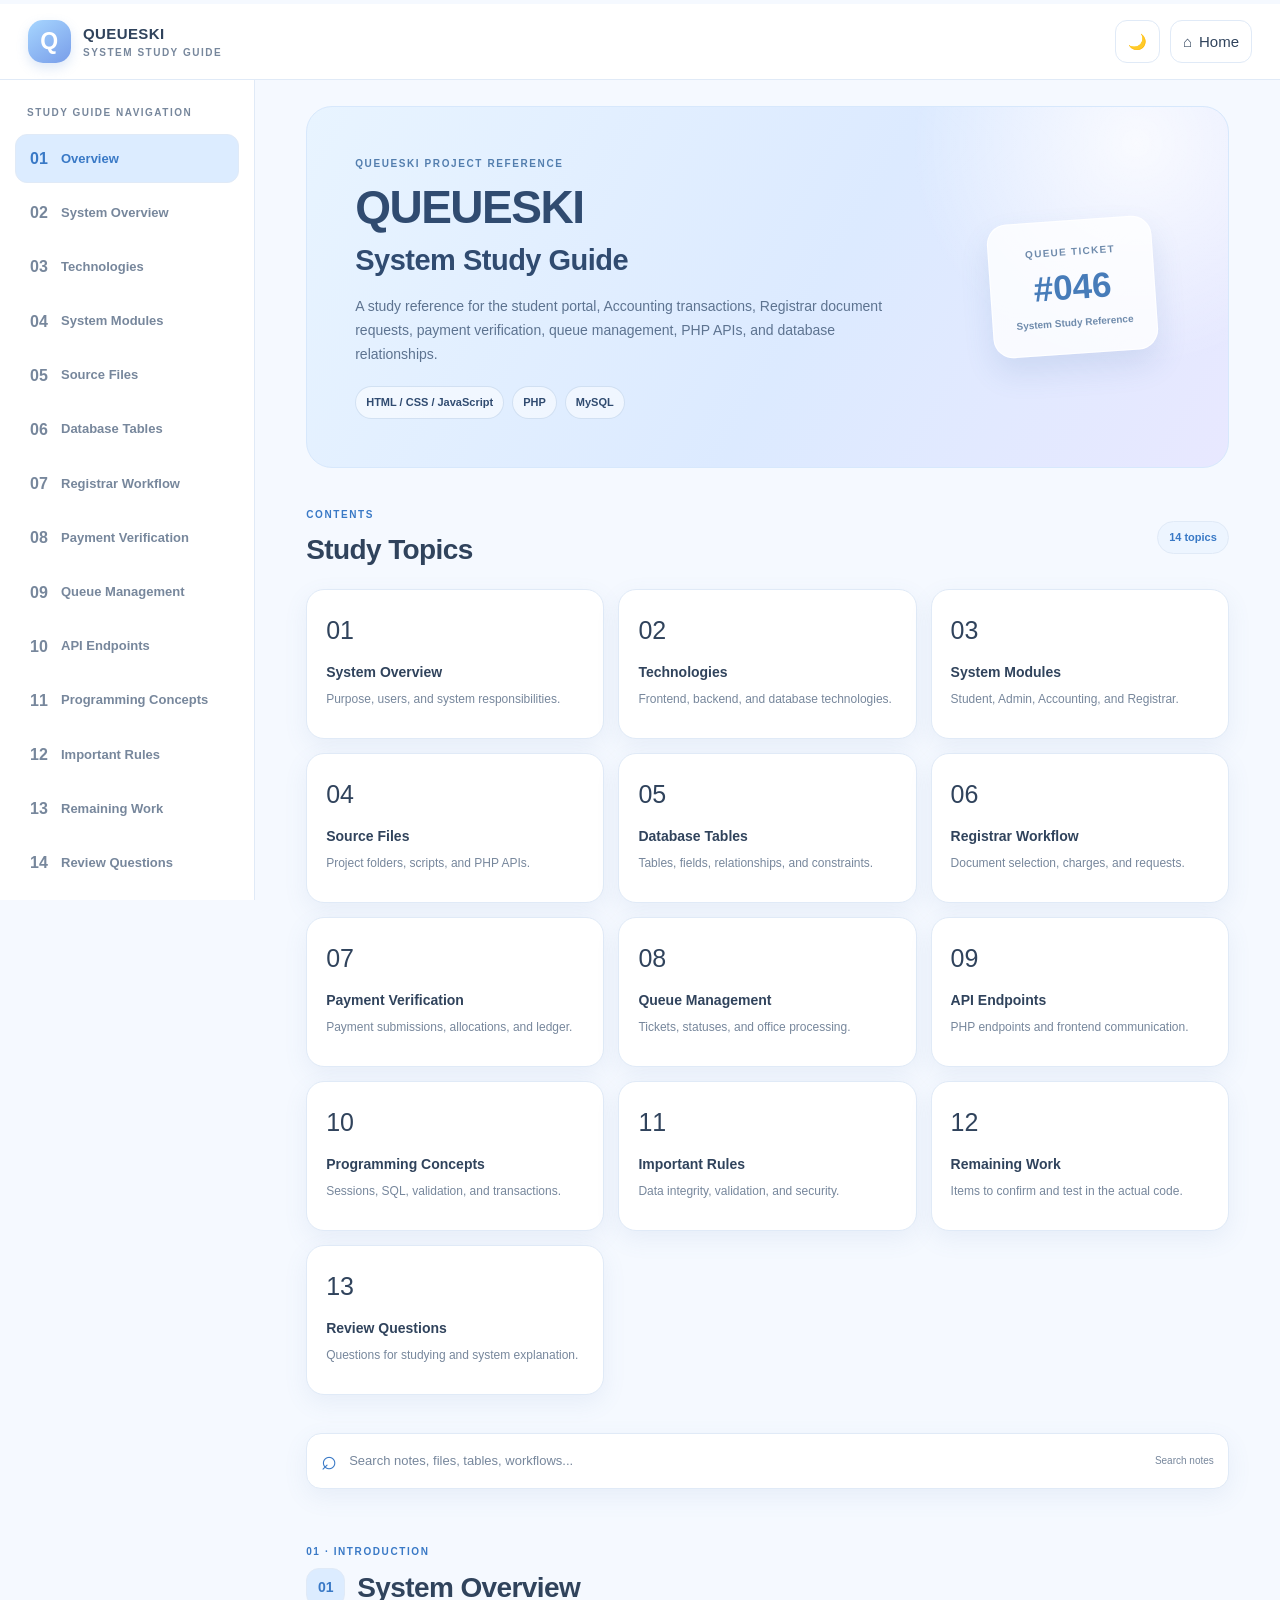
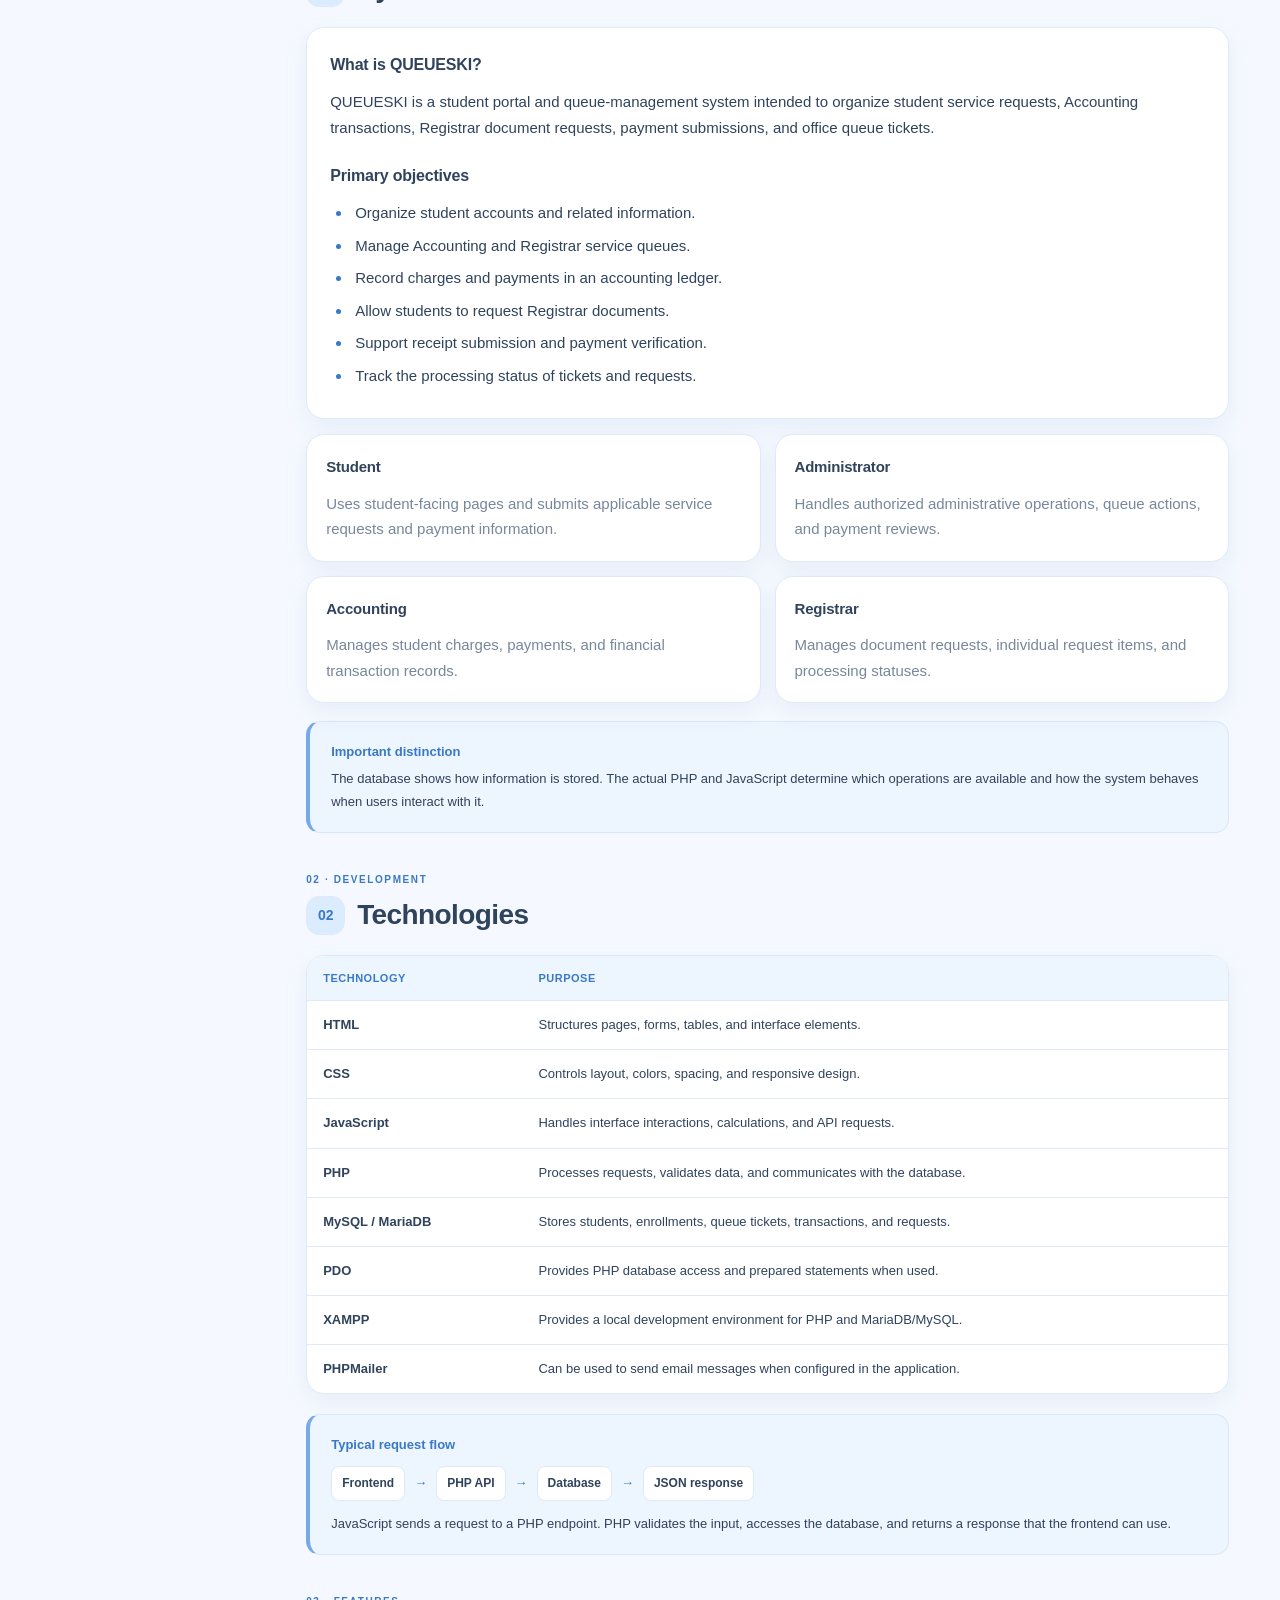
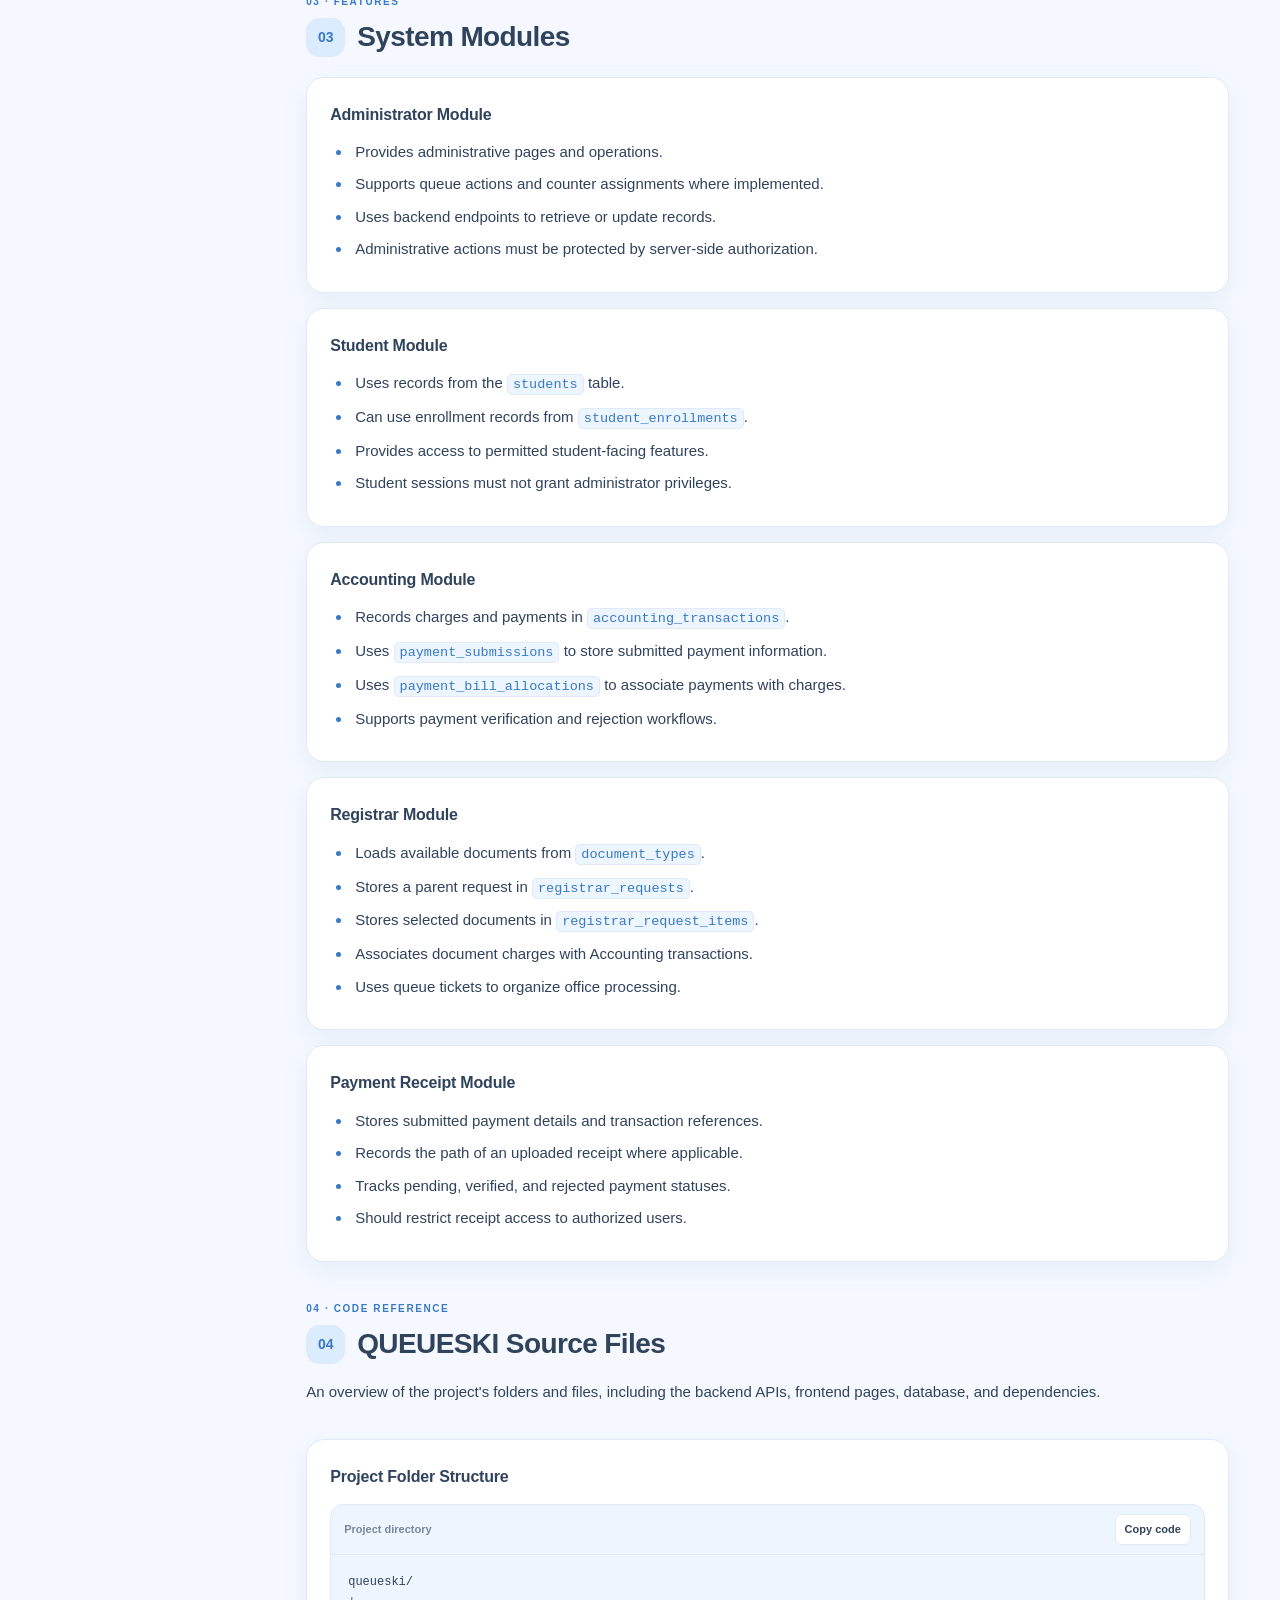
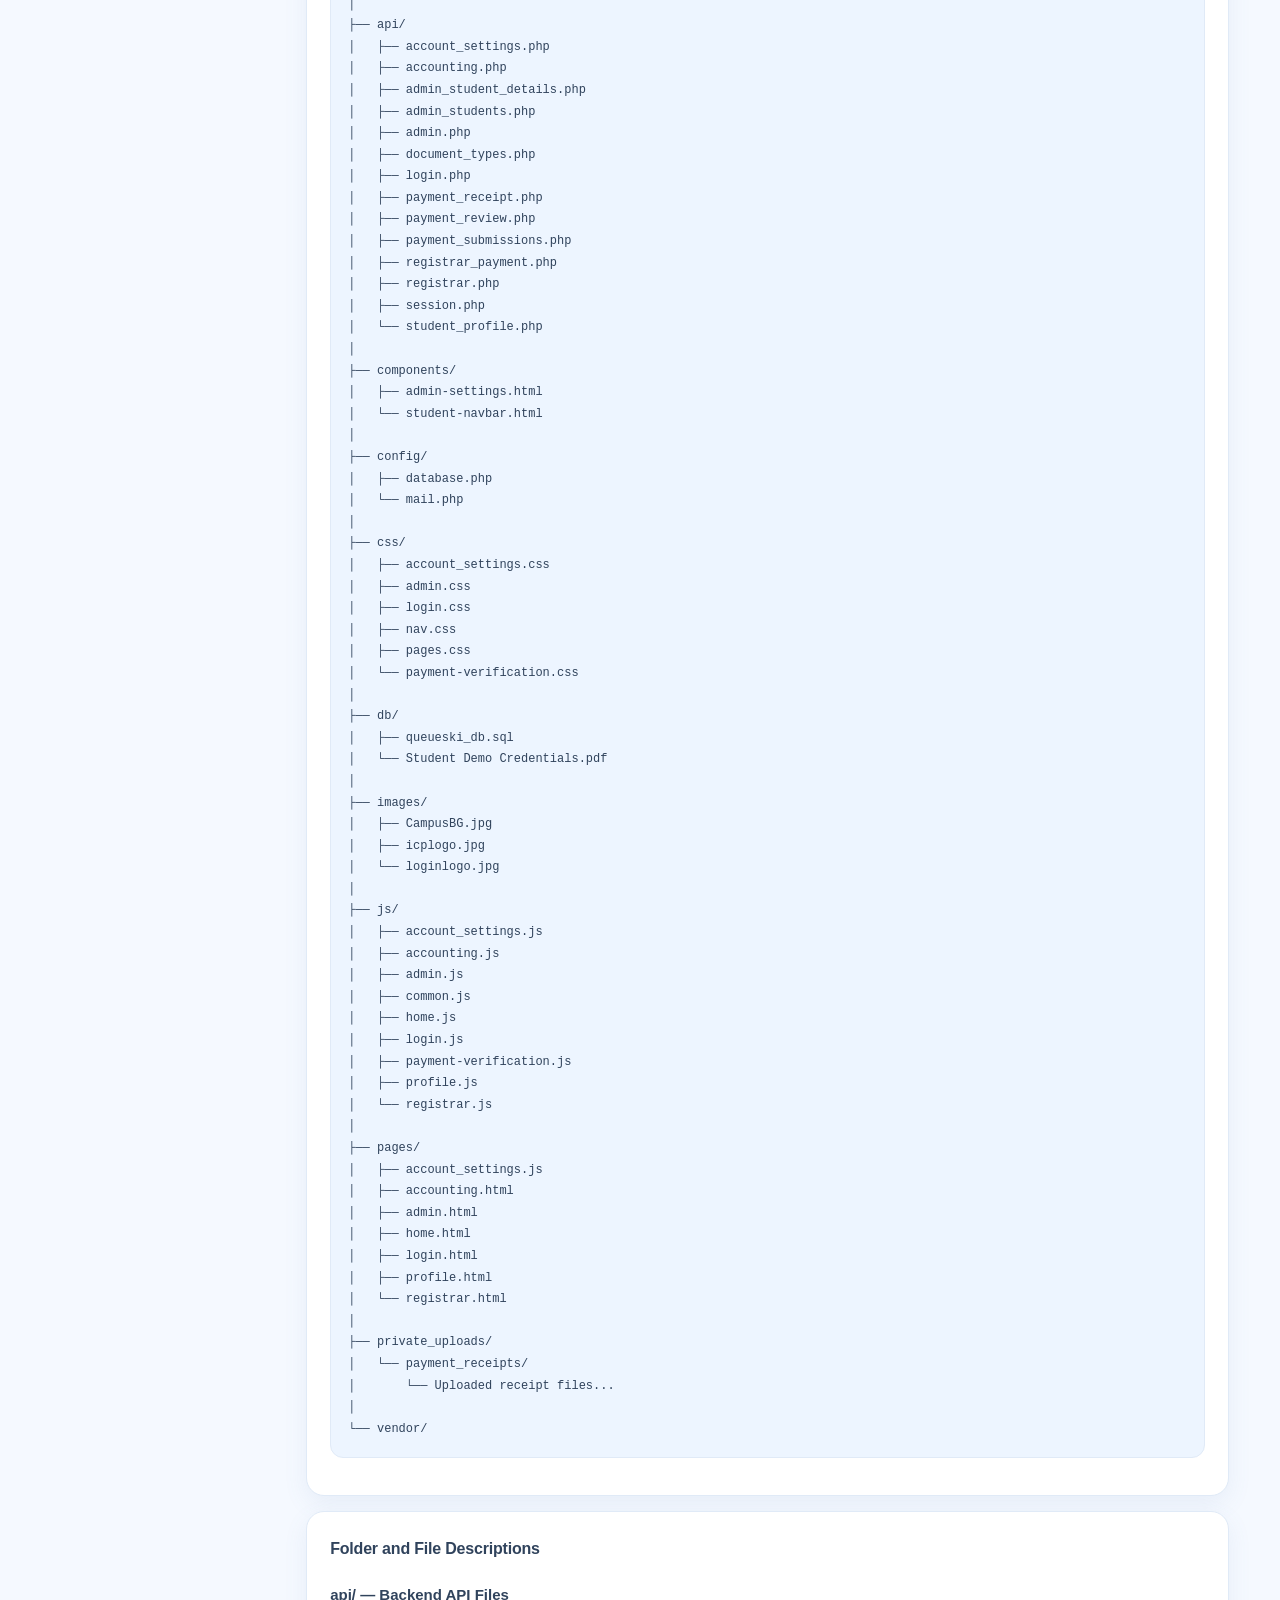
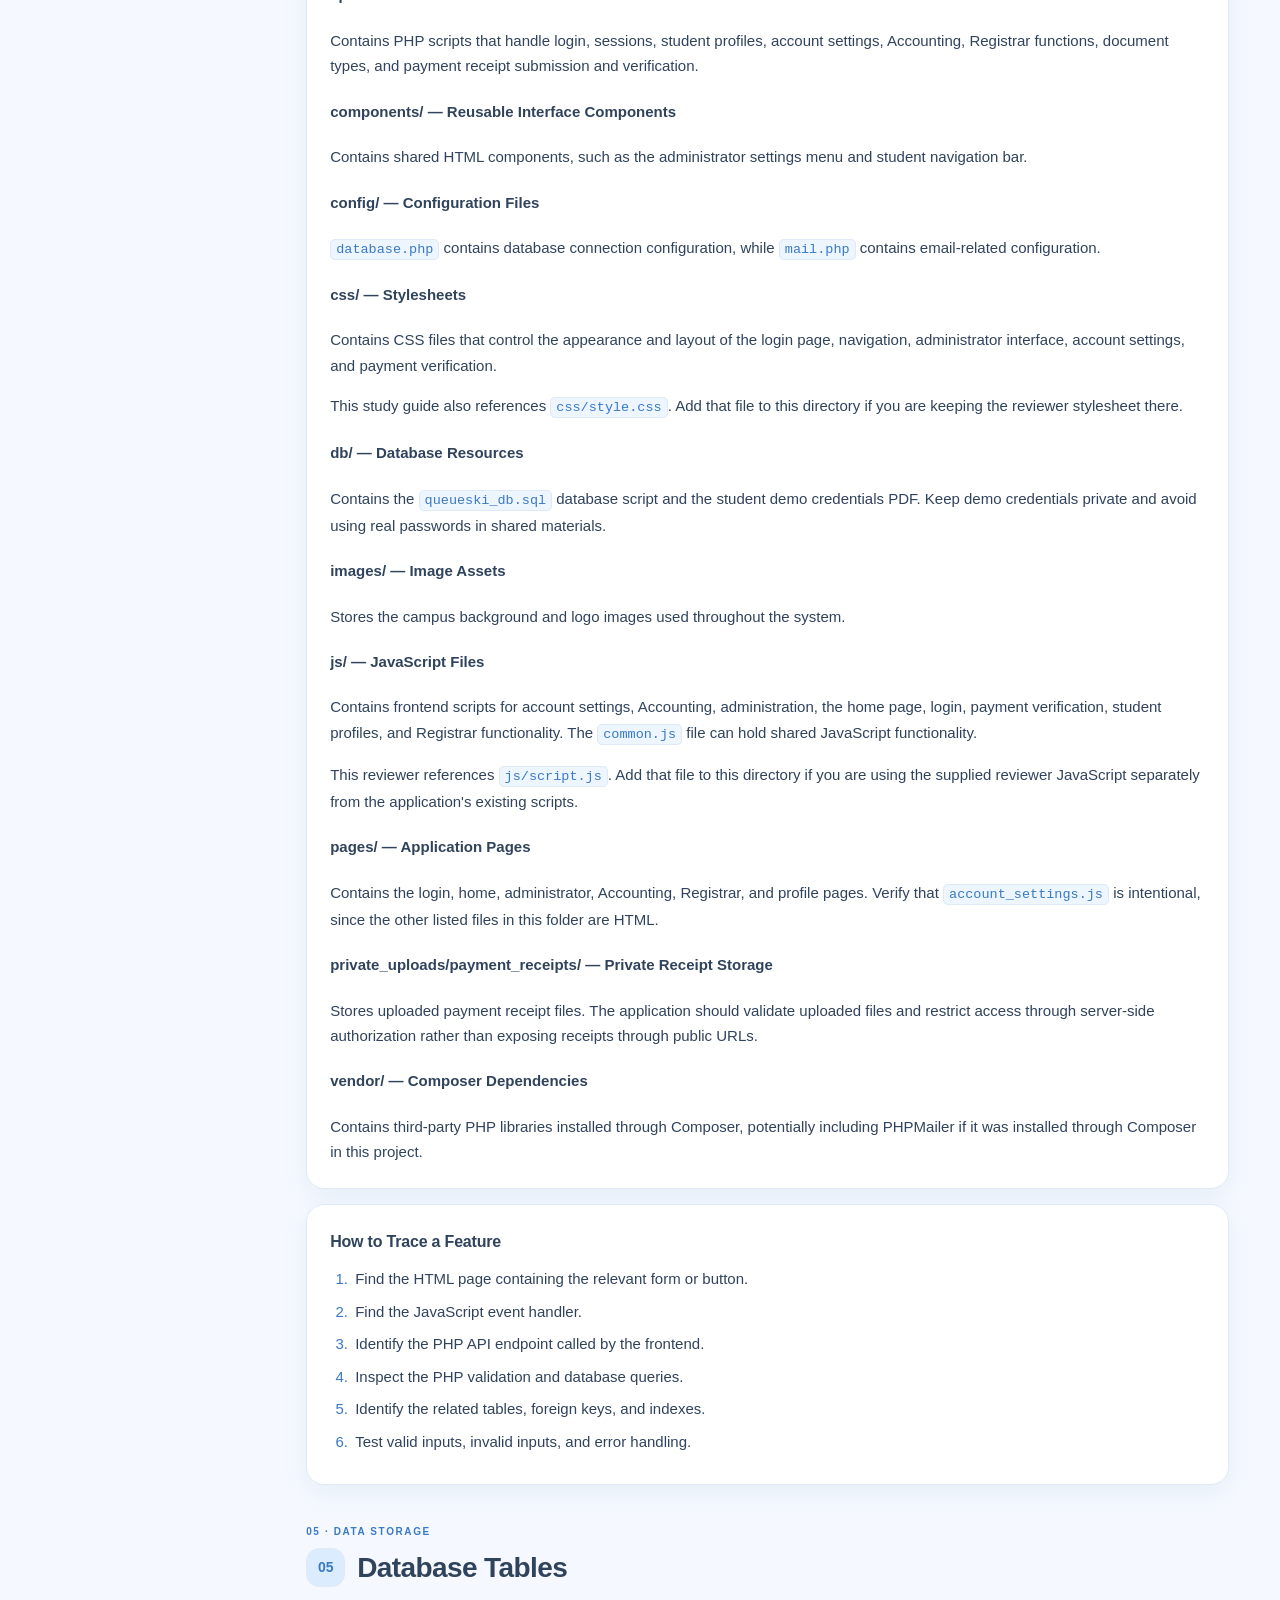
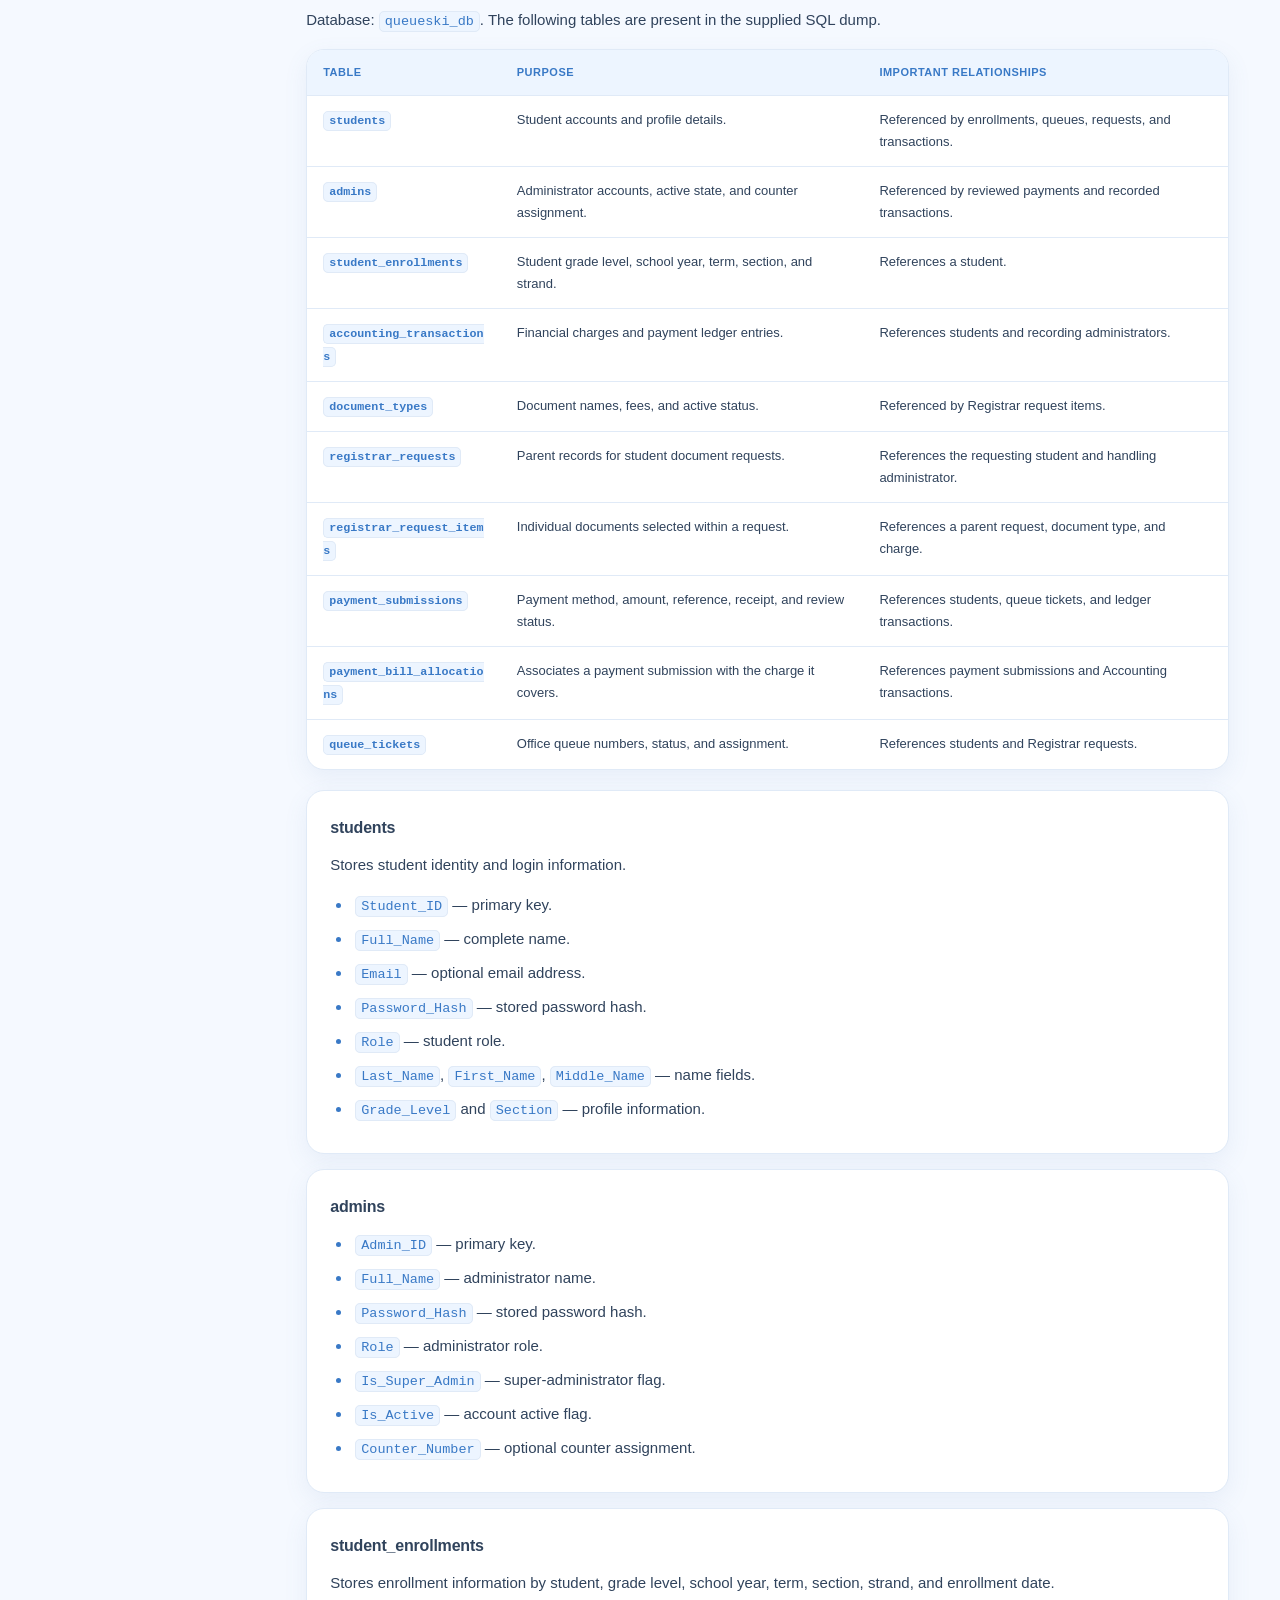
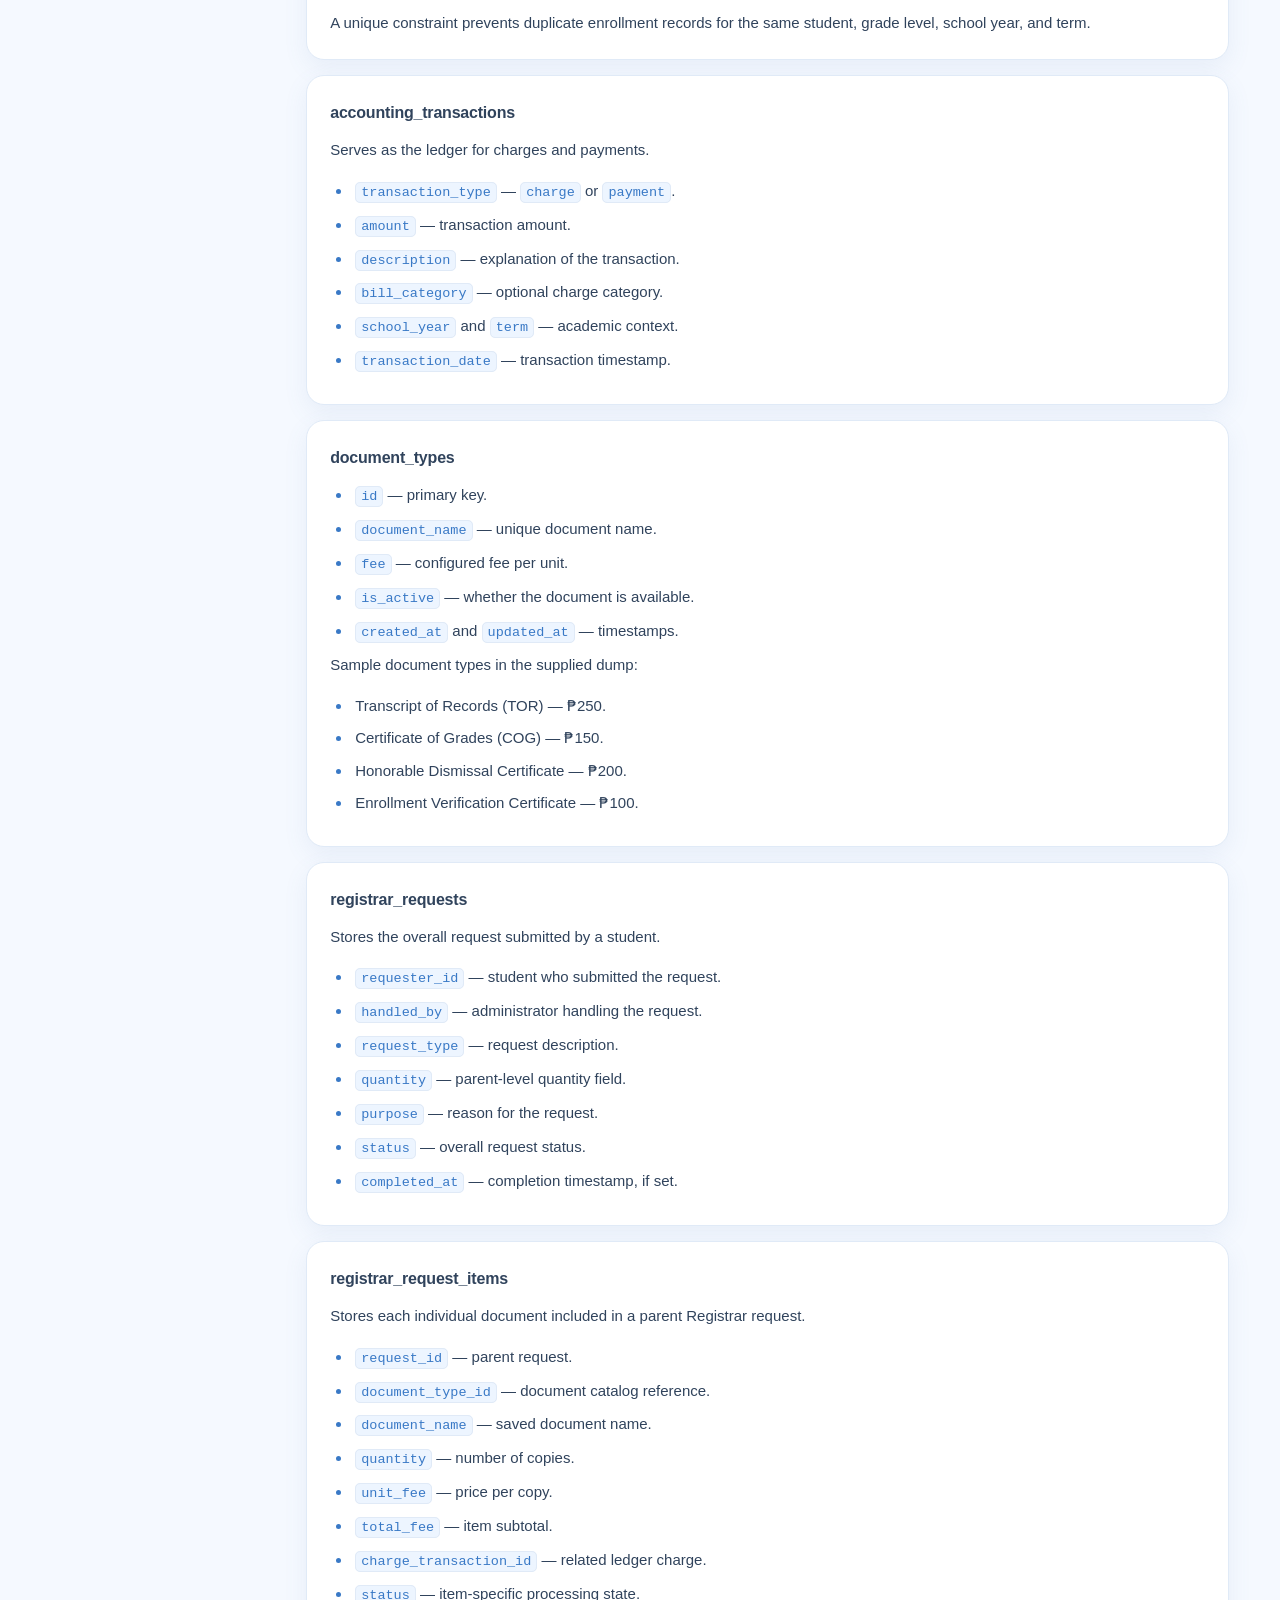
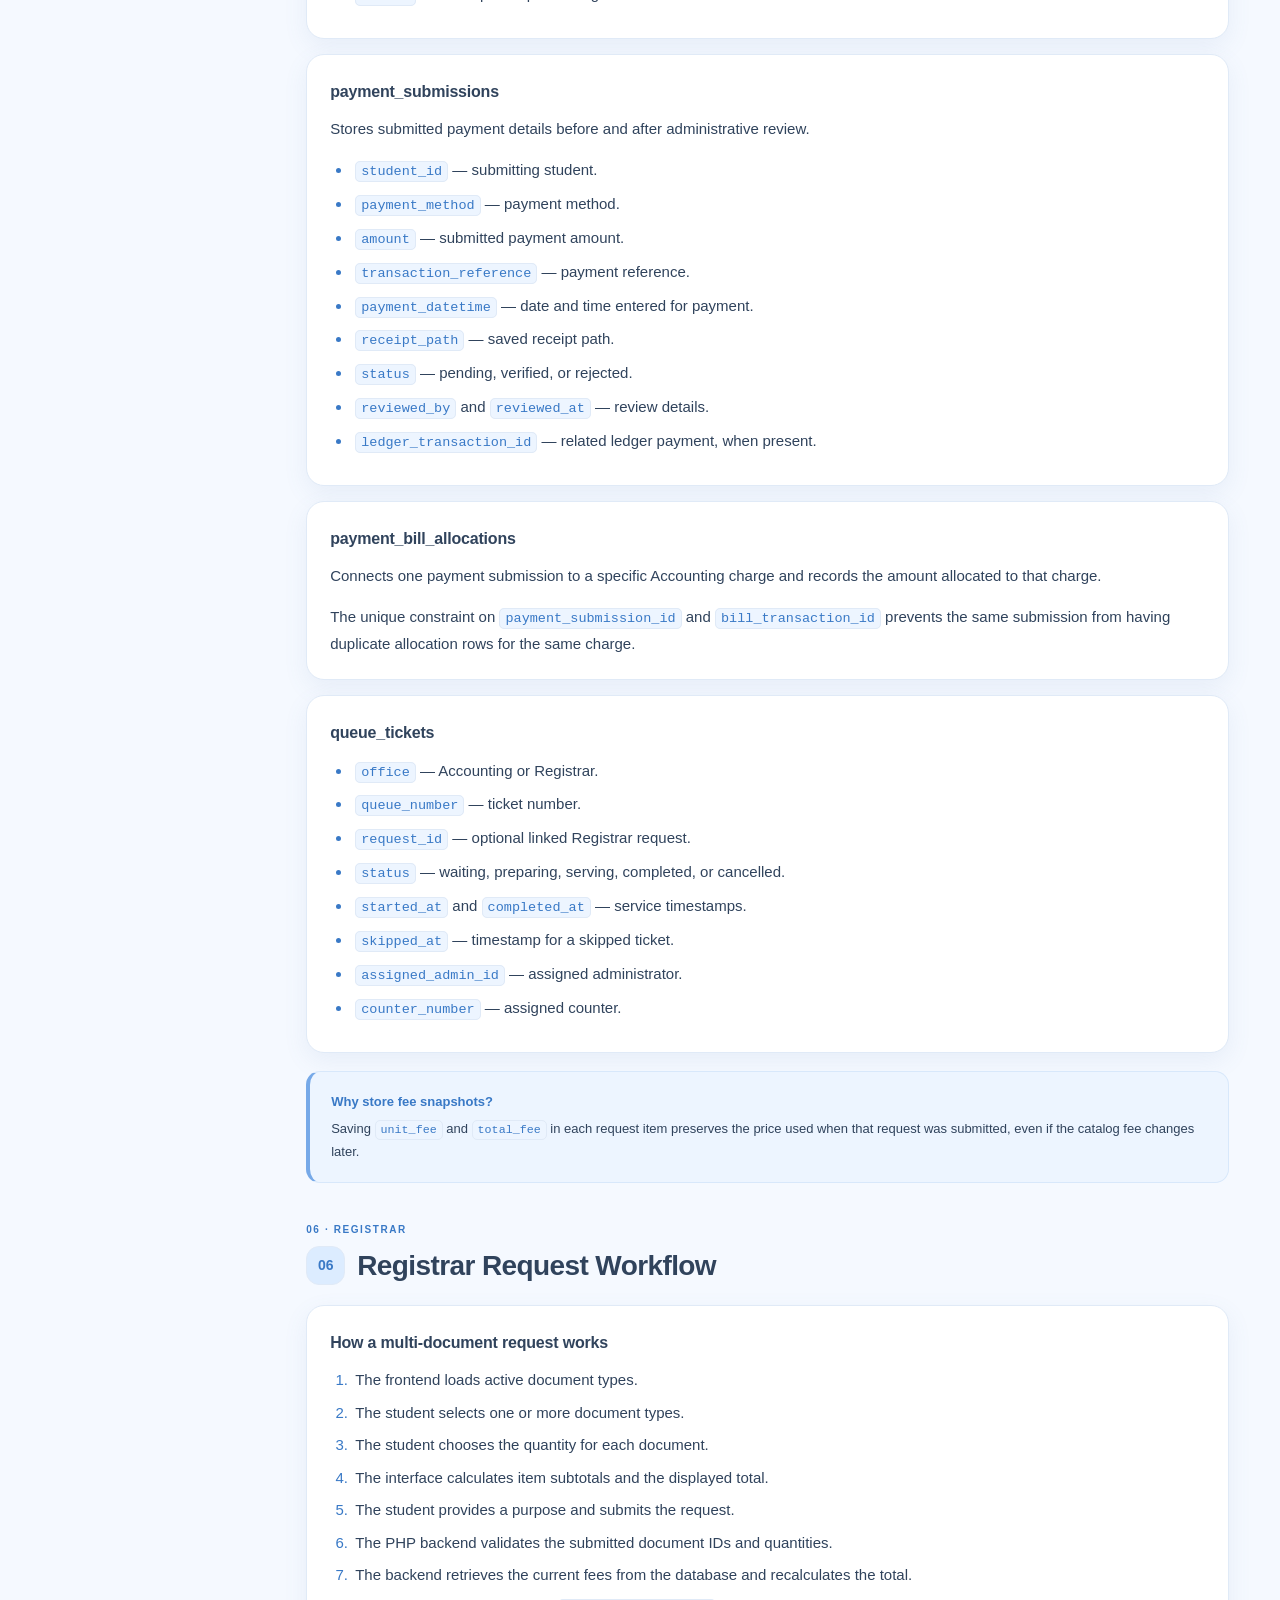
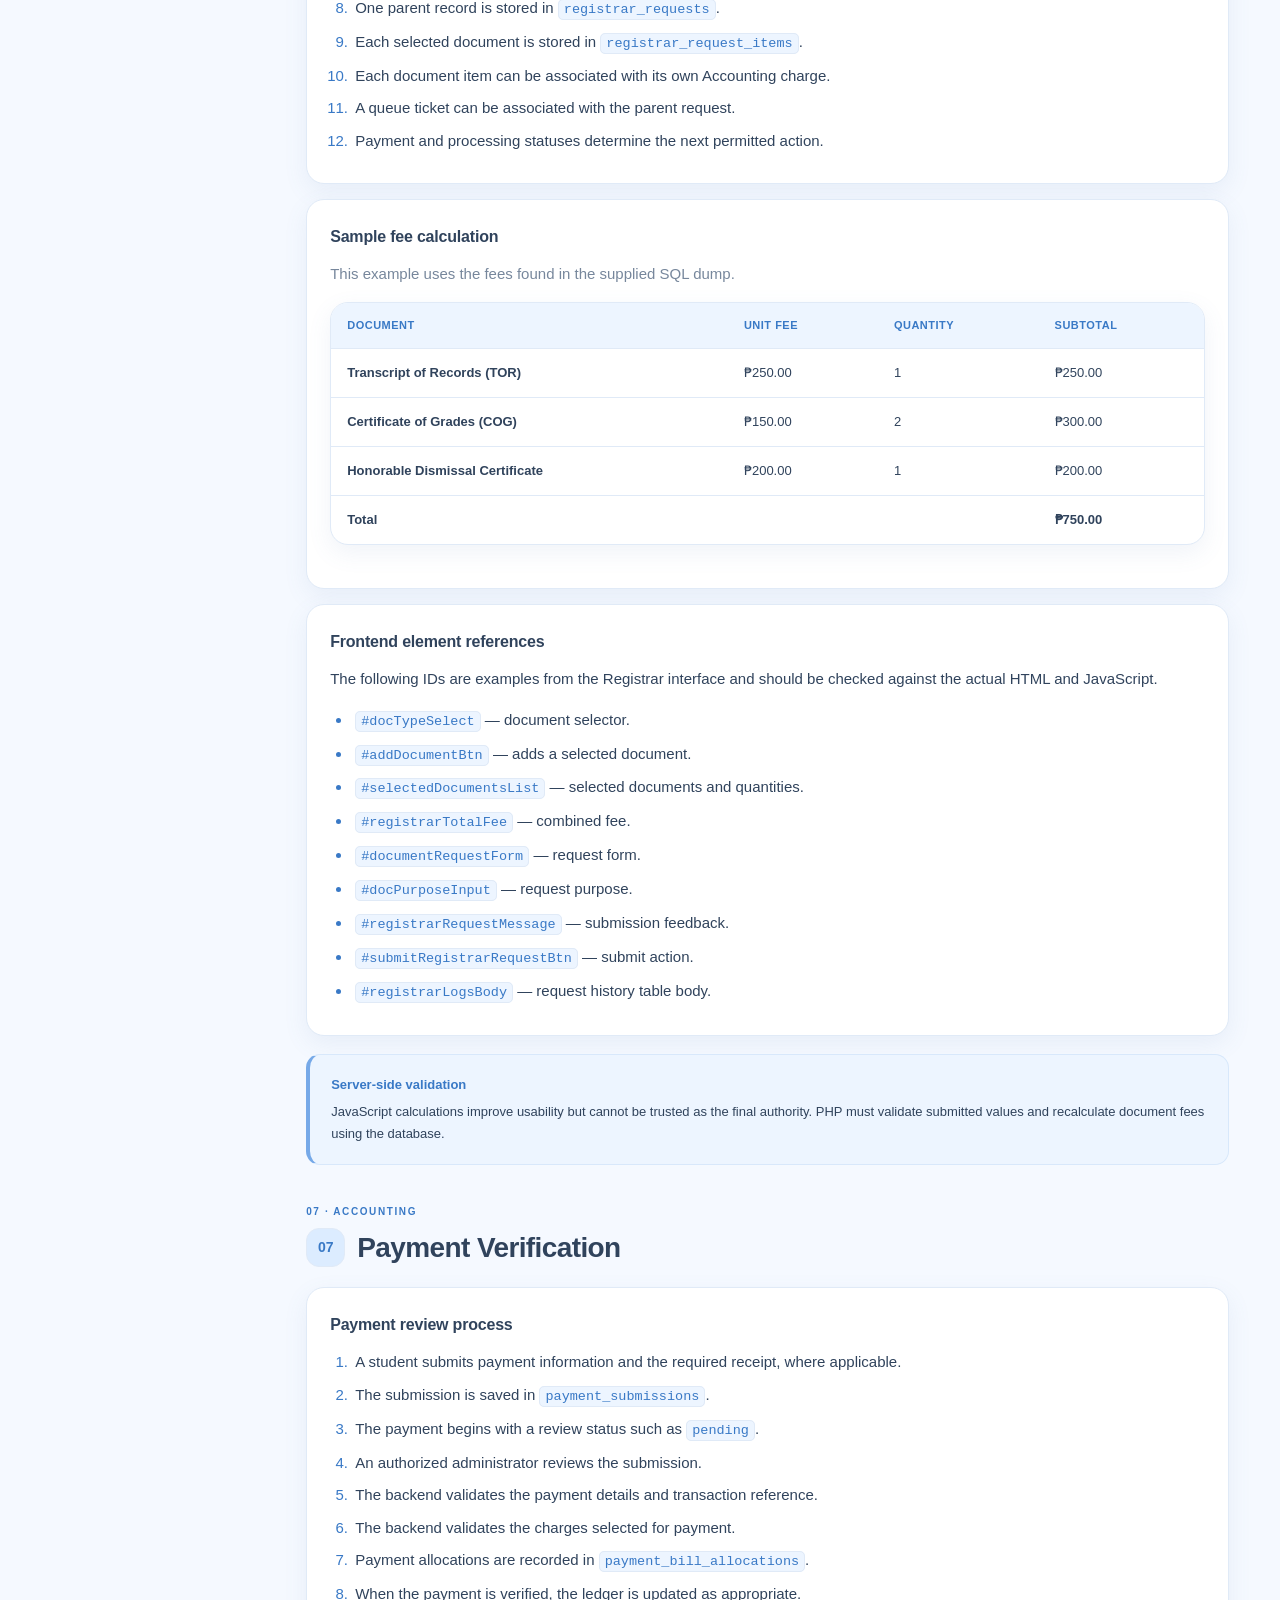
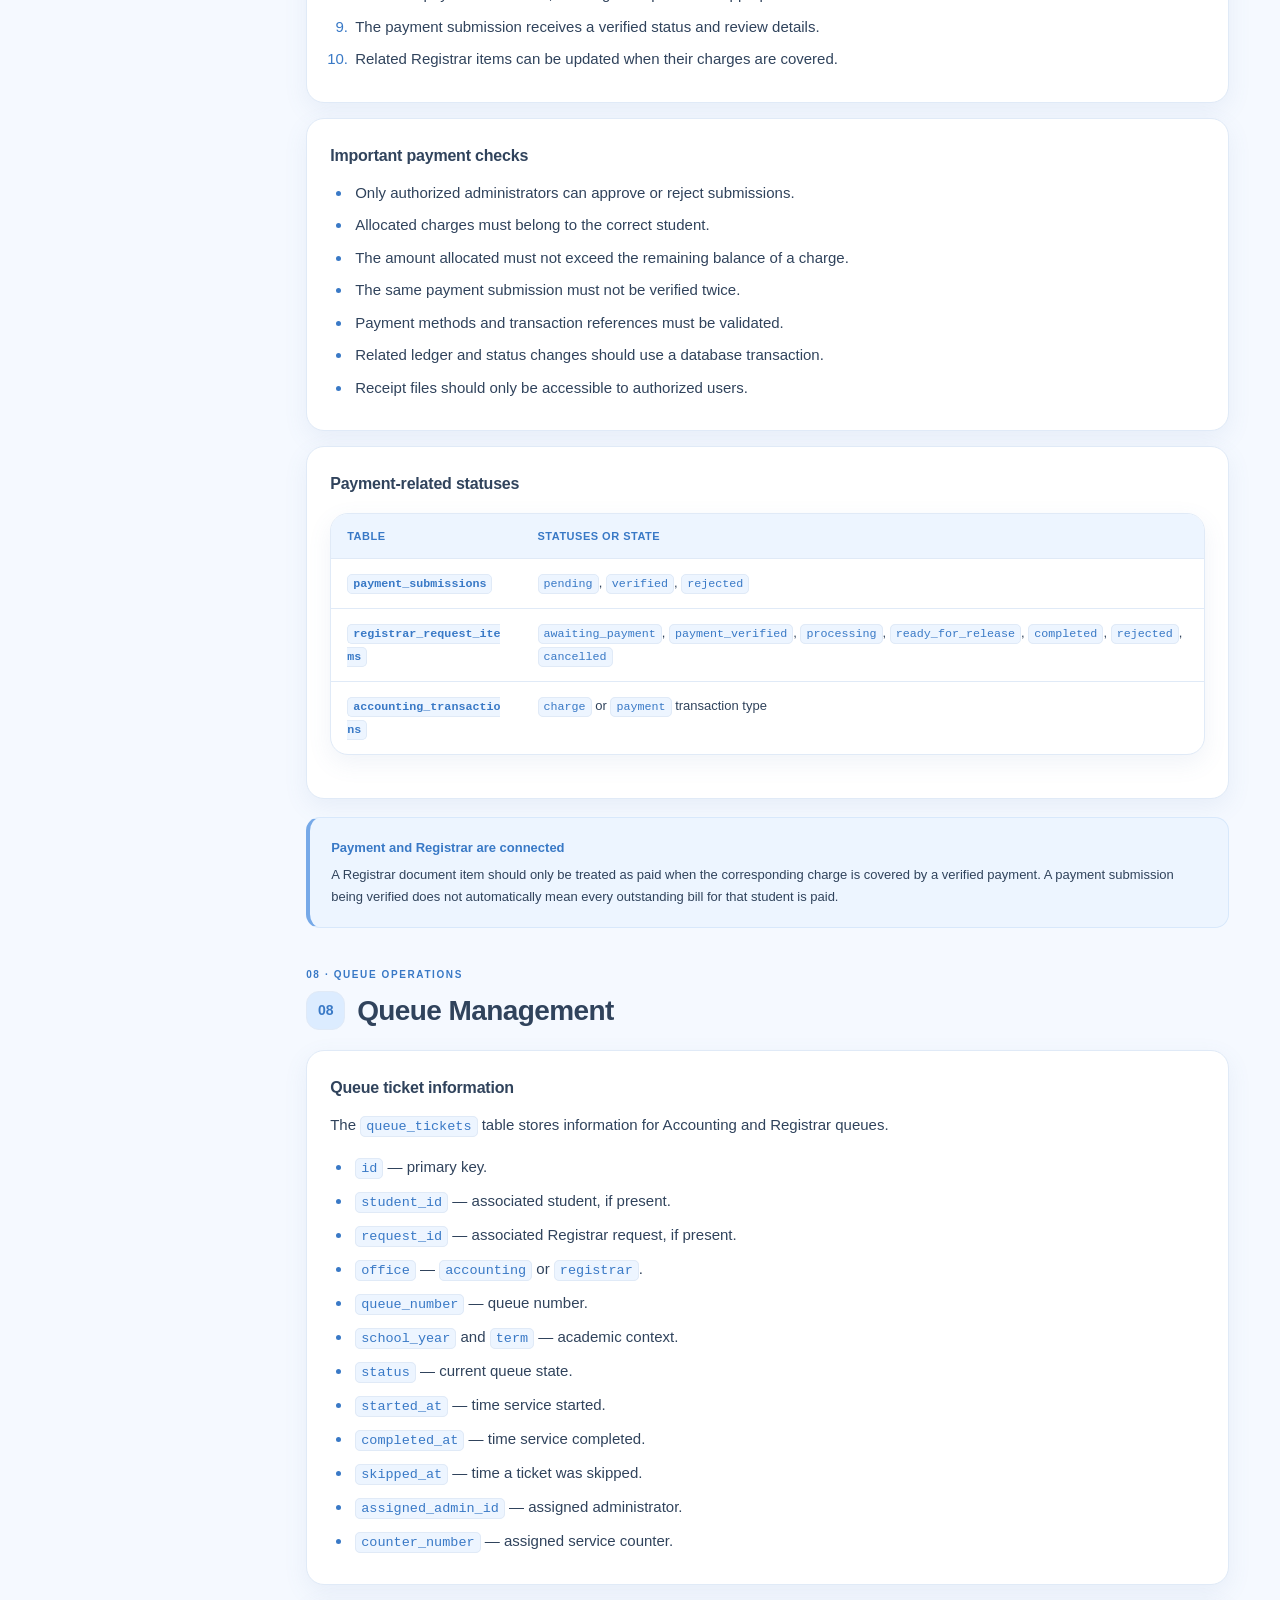
==== commit 862f2a1a: "🩵 QUEUESKI Reviewer 🩵" ====
--- a/index.html
+++ b/index.html
@@ -1,197 +1,1899 @@
+
 <!DOCTYPE html>
 <html lang="en">
 <head>
-  <meta charset="UTF-8">
-  <meta name="viewport" content="width=device-width, initial-scale=1.0">
-  <title>QUEUESKI Study Reviewer</title>
-  <link rel="stylesheet" href="css/style.css">
-  <script src="js/script.js" defer></script>
+    <meta charset="UTF-8">
+    <meta name="viewport" content="width=device-width, initial-scale=1.0">
+    <meta name="theme-color" content="#dceeff">
+    <title>QUEUESKI | System Study Guide</title>
+    <link rel="stylesheet" href="css/style.css">
+    <script src="js/script.js" defer></script>
 </head>
 <body>
-  <header class="topbar">
-    <a class="brand" href="#overview">QUEUESKI <span>Study Reviewer</span></a>
-    <div class="top-actions">
-      <input id="searchInput" type="search" placeholder="Search this reviewer..." aria-label="Search reviewer">
-      <button id="themeToggle" class="button secondary" type="button">Dark mode</button>
+    <!-- ===================================== -->
+    <!--              TOP NAVIGATION           -->
+    <!-- ===================================== -->
+
+    <div class="reading-track" aria-hidden="true">
+        <div id="progressFill"></div>
     </div>
-  </header>
-
-  <div class="layout">
-    <aside class="sidebar">
-      <p class="nav-label">STUDY TOPICS</p>
-      <a href="#overview">System Overview</a>
-      <a href="#technology">Technologies</a>
-      <a href="#modules">Main Modules</a>
-      <a href="#files">Project Files</a>
-      <a href="#database">Database</a>
-      <a href="#workflows">Workflows</a>
-      <a href="#api">API Basics</a>
-      <a href="#concepts">Programming Concepts</a>
-    </aside>
-
-    <main id="mainContent">
-      <section class="hero" id="overview">
-        <p class="eyebrow">QUICK STUDY GUIDE</p>
-        <h1>Understand QUEUESKI</h1>
-        <p>A concise reviewer of the student portal, its main features, and how its parts work together.</p>
-      </section>
-
-      <section class="study-section" id="technology">
-        <h2>1. Technologies</h2>
-        <div class="card-grid">
-          <article class="card searchable">
-            <h3>HTML</h3><p>Structures the page: headings, forms, buttons, tables, and content.</p>
-          </article>
-          <article class="card searchable">
-            <h3>CSS</h3><p>Controls appearance, spacing, colors, layout, and responsive design.</p>
-          </article>
-          <article class="card searchable">
-            <h3>JavaScript</h3><p>Adds interaction, such as menus, search, theme switching, and page updates.</p>
-          </article>
-          <article class="card searchable">
-            <h3>PHP</h3><p>Runs server-side logic and handles requests from the website.</p>
-          </article>
-          <article class="card searchable">
-            <h3>MySQL</h3><p>Stores student details and request records in database tables.</p>
-          </article>
+
+    <header class="topbar">
+        <button
+            class="icon-button menu-toggle"
+            id="menuToggle"
+            aria-label="Open navigation"
+            aria-expanded="false"
+            type="button"
+        >☰</button>
+
+        <a class="brand" href="#home" aria-label="QUEUESKI home">
+            <span class="brand-mark">Q</span>
+            <span>
+                QUEUESKI
+                <small>SYSTEM STUDY GUIDE</small>
+            </span>
+        </a>
+
+        <div class="top-actions">
+            <button
+                class="icon-button"
+                id="themeToggle"
+                aria-label="Switch to dark mode"
+                title="Toggle theme"
+                type="button"
+            >🌙</button>
+
+            <button class="home-button" id="homeButton" type="button">
+                ⌂ <span>Home</span>
+            </button>
         </div>
-      </section>
-
-      <section class="study-section" id="modules">
-        <h2>2. Main Modules</h2>
-        <div class="card-grid">
-          <article class="card searchable"><h3>Student Portal</h3><p>Lets students sign in, view their portal, and submit or track requests.</p></article>
-          <article class="card searchable"><h3>Accounting</h3><p>Provides the area for accounting-related requests and their processing status.</p></article>
-          <article class="card searchable"><h3>Registrar</h3><p>Handles registrar requests, including tracking whether documents are pending, in progress, or completed.</p></article>
-          <article class="card searchable"><h3>Admin Dashboard</h3><p>Gives authorized staff access to the relevant modules and request records.</p></article>
-        </div>
-      </section>
-
-      <section class="study-section" id="files">
-        <h2>3. Project Files</h2>
-        <p>Separating files makes the project easier to maintain. Each file type has a specific responsibility.</p>
-        <div class="code-card searchable">
-          <div class="code-heading"><strong>Example folder structure</strong><button class="copy-button" type="button">Copy</button></div>
-          <pre><code>queueski/
-├── api/          # Server-side request handlers
-├── components/   # Reusable page components
-├── config/       # Database/configuration settings
-├── css/          # Stylesheets
-├── images/       # Images and icons
-├── js/           # JavaScript files
-├── pages/        # Website pages
-├── vendor/       # Installed libraries
-└── index.php     # Main entry point (if used)</code></pre>
-        </div>
-        <ul class="key-points">
-          <li><strong>HTML/PHP pages:</strong> page structure and server-rendered content.</li>
-          <li><strong>CSS files:</strong> visual design only.</li>
-          <li><strong>JavaScript files:</strong> browser-side interactions.</li>
-          <li><strong>API files:</strong> receive and process requests between the browser and server.</li>
-          <li><strong>Configuration files:</strong> shared settings, such as database connection details.</li>
-        </ul>
-      </section>
-
-      <section class="study-section" id="database">
-        <h2>4. Database Basics</h2>
-        <p>A database stores information in tables. A table contains columns (fields) and rows (records).</p>
-        <div class="table-wrap">
-          <table>
-            <thead><tr><th>Table</th><th>Purpose</th><th>Example fields</th></tr></thead>
-            <tbody>
-              <tr class="searchable"><td><code>students</code></td><td>Stores student account information.</td><td>Student number, name, email</td></tr>
-              <tr class="searchable"><td><code>registrar_requests</code></td><td>Stores requests sent to the Registrar.</td><td>Request ID, student number, request type, status</td></tr>
-            </tbody>
-          </table>
-        </div>
-        <p class="note"><strong>Remember:</strong> a primary key uniquely identifies a record. A foreign key can connect a record to another table, such as linking a request to a student.</p>
-      </section>
-
-      <section class="study-section" id="workflows">
-        <h2>5. How the Workflows Go</h2>
-        <article class="card searchable">
-          <h3>Student request</h3>
-          <ol>
-            <li>The student signs in.</li>
-            <li>The student submits a request.</li>
-            <li>The system saves the request in the database.</li>
-            <li>Staff review and update its status.</li>
-            <li>The student checks the updated status.</li>
-          </ol>
-        </article>
-        <article class="card searchable">
-          <h3>Request status</h3>
-          <ul>
-            <li><strong>Pending:</strong> waiting to be processed.</li>
-            <li><strong>In Progress:</strong> staff are working on it.</li>
-            <li><strong>Completed:</strong> processing is finished.</li>
-          </ul>
-        </article>
-        <article class="card searchable">
-          <h3>Email notification demo</h3>
-          <p>When a request is marked completed, the system can notify the student that the requested document is ready for claiming. A real email feature needs a configured mail service and valid recipient address; a demo message alone does not send an email.</p>
-        </article>
-      </section>
-
-      <section class="study-section" id="api">
-        <h2>6. API Basics</h2>
-        <p>An API endpoint is a server URL that the website calls to perform an action or retrieve data.</p>
-        <div class="card searchable">
-          <h3>Typical request flow</h3>
-          <p><strong>Browser → API/PHP → MySQL → API response → Browser</strong></p>
-          <p>The browser sends a request. The server validates and processes it, may read or update the database, then returns a response.</p>
-        </div>
-        <div class="card searchable">
-          <h3>Common HTTP methods</h3>
-          <ul>
-            <li><code>GET</code> — retrieve information.</li>
-            <li><code>POST</code> — submit information or create a record.</li>
-            <li><code>PUT/PATCH</code> — update information.</li>
-            <li><code>DELETE</code> — remove information.</li>
-          </ul>
-        </div>
-      </section>
-
-      <section class="study-section" id="concepts">
-        <h2>7. Programming Concepts to Know</h2>
-        <div class="card searchable">
-          <h3>Frontend vs. backend</h3>
-          <p><strong>Frontend:</strong> what the user sees and interacts with. <strong>Backend:</strong> server-side processing, validation, and database operations.</p>
-        </div>
-        <div class="card searchable">
-          <h3>CRUD</h3>
-          <ul>
-            <li><strong>Create:</strong> add a record.</li>
-            <li><strong>Read:</strong> view or retrieve a record.</li>
-            <li><strong>Update:</strong> change a record.</li>
-            <li><strong>Delete:</strong> remove a record.</li>
-          </ul>
-        </div>
-        <div class="card searchable">
-          <h3>Validation and security</h3>
-          <ul>
-            <li>Validate user input on the server, not only in the browser.</li>
-            <li>Use prepared statements for database queries.</li>
-            <li>Store passwords securely using password hashing.</li>
-            <li>Check permissions before allowing staff-only actions.</li>
-            <li>Do not expose database passwords or private configuration details.</li>
-          </ul>
-        </div>
-        <div class="card searchable">
-          <h3>Quick review questions</h3>
-          <ol>
-            <li>What is the role of HTML, CSS, and JavaScript?</li>
-            <li>Why does QUEUESKI need a database?</li>
-            <li>What happens after a student submits a request?</li>
-            <li>What is the difference between Pending and Completed?</li>
-            <li>What does CRUD stand for?</li>
-          </ol>
-        </div>
-      </section>
-
-      <p id="noResults" class="no-results" hidden>No matching topics found. Try another keyword.</p>
-      <footer>QUEUESKI Study Reviewer · Focus on understanding each part and how the parts connect.</footer>
-    </main>
-  </div>
+    </header>
+
+    <div class="layout">
+        <div class="sidebar-overlay" id="sidebarOverlay"></div>
+
+        <!-- ===================================== -->
+        <!--               SIDEBAR                -->
+        <!-- ===================================== -->
+
+        <aside class="sidebar" id="sidebar">
+            <div class="sidebar-heading">STUDY GUIDE NAVIGATION</div>
+
+            <nav class="nav-list" aria-label="Study guide navigation">
+                <a class="nav-link active" href="#home">
+                    <span>01</span> Overview
+                </a>
+                <a class="nav-link" href="#system-overview">
+                    <span>02</span> System Overview
+                </a>
+                <a class="nav-link" href="#technologies">
+                    <span>03</span> Technologies
+                </a>
+                <a class="nav-link" href="#modules">
+                    <span>04</span> System Modules
+                </a>
+                <a class="nav-link" href="#source-files">
+                    <span>05</span> Source Files
+                </a>
+                <a class="nav-link" href="#database">
+                    <span>06</span> Database Tables
+                </a>
+                <a class="nav-link" href="#registrar-workflow">
+                    <span>07</span> Registrar Workflow
+                </a>
+                <a class="nav-link" href="#payment-workflow">
+                    <span>08</span> Payment Verification
+                </a>
+                <a class="nav-link" href="#queue-workflow">
+                    <span>09</span> Queue Management
+                </a>
+                <a class="nav-link" href="#api-endpoints">
+                    <span>10</span> API Endpoints
+                </a>
+                <a class="nav-link" href="#programming-concepts">
+                    <span>11</span> Programming Concepts
+                </a>
+                <a class="nav-link" href="#rules">
+                    <span>12</span> Important Rules
+                </a>
+                <a class="nav-link" href="#remaining-work">
+                    <span>13</span> Remaining Work
+                </a>
+                <a class="nav-link" href="#review-questions">
+                    <span>14</span> Review Questions
+                </a>
+            </nav>
+
+            <div class="sidebar-note">
+                <strong>Study tip</strong>
+                <p>
+                    Follow a feature from the frontend to its JavaScript,
+                    PHP API, and related database tables.
+                </p>
+            </div>
+        </aside>
+
+        <!-- ===================================== -->
+        <!--             MAIN CONTENT              -->
+        <!-- ===================================== -->
+
+        <main class="main-content">
+
+            <!-- ===================================== -->
+            <!--                OVERVIEW               -->
+            <!-- ===================================== -->
+
+            <section class="hero searchable" id="home">
+                <div class="hero-copy">
+                    <div class="eyebrow">QUEUESKI PROJECT REFERENCE</div>
+
+                    <h1>
+                        QUEUESKI
+                        <span>System Study Guide</span>
+                    </h1>
+
+                    <p>
+                        A study reference for the student portal,
+                        Accounting transactions, Registrar document
+                        requests, payment verification, queue management,
+                        PHP APIs, and database relationships.
+                    </p>
+
+                    <div class="hero-tags">
+                        <span>HTML / CSS / JavaScript</span>
+                        <span>PHP</span>
+                        <span>MySQL</span>
+                    </div>
+                </div>
+
+                <div class="hero-art" aria-hidden="true">
+                    <div class="art-card">
+                        <span>QUEUE TICKET</span>
+                        <strong>#046</strong>
+                        <small>System Study Reference</small>
+                    </div>
+                </div>
+            </section>
+
+            <section class="home-intro searchable" id="home-intro">
+                <div class="section-header">
+                    <div>
+                        <div class="eyebrow">CONTENTS</div>
+                        <h2>Study Topics</h2>
+                    </div>
+                    <span class="pill">14 topics</span>
+                </div>
+
+                <div class="category-grid">
+                    <a href="#system-overview" class="category-card">
+                        <span class="category-icon">01</span>
+                        <strong>System Overview</strong>
+                        <p>Purpose, users, and system responsibilities.</p>
+                    </a>
+
+                    <a href="#technologies" class="category-card">
+                        <span class="category-icon">02</span>
+                        <strong>Technologies</strong>
+                        <p>Frontend, backend, and database technologies.</p>
+                    </a>
+
+                    <a href="#modules" class="category-card">
+                        <span class="category-icon">03</span>
+                        <strong>System Modules</strong>
+                        <p>Student, Admin, Accounting, and Registrar.</p>
+                    </a>
+
+                    <a href="#source-files" class="category-card">
+                        <span class="category-icon">04</span>
+                        <strong>Source Files</strong>
+                        <p>Project folders, scripts, and PHP APIs.</p>
+                    </a>
+
+                    <a href="#database" class="category-card">
+                        <span class="category-icon">05</span>
+                        <strong>Database Tables</strong>
+                        <p>Tables, fields, relationships, and constraints.</p>
+                    </a>
+
+                    <a href="#registrar-workflow" class="category-card">
+                        <span class="category-icon">06</span>
+                        <strong>Registrar Workflow</strong>
+                        <p>Document selection, charges, and requests.</p>
+                    </a>
+
+                    <a href="#payment-workflow" class="category-card">
+                        <span class="category-icon">07</span>
+                        <strong>Payment Verification</strong>
+                        <p>Payment submissions, allocations, and ledger.</p>
+                    </a>
+
+                    <a href="#queue-workflow" class="category-card">
+                        <span class="category-icon">08</span>
+                        <strong>Queue Management</strong>
+                        <p>Tickets, statuses, and office processing.</p>
+                    </a>
+
+                    <a href="#api-endpoints" class="category-card">
+                        <span class="category-icon">09</span>
+                        <strong>API Endpoints</strong>
+                        <p>PHP endpoints and frontend communication.</p>
+                    </a>
+
+                    <a href="#programming-concepts" class="category-card">
+                        <span class="category-icon">10</span>
+                        <strong>Programming Concepts</strong>
+                        <p>Sessions, SQL, validation, and transactions.</p>
+                    </a>
+
+                    <a href="#rules" class="category-card">
+                        <span class="category-icon">11</span>
+                        <strong>Important Rules</strong>
+                        <p>Data integrity, validation, and security.</p>
+                    </a>
+
+                    <a href="#remaining-work" class="category-card">
+                        <span class="category-icon">12</span>
+                        <strong>Remaining Work</strong>
+                        <p>Items to confirm and test in the actual code.</p>
+                    </a>
+
+                    <a href="#review-questions" class="category-card">
+                        <span class="category-icon">13</span>
+                        <strong>Review Questions</strong>
+                        <p>Questions for studying and system explanation.</p>
+                    </a>
+                </div>
+            </section>
+
+            <!-- ===================================== -->
+            <!--                  SEARCH               -->
+            <!-- ===================================== -->
+
+            <div class="search-wrap" role="search">
+                <span class="search-symbol">⌕</span>
+                <input
+                    type="search"
+                    id="searchInput"
+                    placeholder="Search notes, files, tables, workflows..."
+                    aria-label="Search study notes"
+                >
+                <span class="search-hint">Search notes</span>
+            </div>
+
+            <p
+                class="search-result-count"
+                id="searchResultCount"
+                aria-live="polite"
+            ></p>
+
+            <!-- ===================================== -->
+            <!--            SYSTEM OVERVIEW            -->
+            <!-- ===================================== -->
+
+            <section class="section searchable" id="system-overview">
+                <div class="section-header">
+                    <div>
+                        <div class="eyebrow">01 · INTRODUCTION</div>
+                        <h2>
+                            <span class="section-number">01</span>
+                            System Overview
+                        </h2>
+                    </div>
+                </div>
+
+                <div class="card">
+                    <h3>What is QUEUESKI?</h3>
+                    <p>
+                        QUEUESKI is a student portal and queue-management
+                        system intended to organize student service
+                        requests, Accounting transactions, Registrar
+                        document requests, payment submissions, and
+                        office queue tickets.
+                    </p>
+
+                    <h3>Primary objectives</h3>
+                    <ul class="list">
+                        <li>Organize student accounts and related information.</li>
+                        <li>Manage Accounting and Registrar service queues.</li>
+                        <li>Record charges and payments in an accounting ledger.</li>
+                        <li>Allow students to request Registrar documents.</li>
+                        <li>Support receipt submission and payment verification.</li>
+                        <li>Track the processing status of tickets and requests.</li>
+                    </ul>
+                </div>
+
+                <div class="grid four">
+                    <div class="card mini-card">
+                        <h3>Student</h3>
+                        <p class="muted">
+                            Uses student-facing pages and submits applicable
+                            service requests and payment information.
+                        </p>
+                    </div>
+
+                    <div class="card mini-card">
+                        <h3>Administrator</h3>
+                        <p class="muted">
+                            Handles authorized administrative operations,
+                            queue actions, and payment reviews.
+                        </p>
+                    </div>
+
+                    <div class="card mini-card">
+                        <h3>Accounting</h3>
+                        <p class="muted">
+                            Manages student charges, payments, and
+                            financial transaction records.
+                        </p>
+                    </div>
+
+                    <div class="card mini-card">
+                        <h3>Registrar</h3>
+                        <p class="muted">
+                            Manages document requests, individual
+                            request items, and processing statuses.
+                        </p>
+                    </div>
+                </div>
+
+                <div class="callout">
+                    <strong>Important distinction</strong>
+                    <p>
+                        The database shows how information is stored.
+                        The actual PHP and JavaScript determine which
+                        operations are available and how the system
+                        behaves when users interact with it.
+                    </p>
+                </div>
+            </section>
+
+            <!-- ===================================== -->
+            <!--               TECHNOLOGIES            -->
+            <!-- ===================================== -->
+
+            <section class="section searchable" id="technologies">
+                <div class="section-header">
+                    <div>
+                        <div class="eyebrow">02 · DEVELOPMENT</div>
+                        <h2>
+                            <span class="section-number">02</span>
+                            Technologies
+                        </h2>
+                    </div>
+                </div>
+
+                <div class="table-wrap">
+                    <table>
+                        <thead>
+                            <tr>
+                                <th>Technology</th>
+                                <th>Purpose</th>
+                            </tr>
+                        </thead>
+                        <tbody>
+                            <tr>
+                                <td>HTML</td>
+                                <td>Structures pages, forms, tables, and interface elements.</td>
+                            </tr>
+                            <tr>
+                                <td>CSS</td>
+                                <td>Controls layout, colors, spacing, and responsive design.</td>
+                            </tr>
+                            <tr>
+                                <td>JavaScript</td>
+                                <td>Handles interface interactions, calculations, and API requests.</td>
+                            </tr>
+                            <tr>
+                                <td>PHP</td>
+                                <td>Processes requests, validates data, and communicates with the database.</td>
+                            </tr>
+                            <tr>
+                                <td>MySQL / MariaDB</td>
+                                <td>Stores students, enrollments, queue tickets, transactions, and requests.</td>
+                            </tr>
+                            <tr>
+                                <td>PDO</td>
+                                <td>Provides PHP database access and prepared statements when used.</td>
+                            </tr>
+                            <tr>
+                                <td>XAMPP</td>
+                                <td>Provides a local development environment for PHP and MariaDB/MySQL.</td>
+                            </tr>
+                            <tr>
+                                <td>PHPMailer</td>
+                                <td>Can be used to send email messages when configured in the application.</td>
+                            </tr>
+                        </tbody>
+                    </table>
+                </div>
+
+                <div class="callout">
+                    <strong>Typical request flow</strong>
+                    <p class="flowline">
+                        <span>Frontend</span>
+                        <b>→</b>
+                        <span>PHP API</span>
+                        <b>→</b>
+                        <span>Database</span>
+                        <b>→</b>
+                        <span>JSON response</span>
+                    </p>
+                    <p>
+                        JavaScript sends a request to a PHP endpoint.
+                        PHP validates the input, accesses the database,
+                        and returns a response that the frontend can use.
+                    </p>
+                </div>
+            </section>
+
+            <!-- ===================================== -->
+            <!--              SYSTEM MODULES           -->
+            <!-- ===================================== -->
+
+            <section class="section searchable" id="modules">
+                <div class="section-header">
+                    <div>
+                        <div class="eyebrow">03 · FEATURES</div>
+                        <h2>
+                            <span class="section-number">03</span>
+                            System Modules
+                        </h2>
+                    </div>
+                </div>
+
+                <div class="card">
+                    <h3>Administrator Module</h3>
+                    <ul class="list">
+                        <li>Provides administrative pages and operations.</li>
+                        <li>Supports queue actions and counter assignments where implemented.</li>
+                        <li>Uses backend endpoints to retrieve or update records.</li>
+                        <li>Administrative actions must be protected by server-side authorization.</li>
+                    </ul>
+                </div>
+
+                <div class="card">
+                    <h3>Student Module</h3>
+                    <ul class="list">
+                        <li>Uses records from the <code>students</code> table.</li>
+                        <li>Can use enrollment records from <code>student_enrollments</code>.</li>
+                        <li>Provides access to permitted student-facing features.</li>
+                        <li>Student sessions must not grant administrator privileges.</li>
+                    </ul>
+                </div>
+
+                <div class="card">
+                    <h3>Accounting Module</h3>
+                    <ul class="list">
+                        <li>Records charges and payments in <code>accounting_transactions</code>.</li>
+                        <li>Uses <code>payment_submissions</code> to store submitted payment information.</li>
+                        <li>Uses <code>payment_bill_allocations</code> to associate payments with charges.</li>
+                        <li>Supports payment verification and rejection workflows.</li>
+                    </ul>
+                </div>
+
+                <div class="card">
+                    <h3>Registrar Module</h3>
+                    <ul class="list">
+                        <li>Loads available documents from <code>document_types</code>.</li>
+                        <li>Stores a parent request in <code>registrar_requests</code>.</li>
+                        <li>Stores selected documents in <code>registrar_request_items</code>.</li>
+                        <li>Associates document charges with Accounting transactions.</li>
+                        <li>Uses queue tickets to organize office processing.</li>
+                    </ul>
+                </div>
+
+                <div class="card">
+                    <h3>Payment Receipt Module</h3>
+                    <ul class="list">
+                        <li>Stores submitted payment details and transaction references.</li>
+                        <li>Records the path of an uploaded receipt where applicable.</li>
+                        <li>Tracks pending, verified, and rejected payment statuses.</li>
+                        <li>Should restrict receipt access to authorized users.</li>
+                    </ul>
+                </div>
+            </section>
+
+            <!-- ===================================== -->
+            <!--               SOURCE FILES             -->
+            <!-- ===================================== -->
+
+            <section id="source-files" class="section searchable">
+                <div class="section-header">
+                    <div>
+                        <div class="eyebrow">04 · CODE REFERENCE</div>
+                        <h2>
+                            <span class="section-number">04</span>
+                            QUEUESKI Source Files
+                        </h2>
+                        <p>
+                            An overview of the project's folders and files,
+                            including the backend APIs, frontend pages,
+                            database, and dependencies.
+                        </p>
+                    </div>
+                </div>
+
+                <div class="card">
+                    <h3>Project Folder Structure</h3>
+
+                    <div class="code-box">
+                        <div class="code-header">
+                            <span>Project directory</span>
+                            <button class="copy-button" type="button">Copy code</button>
+                        </div>
+
+                        <pre><code>queueski/
+│
+├── api/
+│   ├── account_settings.php
+│   ├── accounting.php
+│   ├── admin_student_details.php
+│   ├── admin_students.php
+│   ├── admin.php
+│   ├── document_types.php
+│   ├── login.php
+│   ├── payment_receipt.php
+│   ├── payment_review.php
+│   ├── payment_submissions.php
+│   ├── registrar_payment.php
+│   ├── registrar.php
+│   ├── session.php
+│   └── student_profile.php
+│
+├── components/
+│   ├── admin-settings.html
+│   └── student-navbar.html
+│
+├── config/
+│   ├── database.php
+│   └── mail.php
+│
+├── css/
+│   ├── account_settings.css
+│   ├── admin.css
+│   ├── login.css
+│   ├── nav.css
+│   ├── pages.css
+│   └── payment-verification.css
+│
+├── db/
+│   ├── queueski_db.sql
+│   └── Student Demo Credentials.pdf
+│
+├── images/
+│   ├── CampusBG.jpg
+│   ├── icplogo.jpg
+│   └── loginlogo.jpg
+│
+├── js/
+│   ├── account_settings.js
+│   ├── accounting.js
+│   ├── admin.js
+│   ├── common.js
+│   ├── home.js
+│   ├── login.js
+│   ├── payment-verification.js
+│   ├── profile.js
+│   └── registrar.js
+│
+├── pages/
+│   ├── account_settings.js
+│   ├── accounting.html
+│   ├── admin.html
+│   ├── home.html
+│   ├── login.html
+│   ├── profile.html
+│   └── registrar.html
+│
+├── private_uploads/
+│   └── payment_receipts/
+│       └── Uploaded receipt files...
+│
+└── vendor/</code></pre>
+                    </div>
+                </div>
+
+                <div class="card">
+                    <h3>Folder and File Descriptions</h3>
+
+                    <div class="review-item">
+                        <h4>api/ — Backend API Files</h4>
+                        <p>
+                            Contains PHP scripts that handle login, sessions,
+                            student profiles, account settings, Accounting,
+                            Registrar functions, document types, and payment
+                            receipt submission and verification.
+                        </p>
+                    </div>
+
+                    <div class="review-item">
+                        <h4>components/ — Reusable Interface Components</h4>
+                        <p>
+                            Contains shared HTML components, such as the
+                            administrator settings menu and student
+                            navigation bar.
+                        </p>
+                    </div>
+
+                    <div class="review-item">
+                        <h4>config/ — Configuration Files</h4>
+                        <p>
+                            <code>database.php</code> contains database
+                            connection configuration, while
+                            <code>mail.php</code> contains email-related
+                            configuration.
+                        </p>
+                    </div>
+
+                    <div class="review-item">
+                        <h4>css/ — Stylesheets</h4>
+                        <p>
+                            Contains CSS files that control the appearance
+                            and layout of the login page, navigation,
+                            administrator interface, account settings,
+                            and payment verification.
+                        </p>
+                        <p>
+                            This study guide also references
+                            <code>css/style.css</code>. Add that file to
+                            this directory if you are keeping the
+                            reviewer stylesheet there.
+                        </p>
+                    </div>
+
+                    <div class="review-item">
+                        <h4>db/ — Database Resources</h4>
+                        <p>
+                            Contains the <code>queueski_db.sql</code>
+                            database script and the student demo
+                            credentials PDF. Keep demo credentials private
+                            and avoid using real passwords in shared
+                            materials.
+                        </p>
+                    </div>
+
+                    <div class="review-item">
+                        <h4>images/ — Image Assets</h4>
+                        <p>
+                            Stores the campus background and logo images
+                            used throughout the system.
+                        </p>
+                    </div>
+
+                    <div class="review-item">
+                        <h4>js/ — JavaScript Files</h4>
+                        <p>
+                            Contains frontend scripts for account settings,
+                            Accounting, administration, the home page,
+                            login, payment verification, student profiles,
+                            and Registrar functionality. The
+                            <code>common.js</code> file can hold shared
+                            JavaScript functionality.
+                        </p>
+                        <p>
+                            This reviewer references
+                            <code>js/script.js</code>. Add that file to
+                            this directory if you are using the supplied
+                            reviewer JavaScript separately from the
+                            application's existing scripts.
+                        </p>
+                    </div>
+
+                    <div class="review-item">
+                        <h4>pages/ — Application Pages</h4>
+                        <p>
+                            Contains the login, home, administrator,
+                            Accounting, Registrar, and profile pages.
+                            Verify that <code>account_settings.js</code>
+                            is intentional, since the other listed files
+                            in this folder are HTML.
+                        </p>
+                    </div>
+
+                    <div class="review-item">
+                        <h4>private_uploads/payment_receipts/ — Private Receipt Storage</h4>
+                        <p>
+                            Stores uploaded payment receipt files. The
+                            application should validate uploaded files and
+                            restrict access through server-side
+                            authorization rather than exposing receipts
+                            through public URLs.
+                        </p>
+                    </div>
+
+                    <div class="review-item">
+                        <h4>vendor/ — Composer Dependencies</h4>
+                        <p>
+                            Contains third-party PHP libraries installed
+                            through Composer, potentially including
+                            PHPMailer if it was installed through Composer
+                            in this project.
+                        </p>
+                    </div>
+                </div>
+
+                <div class="card">
+                    <h3>How to Trace a Feature</h3>
+                    <ol class="list">
+                        <li>Find the HTML page containing the relevant form or button.</li>
+                        <li>Find the JavaScript event handler.</li>
+                        <li>Identify the PHP API endpoint called by the frontend.</li>
+                        <li>Inspect the PHP validation and database queries.</li>
+                        <li>Identify the related tables, foreign keys, and indexes.</li>
+                        <li>Test valid inputs, invalid inputs, and error handling.</li>
+                    </ol>
+                </div>
+            </section>
+
+            <!-- ===================================== -->
+            <!--              DATABASE TABLES          -->
+            <!-- ===================================== -->
+
+            <section class="section searchable" id="database">
+                <div class="section-header">
+                    <div>
+                        <div class="eyebrow">05 · DATA STORAGE</div>
+                        <h2>
+                            <span class="section-number">05</span>
+                            Database Tables
+                        </h2>
+                    </div>
+                </div>
+
+                <p>
+                    Database: <code>queueski_db</code>.
+                    The following tables are present in the supplied
+                    SQL dump.
+                </p>
+
+                <div class="table-wrap">
+                    <table>
+                        <thead>
+                            <tr>
+                                <th>Table</th>
+                                <th>Purpose</th>
+                                <th>Important relationships</th>
+                            </tr>
+                        </thead>
+                        <tbody>
+                            <tr>
+                                <td><code>students</code></td>
+                                <td>Student accounts and profile details.</td>
+                                <td>Referenced by enrollments, queues, requests, and transactions.</td>
+                            </tr>
+                            <tr>
+                                <td><code>admins</code></td>
+                                <td>Administrator accounts, active state, and counter assignment.</td>
+                                <td>Referenced by reviewed payments and recorded transactions.</td>
+                            </tr>
+                            <tr>
+                                <td><code>student_enrollments</code></td>
+                                <td>Student grade level, school year, term, section, and strand.</td>
+                                <td>References a student.</td>
+                            </tr>
+                            <tr>
+                                <td><code>accounting_transactions</code></td>
+                                <td>Financial charges and payment ledger entries.</td>
+                                <td>References students and recording administrators.</td>
+                            </tr>
+                            <tr>
+                                <td><code>document_types</code></td>
+                                <td>Document names, fees, and active status.</td>
+                                <td>Referenced by Registrar request items.</td>
+                            </tr>
+                            <tr>
+                                <td><code>registrar_requests</code></td>
+                                <td>Parent records for student document requests.</td>
+                                <td>References the requesting student and handling administrator.</td>
+                            </tr>
+                            <tr>
+                                <td><code>registrar_request_items</code></td>
+                                <td>Individual documents selected within a request.</td>
+                                <td>References a parent request, document type, and charge.</td>
+                            </tr>
+                            <tr>
+                                <td><code>payment_submissions</code></td>
+                                <td>Payment method, amount, reference, receipt, and review status.</td>
+                                <td>References students, queue tickets, and ledger transactions.</td>
+                            </tr>
+                            <tr>
+                                <td><code>payment_bill_allocations</code></td>
+                                <td>Associates a payment submission with the charge it covers.</td>
+                                <td>References payment submissions and Accounting transactions.</td>
+                            </tr>
+                            <tr>
+                                <td><code>queue_tickets</code></td>
+                                <td>Office queue numbers, status, and assignment.</td>
+                                <td>References students and Registrar requests.</td>
+                            </tr>
+                        </tbody>
+                    </table>
+                </div>
+
+                <div class="card">
+                    <h3>students</h3>
+                    <p>
+                        Stores student identity and login information.
+                    </p>
+                    <ul class="list">
+                        <li><code>Student_ID</code> — primary key.</li>
+                        <li><code>Full_Name</code> — complete name.</li>
+                        <li><code>Email</code> — optional email address.</li>
+                        <li><code>Password_Hash</code> — stored password hash.</li>
+                        <li><code>Role</code> — student role.</li>
+                        <li><code>Last_Name</code>, <code>First_Name</code>, <code>Middle_Name</code> — name fields.</li>
+                        <li><code>Grade_Level</code> and <code>Section</code> — profile information.</li>
+                    </ul>
+                </div>
+
+                <div class="card">
+                    <h3>admins</h3>
+                    <ul class="list">
+                        <li><code>Admin_ID</code> — primary key.</li>
+                        <li><code>Full_Name</code> — administrator name.</li>
+                        <li><code>Password_Hash</code> — stored password hash.</li>
+                        <li><code>Role</code> — administrator role.</li>
+                        <li><code>Is_Super_Admin</code> — super-administrator flag.</li>
+                        <li><code>Is_Active</code> — account active flag.</li>
+                        <li><code>Counter_Number</code> — optional counter assignment.</li>
+                    </ul>
+                </div>
+
+                <div class="card">
+                    <h3>student_enrollments</h3>
+                    <p>
+                        Stores enrollment information by student,
+                        grade level, school year, term, section,
+                        strand, and enrollment date.
+                    </p>
+                    <p>
+                        A unique constraint prevents duplicate
+                        enrollment records for the same student,
+                        grade level, school year, and term.
+                    </p>
+                </div>
+
+                <div class="card">
+                    <h3>accounting_transactions</h3>
+                    <p>
+                        Serves as the ledger for charges and payments.
+                    </p>
+                    <ul class="list">
+                        <li><code>transaction_type</code> — <code>charge</code> or <code>payment</code>.</li>
+                        <li><code>amount</code> — transaction amount.</li>
+                        <li><code>description</code> — explanation of the transaction.</li>
+                        <li><code>bill_category</code> — optional charge category.</li>
+                        <li><code>school_year</code> and <code>term</code> — academic context.</li>
+                        <li><code>transaction_date</code> — transaction timestamp.</li>
+                    </ul>
+                </div>
+
+                <div class="card">
+                    <h3>document_types</h3>
+                    <ul class="list">
+                        <li><code>id</code> — primary key.</li>
+                        <li><code>document_name</code> — unique document name.</li>
+                        <li><code>fee</code> — configured fee per unit.</li>
+                        <li><code>is_active</code> — whether the document is available.</li>
+                        <li><code>created_at</code> and <code>updated_at</code> — timestamps.</li>
+                    </ul>
+
+                    <p>Sample document types in the supplied dump:</p>
+                    <ul class="list">
+                        <li>Transcript of Records (TOR) — ₱250.</li>
+                        <li>Certificate of Grades (COG) — ₱150.</li>
+                        <li>Honorable Dismissal Certificate — ₱200.</li>
+                        <li>Enrollment Verification Certificate — ₱100.</li>
+                    </ul>
+                </div>
+
+                <div class="card">
+                    <h3>registrar_requests</h3>
+                    <p>
+                        Stores the overall request submitted by a student.
+                    </p>
+                    <ul class="list">
+                        <li><code>requester_id</code> — student who submitted the request.</li>
+                        <li><code>handled_by</code> — administrator handling the request.</li>
+                        <li><code>request_type</code> — request description.</li>
+                        <li><code>quantity</code> — parent-level quantity field.</li>
+                        <li><code>purpose</code> — reason for the request.</li>
+                        <li><code>status</code> — overall request status.</li>
+                        <li><code>completed_at</code> — completion timestamp, if set.</li>
+                    </ul>
+                </div>
+
+                <div class="card">
+                    <h3>registrar_request_items</h3>
+                    <p>
+                        Stores each individual document included in a
+                        parent Registrar request.
+                    </p>
+                    <ul class="list">
+                        <li><code>request_id</code> — parent request.</li>
+                        <li><code>document_type_id</code> — document catalog reference.</li>
+                        <li><code>document_name</code> — saved document name.</li>
+                        <li><code>quantity</code> — number of copies.</li>
+                        <li><code>unit_fee</code> — price per copy.</li>
+                        <li><code>total_fee</code> — item subtotal.</li>
+                        <li><code>charge_transaction_id</code> — related ledger charge.</li>
+                        <li><code>status</code> — item-specific processing state.</li>
+                    </ul>
+                </div>
+
+                <div class="card">
+                    <h3>payment_submissions</h3>
+                    <p>
+                        Stores submitted payment details before and
+                        after administrative review.
+                    </p>
+                    <ul class="list">
+                        <li><code>student_id</code> — submitting student.</li>
+                        <li><code>payment_method</code> — payment method.</li>
+                        <li><code>amount</code> — submitted payment amount.</li>
+                        <li><code>transaction_reference</code> — payment reference.</li>
+                        <li><code>payment_datetime</code> — date and time entered for payment.</li>
+                        <li><code>receipt_path</code> — saved receipt path.</li>
+                        <li><code>status</code> — pending, verified, or rejected.</li>
+                        <li><code>reviewed_by</code> and <code>reviewed_at</code> — review details.</li>
+                        <li><code>ledger_transaction_id</code> — related ledger payment, when present.</li>
+                    </ul>
+                </div>
+
+                <div class="card">
+                    <h3>payment_bill_allocations</h3>
+                    <p>
+                        Connects one payment submission to a specific
+                        Accounting charge and records the amount
+                        allocated to that charge.
+                    </p>
+                    <p>
+                        The unique constraint on
+                        <code>payment_submission_id</code> and
+                        <code>bill_transaction_id</code> prevents the
+                        same submission from having duplicate allocation
+                        rows for the same charge.
+                    </p>
+                </div>
+
+                <div class="card">
+                    <h3>queue_tickets</h3>
+                    <ul class="list">
+                        <li><code>office</code> — Accounting or Registrar.</li>
+                        <li><code>queue_number</code> — ticket number.</li>
+                        <li><code>request_id</code> — optional linked Registrar request.</li>
+                        <li><code>status</code> — waiting, preparing, serving, completed, or cancelled.</li>
+                        <li><code>started_at</code> and <code>completed_at</code> — service timestamps.</li>
+                        <li><code>skipped_at</code> — timestamp for a skipped ticket.</li>
+                        <li><code>assigned_admin_id</code> — assigned administrator.</li>
+                        <li><code>counter_number</code> — assigned counter.</li>
+                    </ul>
+                </div>
+
+                <div class="callout">
+                    <strong>Why store fee snapshots?</strong>
+                    <p>
+                        Saving <code>unit_fee</code> and
+                        <code>total_fee</code> in each request item
+                        preserves the price used when that request
+                        was submitted, even if the catalog fee
+                        changes later.
+                    </p>
+                </div>
+            </section>
+
+            <!-- ===================================== -->
+            <!--             REGISTRAR FLOW            -->
+            <!-- ===================================== -->
+
+            <section class="section searchable" id="registrar-workflow">
+                <div class="section-header">
+                    <div>
+                        <div class="eyebrow">06 · REGISTRAR</div>
+                        <h2>
+                            <span class="section-number">06</span>
+                            Registrar Request Workflow
+                        </h2>
+                    </div>
+                </div>
+
+                <div class="card">
+                    <h3>How a multi-document request works</h3>
+                    <ol class="list">
+                        <li>The frontend loads active document types.</li>
+                        <li>The student selects one or more document types.</li>
+                        <li>The student chooses the quantity for each document.</li>
+                        <li>The interface calculates item subtotals and the displayed total.</li>
+                        <li>The student provides a purpose and submits the request.</li>
+                        <li>The PHP backend validates the submitted document IDs and quantities.</li>
+                        <li>The backend retrieves the current fees from the database and recalculates the total.</li>
+                        <li>One parent record is stored in <code>registrar_requests</code>.</li>
+                        <li>Each selected document is stored in <code>registrar_request_items</code>.</li>
+                        <li>Each document item can be associated with its own Accounting charge.</li>
+                        <li>A queue ticket can be associated with the parent request.</li>
+                        <li>Payment and processing statuses determine the next permitted action.</li>
+                    </ol>
+                </div>
+
+                <div class="card">
+                    <h3>Sample fee calculation</h3>
+                    <p class="muted">
+                        This example uses the fees found in the supplied SQL dump.
+                    </p>
+
+                    <div class="table-wrap">
+                        <table>
+                            <thead>
+                                <tr>
+                                    <th>Document</th>
+                                    <th>Unit Fee</th>
+                                    <th>Quantity</th>
+                                    <th>Subtotal</th>
+                                </tr>
+                            </thead>
+                            <tbody>
+                                <tr>
+                                    <td>Transcript of Records (TOR)</td>
+                                    <td>₱250.00</td>
+                                    <td>1</td>
+                                    <td>₱250.00</td>
+                                </tr>
+                                <tr>
+                                    <td>Certificate of Grades (COG)</td>
+                                    <td>₱150.00</td>
+                                    <td>2</td>
+                                    <td>₱300.00</td>
+                                </tr>
+                                <tr>
+                                    <td>Honorable Dismissal Certificate</td>
+                                    <td>₱200.00</td>
+                                    <td>1</td>
+                                    <td>₱200.00</td>
+                                </tr>
+                                <tr>
+                                    <td colspan="3"><strong>Total</strong></td>
+                                    <td><strong>₱750.00</strong></td>
+                                </tr>
+                            </tbody>
+                        </table>
+                    </div>
+                </div>
+
+                <div class="card">
+                    <h3>Frontend element references</h3>
+                    <p>
+                        The following IDs are examples from the
+                        Registrar interface and should be checked
+                        against the actual HTML and JavaScript.
+                    </p>
+                    <ul class="list">
+                        <li><code>#docTypeSelect</code> — document selector.</li>
+                        <li><code>#addDocumentBtn</code> — adds a selected document.</li>
+                        <li><code>#selectedDocumentsList</code> — selected documents and quantities.</li>
+                        <li><code>#registrarTotalFee</code> — combined fee.</li>
+                        <li><code>#documentRequestForm</code> — request form.</li>
+                        <li><code>#docPurposeInput</code> — request purpose.</li>
+                        <li><code>#registrarRequestMessage</code> — submission feedback.</li>
+                        <li><code>#submitRegistrarRequestBtn</code> — submit action.</li>
+                        <li><code>#registrarLogsBody</code> — request history table body.</li>
+                    </ul>
+                </div>
+
+                <div class="callout">
+                    <strong>Server-side validation</strong>
+                    <p>
+                        JavaScript calculations improve usability but
+                        cannot be trusted as the final authority.
+                        PHP must validate submitted values and
+                        recalculate document fees using the database.
+                    </p>
+                </div>
+            </section>
+
+            <!-- ===================================== -->
+            <!--             PAYMENT FLOW             -->
+            <!-- ===================================== -->
+
+            <section class="section searchable" id="payment-workflow">
+                <div class="section-header">
+                    <div>
+                        <div class="eyebrow">07 · ACCOUNTING</div>
+                        <h2>
+                            <span class="section-number">07</span>
+                            Payment Verification
+                        </h2>
+                    </div>
+                </div>
+
+                <div class="card">
+                    <h3>Payment review process</h3>
+                    <ol class="list">
+                        <li>A student submits payment information and the required receipt, where applicable.</li>
+                        <li>The submission is saved in <code>payment_submissions</code>.</li>
+                        <li>The payment begins with a review status such as <code>pending</code>.</li>
+                        <li>An authorized administrator reviews the submission.</li>
+                        <li>The backend validates the payment details and transaction reference.</li>
+                        <li>The backend validates the charges selected for payment.</li>
+                        <li>Payment allocations are recorded in <code>payment_bill_allocations</code>.</li>
+                        <li>When the payment is verified, the ledger is updated as appropriate.</li>
+                        <li>The payment submission receives a verified status and review details.</li>
+                        <li>Related Registrar items can be updated when their charges are covered.</li>
+                    </ol>
+                </div>
+
+                <div class="card">
+                    <h3>Important payment checks</h3>
+                    <ul class="list">
+                        <li>Only authorized administrators can approve or reject submissions.</li>
+                        <li>Allocated charges must belong to the correct student.</li>
+                        <li>The amount allocated must not exceed the remaining balance of a charge.</li>
+                        <li>The same payment submission must not be verified twice.</li>
+                        <li>Payment methods and transaction references must be validated.</li>
+                        <li>Related ledger and status changes should use a database transaction.</li>
+                        <li>Receipt files should only be accessible to authorized users.</li>
+                    </ul>
+                </div>
+
+                <div class="card">
+                    <h3>Payment-related statuses</h3>
+                    <div class="table-wrap">
+                        <table>
+                            <thead>
+                                <tr>
+                                    <th>Table</th>
+                                    <th>Statuses or state</th>
+                                </tr>
+                            </thead>
+                            <tbody>
+                                <tr>
+                                    <td><code>payment_submissions</code></td>
+                                    <td><code>pending</code>, <code>verified</code>, <code>rejected</code></td>
+                                </tr>
+                                <tr>
+                                    <td><code>registrar_request_items</code></td>
+                                    <td><code>awaiting_payment</code>, <code>payment_verified</code>, <code>processing</code>, <code>ready_for_release</code>, <code>completed</code>, <code>rejected</code>, <code>cancelled</code></td>
+                                </tr>
+                                <tr>
+                                    <td><code>accounting_transactions</code></td>
+                                    <td><code>charge</code> or <code>payment</code> transaction type</td>
+                                </tr>
+                            </tbody>
+                        </table>
+                    </div>
+                </div>
+
+                <div class="callout">
+                    <strong>Payment and Registrar are connected</strong>
+                    <p>
+                        A Registrar document item should only be treated
+                        as paid when the corresponding charge is covered
+                        by a verified payment. A payment submission
+                        being verified does not automatically mean
+                        every outstanding bill for that student is paid.
+                    </p>
+                </div>
+            </section>
+
+            <!-- ===================================== -->
+            <!--              QUEUE FLOW              -->
+            <!-- ===================================== -->
+
+            <section class="section searchable" id="queue-workflow">
+                <div class="section-header">
+                    <div>
+                        <div class="eyebrow">08 · QUEUE OPERATIONS</div>
+                        <h2>
+                            <span class="section-number">08</span>
+                            Queue Management
+                        </h2>
+                    </div>
+                </div>
+
+                <div class="card">
+                    <h3>Queue ticket information</h3>
+                    <p>
+                        The <code>queue_tickets</code> table stores
+                        information for Accounting and Registrar queues.
+                    </p>
+                    <ul class="list">
+                        <li><code>id</code> — primary key.</li>
+                        <li><code>student_id</code> — associated student, if present.</li>
+                        <li><code>request_id</code> — associated Registrar request, if present.</li>
+                        <li><code>office</code> — <code>accounting</code> or <code>registrar</code>.</li>
+                        <li><code>queue_number</code> — queue number.</li>
+                        <li><code>school_year</code> and <code>term</code> — academic context.</li>
+                        <li><code>status</code> — current queue state.</li>
+                        <li><code>started_at</code> — time service started.</li>
+                        <li><code>completed_at</code> — time service completed.</li>
+                        <li><code>skipped_at</code> — time a ticket was skipped.</li>
+                        <li><code>assigned_admin_id</code> — assigned administrator.</li>
+                        <li><code>counter_number</code> — assigned service counter.</li>
+                    </ul>
+                </div>
+
+                <div class="table-wrap">
+                    <table>
+                        <thead>
+                            <tr>
+                                <th>Database status</th>
+                                <th>Meaning</th>
+                            </tr>
+                        </thead>
+                        <tbody>
+                            <tr>
+                                <td><code>waiting</code></td>
+                                <td>Waiting to be served.</td>
+                            </tr>
+                            <tr>
+                                <td><code>preparing</code></td>
+                                <td>Preparation is in progress.</td>
+                            </tr>
+                            <tr>
+                                <td><code>serving</code></td>
+                                <td>Currently being served.</td>
+                            </tr>
+                            <tr>
+                                <td><code>completed</code></td>
+                                <td>Service is completed.</td>
+                            </tr>
+                            <tr>
+                                <td><code>cancelled</code></td>
+                                <td>Ticket has been cancelled.</td>
+                            </tr>
+                        </tbody>
+                    </table>
+                </div>
+
+                <div class="card">
+                    <h3>Database constraints</h3>
+                    <ul class="list">
+                        <li><code>(office, queue_number)</code> is unique, so a number cannot be duplicated within the same office.</li>
+                        <li><code>request_id</code> has a unique constraint, so the same non-null request cannot be linked to multiple tickets.</li>
+                        <li><code>assigned_admin_id</code> can identify the administrator assigned to a ticket.</li>
+                        <li>Foreign keys help preserve relationships between students, requests, and tickets.</li>
+                    </ul>
+                </div>
+
+                <div class="callout">
+                    <strong>Do not rely on the interface alone</strong>
+                    <p>
+                        Queue actions must be validated by the backend.
+                        The server should confirm the ticket's current
+                        status and the administrator's permissions
+                        before changing a ticket.
+                    </p>
+                </div>
+            </section>
+
+            <!-- ===================================== -->
+            <!--               API ENDPOINTS           -->
+            <!-- ===================================== -->
+
+            <section class="section searchable" id="api-endpoints">
+                <div class="section-header">
+                    <div>
+                        <div class="eyebrow">09 · BACKEND</div>
+                        <h2>
+                            <span class="section-number">09</span>
+                            API Endpoints
+                        </h2>
+                    </div>
+                </div>
+
+                <p>
+                    These are the PHP endpoints listed in the
+                    supplied project structure.
+                </p>
+
+                <div class="table-wrap">
+                    <table>
+                        <thead>
+                            <tr>
+                                <th>Endpoint</th>
+                                <th>Purpose based on filename</th>
+                            </tr>
+                        </thead>
+                        <tbody>
+                            <tr>
+                                <td><code>api/account_settings.php</code></td>
+                                <td>Account settings operations.</td>
+                            </tr>
+                            <tr>
+                                <td><code>api/accounting.php</code></td>
+                                <td>Accounting-related requests.</td>
+                            </tr>
+                            <tr>
+                                <td><code>api/admin_student_details.php</code></td>
+                                <td>Student details for administrative use.</td>
+                            </tr>
+                            <tr>
+                                <td><code>api/admin_students.php</code></td>
+                                <td>Administrative student data.</td>
+                            </tr>
+                            <tr>
+                                <td><code>api/admin.php</code></td>
+                                <td>Administrative and queue operations.</td>
+                            </tr>
+                            <tr>
+                                <td><code>api/document_types.php</code></td>
+                                <td>Document catalog and fees.</td>
+                            </tr>
+                            <tr>
+                                <td><code>api/login.php</code></td>
+                                <td>Login requests.</td>
+                            </tr>
+                            <tr>
+                                <td><code>api/payment_receipt.php</code></td>
+                                <td>Payment receipt-related operations.</td>
+                            </tr>
+                            <tr>
+                                <td><code>api/payment_review.php</code></td>
+                                <td>Payment review and verification.</td>
+                            </tr>
+                            <tr>
+                                <td><code>api/payment_submissions.php</code></td>
+                                <td>Payment submission data.</td>
+                            </tr>
+                            <tr>
+                                <td><code>api/registrar_payment.php</code></td>
+                                <td>Registrar-related payment operations.</td>
+                            </tr>
+                            <tr>
+                                <td><code>api/registrar.php</code></td>
+                                <td>Registrar requests and related operations.</td>
+                            </tr>
+                            <tr>
+                                <td><code>api/session.php</code></td>
+                                <td>Session-related operations.</td>
+                            </tr>
+                            <tr>
+                                <td><code>api/student_profile.php</code></td>
+                                <td>Student profile-related operations.</td>
+                            </tr>
+                        </tbody>
+                    </table>
+                </div>
+
+                <details>
+                    <summary>Example: JavaScript fetch request</summary>
+                    <div class="details-content">
+                        <div class="code-box">
+                            <div class="code-header">
+                                <span>JavaScript</span>
+                                <button class="copy-button" type="button">Copy code</button>
+                            </div>
+                            <pre><code>async function loadDocumentTypes() {
+    try {
+        const response = await fetch("../api/document_types.php", {
+            credentials: "same-origin"
+        });
+
+        const data = await response.json();
+
+        if (!response.ok) {
+            throw new Error("Unable to load document types.");
+        }
+
+        console.log(data);
+    } catch (error) {
+        console.error(error.message);
+    }
+}</code></pre>
+                        </div>
+
+                        <p class="small muted">
+                            Example only. Adjust the path and response
+                            handling to match the actual page and API.
+                        </p>
+                    </div>
+                </details>
+
+                <div class="callout">
+                    <strong>API security</strong>
+                    <p>
+                        Protected endpoints should authenticate the
+                        current user, authorize the requested action,
+                        validate input, and return appropriate responses.
+                    </p>
+                </div>
+            </section>
+
+            <!-- ===================================== -->
+            <!--          PROGRAMMING CONCEPTS         -->
+            <!-- ===================================== -->
+
+            <section class="section searchable" id="programming-concepts">
+                <div class="section-header">
+                    <div>
+                        <div class="eyebrow">10 · TECHNICAL REFERENCE</div>
+                        <h2>
+                            <span class="section-number">10</span>
+                            Programming Concepts
+                        </h2>
+                    </div>
+                </div>
+
+                <details open>
+                    <summary>Prepared statements</summary>
+                    <div class="details-content">
+                        <p>
+                            Prepared statements separate SQL commands
+                            from user-supplied values. They help prevent
+                            SQL injection when used correctly.
+                        </p>
+
+                        <div class="code-box">
+                            <div class="code-header">
+                                <span>PHP · PDO</span>
+                                <button class="copy-button" type="button">Copy code</button>
+                            </div>
+                            <pre><code>$stmt = $pdo->prepare(
+    "SELECT * FROM students WHERE Student_ID = ?"
+);
+
+$stmt->execute([$studentId]);
+
+$student = $stmt->fetch(PDO::FETCH_ASSOC);</code></pre>
+                        </div>
+                    </div>
+                </details>
+
+                <details>
+                    <summary>Database transactions</summary>
+                    <div class="details-content">
+                        <p>
+                            A transaction groups related database
+                            operations so that they can be committed
+                            together or rolled back if an operation fails.
+                        </p>
+
+                        <div class="code-box">
+                            <div class="code-header">
+                                <span>PHP · PDO</span>
+                                <button class="copy-button" type="button">Copy code</button>
+                            </div>
+                            <pre><code>try {
+    $pdo->beginTransaction();
+
+    // Perform related database operations.
+
+    $pdo->commit();
+} catch (Throwable $e) {
+    if ($pdo->inTransaction()) {
+        $pdo->rollBack();
+    }
+
+    throw $e;
+}</code></pre>
+                        </div>
+                    </div>
+                </details>
+
+                <details>
+                    <summary>Sessions and authorization</summary>
+                    <div class="details-content">
+                        <p>
+                            PHP sessions maintain information associated
+                            with a logged-in user. Authentication
+                            identifies the user; authorization determines
+                            what the user is allowed to do.
+                        </p>
+                        <p>
+                            A student session must not automatically
+                            grant administrative access.
+                        </p>
+                    </div>
+                </details>
+
+                <details>
+                    <summary>JSON responses</summary>
+                    <div class="details-content">
+                        <p>
+                            PHP APIs commonly return JSON so JavaScript
+                            can read structured results.
+                        </p>
+
+                        <div class="code-box">
+                            <div class="code-header">
+                                <span>PHP</span>
+                                <button class="copy-button" type="button">Copy code</button>
+                            </div>
+                            <pre><code>header("Content-Type: application/json");
+
+echo json_encode([
+    "success" => true,
+    "message" => "Request completed."
+]);</code></pre>
+                        </div>
+                    </div>
+                </details>
+
+                <details>
+                    <summary>Foreign keys and unique constraints</summary>
+                    <div class="details-content">
+                        <p>
+                            Foreign keys enforce relationships between
+                            records. Unique constraints prevent duplicate
+                            values or combinations where uniqueness is required.
+                            Indexes can improve query performance.
+                        </p>
+                    </div>
+                </details>
+
+                <details>
+                    <summary>Frontend and backend validation</summary>
+                    <div class="details-content">
+                        <ul class="list">
+                            <li>Frontend validation helps users enter valid data.</li>
+                            <li>Backend validation protects the application and its data.</li>
+                            <li>Database constraints provide another layer of integrity.</li>
+                        </ul>
+                        <p>
+                            Frontend validation alone is insufficient
+                            because users can bypass browser-side checks.
+                        </p>
+                    </div>
+                </details>
+
+                <details>
+                    <summary>HTTP status codes</summary>
+                    <div class="details-content">
+                        <ul class="list">
+                            <li><code>200</code> — successful request.</li>
+                            <li><code>400</code> — invalid request data.</li>
+                            <li><code>401</code> — authentication required.</li>
+                            <li><code>403</code> — action not permitted.</li>
+                            <li><code>404</code> — resource not found.</li>
+                            <li><code>500</code> — unexpected server error.</li>
+                        </ul>
+                    </div>
+                </details>
+            </section>
+
+            <!-- ===================================== -->
+            <!--             IMPORTANT RULES           -->
+            <!-- ===================================== -->
+
+            <section class="section searchable" id="rules">
+                <div class="section-header">
+                    <div>
+                        <div class="eyebrow">11 · DATA INTEGRITY</div>
+                        <h2>
+                            <span class="section-number">11</span>
+                            Important System Rules
+                        </h2>
+                    </div>
+                </div>
+
+                <div class="card">
+                    <h3>Registrar requests</h3>
+                    <ul class="list">
+                        <li>Accept only valid document types.</li>
+                        <li>Check that the selected document types are active.</li>
+                        <li>Validate quantities on the server.</li>
+                        <li>Recalculate all fees using the database catalog.</li>
+                        <li>Save each selected document as an individual request item.</li>
+                        <li>Use database transactions when creating related records.</li>
+                        <li>Check the actual code's rules for duplicate active requests.</li>
+                    </ul>
+                </div>
+
+                <div class="card">
+                    <h3>Accounting and payments</h3>
+                    <ul class="list">
+                        <li>Validate payment amounts and charge IDs.</li>
+                        <li>Ensure the allocated charges belong to the correct student.</li>
+                        <li>Prevent duplicate payment processing.</li>
+                        <li>Prevent overpayment beyond the remaining balance.</li>
+                        <li>Use transactions for related ledger and status changes.</li>
+                        <li>Only update a Registrar item when its associated charge is covered.</li>
+                    </ul>
+                </div>
+
+                <div class="card">
+                    <h3>Queue management</h3>
+                    <ul class="list">
+                        <li>Validate the current ticket status before changing it.</li>
+                        <li>Confirm the administrator has permission to perform the action.</li>
+                        <li>Prevent invalid status transitions.</li>
+                        <li>Use the database constraints to preserve queue relationships.</li>
+                    </ul>
+                </div>
+
+                <div class="card">
+                    <h3>Security</h3>
+                    <ul class="list">
+                        <li>Verify sessions on protected endpoints.</li>
+                        <li>Check roles and permissions on the server.</li>
+                        <li>Use prepared statements for user-supplied SQL values.</li>
+                        <li>Keep passwords stored as secure hashes.</li>
+                        <li>Validate uploaded files and restrict receipt access.</li>
+                        <li>Never expose private credentials in shared study materials.</li>
+                    </ul>
+                </div>
+            </section>
+
+            <!-- ===================================== -->
+            <!--              REMAINING WORK           -->
+            <!-- ===================================== -->
+
+            <section class="section searchable" id="remaining-work">
+                <div class="section-header">
+                    <div>
+                        <div class="eyebrow">12 · VERIFICATION CHECKLIST</div>
+                        <h2>
+                            <span class="section-number">12</span>
+                            Remaining Work
+                        </h2>
+                        <p>
+                            Use this checklist to record what still needs
+                            to be checked in the actual project.
+                        </p>
+                    </div>
+                </div>
+
+                <div class="card">
+                    <h3>Project verification</h3>
+
+                    <label class="check-item">
+                        <input type="checkbox">
+                        Confirm the folder structure matches the current project.
+                    </label>
+
+                    <label class="check-item">
+                        <input type="checkbox">
+                        Confirm the correct stylesheet and JavaScript paths.
+                    </label>
+
+                    <label class="check-item">
+                        <input type="checkbox">
+                        Verify the Registrar document selection and quantity limits.
+                    </label>
+
+                    <label class="check-item">
+                        <input type="checkbox">
+                        Verify server-side fee calculation.
+                    </label>
+
+                    <label class="check-item">
+                        <input type="checkbox">
+                        Verify creation of the parent request and individual request items.
+                    </label>
+
+                    <label class="check-item">
+                        <input type="checkbox">
+                        Verify Accounting charges are associated with the correct request items.
+                    </label>
+
+                    <label class="check-item">
+                        <input type="checkbox">
+                        Verify payment allocations and remaining-balance checks.
+                    </label>
+
+                    <label class="check-item">
+                        <input type="checkbox">
+                        Verify payment approval and rejection behavior.
+                    </label>
+
+                    <label class="check-item">
+                        <input type="checkbox">
+                        Verify queue status changes and authorization.
+                    </label>
+
+                    <label class="check-item">
+                        <input type="checkbox">
+                        Verify private payment receipt access.
+                    </label>
+
+                    <label class="check-item">
+                        <input type="checkbox">
+                        Test error handling for invalid and incomplete submissions.
+                    </label>
+                </div>
+
+                <div class="callout">
+                    <strong>Note</strong>
+                    <p>
+                        These are verification tasks, not claims that
+                        the features are missing. Confirm each item
+                        against the current source code and tests.
+                    </p>
+                </div>
+            </section>
+
+            <!-- ===================================== -->
+            <!--              REVIEW QUESTIONS         -->
+            <!-- ===================================== -->
+
+            <section class="section searchable" id="review-questions">
+                <div class="section-header">
+                    <div>
+                        <div class="eyebrow">13 · SELF-ASSESSMENT</div>
+                        <h2>
+                            <span class="section-number">13</span>
+                            Review Questions
+                        </h2>
+                    </div>
+                </div>
+
+                <div class="card">
+                    <h3>System architecture</h3>
+
+                    <details>
+                        <summary>1. What is the role of HTML, CSS, JavaScript, PHP, and MySQL?</summary>
+                        <div class="details-content">
+                            <p>
+                                HTML structures the page, CSS styles it,
+                                JavaScript handles browser interactions,
+                                PHP processes server-side requests, and
+                                MySQL or MariaDB stores the data.
+                            </p>
+                        </div>
+                    </details>
+
+                    <details>
+                        <summary>2. What happens when the frontend calls a PHP API?</summary>
+                        <div class="details-content">
+                            <p>
+                                The frontend sends a request. PHP validates
+                                the request, performs the required operation,
+                                accesses the database when necessary, and
+                                returns a response to the frontend.
+                            </p>
+                        </div>
+                    </details>
+
+                    <details>
+                        <summary>3. Why should protected API endpoints check permissions?</summary>
+                        <div class="details-content">
+                            <p>
+                                Browser-side restrictions can be bypassed.
+                                The backend must verify that the current
+                                user is authorized to perform the requested action.
+                            </p>
+                        </div>
+                    </details>
+                </div>
+
+                <div class="card">
+                    <h3>Database</h3>
+
+                    <details>
+                        <summary>4. What is the difference between a parent request and a request item?</summary>
+                        <div class="details-content">
+                            <p>
+                                <code>registrar_requests</code> stores the
+                                overall request. <code>registrar_request_items</code>
+                                stores the individual documents included
+                                in that request.
+                            </p>
+                        </div>
+                    </details>
+
+                    <details>
+                        <summary>5. Why are foreign keys important?</summary>
+                        <div class="details-content">
+                            <p>
+                                They help maintain valid relationships
+                                between records and prevent references
+                                to nonexistent related records.
+                            </p>
+                        </div>
+                    </details>
+
+                    <details>
+                        <summary>6. What is the purpose of payment_bill_allocations?</summary>
+                        <div class="details-content">
+                            <p>
+                                It records how much of a payment submission
+                                is allocated to a specific Accounting
+                                charge, allowing payments to be matched
+                                to the bills they cover.
+                            </p>
+                        </div>
+                    </details>
+
+                    <details>
+                        <summary>7. Why does a request item store unit_fee and total_fee?</summary>
+                        <div class="details-content">
+                            <p>
+                                The fields preserve the fee applied when
+                                the item was created and record the
+                                subtotal for its requested quantity.
+                            </p>
+                        </div>
+                    </details>
+                </div>
+
+                <div class="card">
+                    <h3>System workflows</h3>
+
+                    <details>
+                        <summary>8. Why must the backend recalculate Registrar fees?</summary>
+                        <div class="details-content">
+                            <p>
+                                Values submitted by a browser can be
+                                changed. The server must use trusted
+                                database fees to calculate the amount
+                                that should be charged.
+                            </p>
+                        </div>
+                    </details>
+
+                    <details>
+                        <summary>9. Why should related database changes use a transaction?</summary>
+                        <div class="details-content">
+                            <p>
+                                A transaction helps prevent partial
+                                updates. If a required operation fails,
+                                the database changes can be rolled back.
+                            </p>
+                        </div>
+                    </details>
+
+                    <details>
+                        <summary>10. Why is a verified payment not proof that every bill is paid?</summary>
+                        <div class="details-content">
+                            <p>
+                                A payment may cover only specific charges.
+                                The application must inspect the saved
+                                allocations and the remaining balance
+                                of each bill.
+                            </p>
+                        </div>
+                    </details>
+
+                    <details>
+                        <summary>11. What is the purpose of queue ticket statuses?</summary>
+                        <div class="details-content">
+                            <p>
+                                They represent the current state of a
+                                ticket, such as waiting, preparing,
+                                serving, completed, or cancelled.
+                            </p>
+                        </div>
+                    </details>
+
+                    <details>
+                        <summary>12. How would you trace a feature when debugging?</summary>
+                        <div class="details-content">
+                            <p>
+                                Start with the page, find its JavaScript
+                                event handler, identify the PHP endpoint,
+                                inspect the database query, and test the
+                                result and error handling.
+                            </p>
+                        </div>
+                    </details>
+                </div>
+            </section>
+
+            <!-- ===================================== -->
+            <!--                  FOOTER               -->
+            <!-- ===================================== -->
+
+            <footer class="footer">
+                <p><strong>QUEUESKI</strong> · System Study Guide</p>
+                <p>
+                    A reference for understanding the system's pages,
+                    backend endpoints, database, and workflows.
+                </p>
+                <p class="small">
+                    This is a static study guide. It does not connect
+                    to or modify the QUEUESKI database.
+                </p>
+            </footer>
+
+        </main>
+    </div>
+
+    <button
+        class="back-top"
+        id="backToTop"
+        title="Back to top"
+        aria-label="Back to top"
+        type="button"
+    >↑</button>
 </body>
 </html>
--- a/css/style.css
+++ b/css/style.css
@@ -1,129 +1,1233 @@
-/* =====================================
-   QUEUESKI STUDY REVIEWER
-   ===================================== */
+
+/* =====================================
+   QUEUESKI SYSTEM STUDY GUIDE
+   PASTEL BLUE STYLESHEET
+===================================== */
+
 :root {
-  --bg: #f4f8ff;
+  color-scheme: light;
+  --bg: #f5f9ff;
   --surface: #ffffff;
-  --surface-soft: #eaf2ff;
-  --text: #24334d;
-  --muted: #63718a;
-  --primary: #477fc4;
-  --primary-dark: #2d5f9d;
-  --border: #dce6f4;
-  --shadow: 0 8px 24px rgba(47, 83, 130, .07);
-}
-* { box-sizing: border-box; }
-html { scroll-behavior: smooth; scroll-padding-top: 88px; }
+  --surface-soft: #edf5ff;
+  --primary: #76a9e8;
+  --primary-dark: #3979c6;
+  --primary-light: #dcecff;
+  --text: #30435c;
+  --muted: #77879c;
+  --border: #e0eaf7;
+  --shadow: 0 8px 24px rgba(86, 125, 177, 0.09);
+  --radius: 18px;
+  --sidebar-width: 255px;
+}
+
+[data-theme="dark"] {
+  color-scheme: dark;
+  --bg: #151d2b;
+  --surface: #202b3d;
+  --surface-soft: #283950;
+  --primary: #91bfff;
+  --primary-dark: #b4d3ff;
+  --primary-light: #304b70;
+  --text: #e7effb;
+  --muted: #a6b6cc;
+  --border: #35445b;
+  --shadow: 0 8px 24px rgba(0, 0, 0, 0.16);
+}
+
+* {
+  box-sizing: border-box;
+}
+
+html {
+  scroll-behavior: smooth;
+  scroll-padding-top: 90px;
+}
+
 body {
   margin: 0;
   background: var(--bg);
   color: var(--text);
-  font-family: Arial, Helvetica, sans-serif;
-  line-height: 1.6;
-}
-body.dark {
-  --bg: #151c29;
-  --surface: #202b3c;
-  --surface-soft: #293950;
-  --text: #edf3ff;
-  --muted: #b3c0d4;
-  --primary: #91bfff;
-  --primary-dark: #b5d3ff;
-  --border: #36465e;
-  --shadow: 0 8px 24px rgba(0, 0, 0, .16);
-}
+  font-family: "Segoe UI", Arial, sans-serif;
+  font-size: 15px;
+  line-height: 1.7;
+  transition: background 0.2s ease, color 0.2s ease;
+}
+
+a {
+  color: inherit;
+  text-decoration: none;
+}
+
+button,
+input {
+  font: inherit;
+}
+
+button {
+  cursor: pointer;
+}
+
+button:focus-visible,
+a:focus-visible,
+input:focus-visible,
+summary:focus-visible {
+  outline: 3px solid var(--primary);
+  outline-offset: 3px;
+}
+
+::selection {
+  background: var(--primary-light);
+  color: var(--text);
+}
+
+/* =====================================
+   READING PROGRESS
+===================================== */
+
+.reading-track {
+  position: fixed;
+  inset: 0 0 auto;
+  z-index: 1000;
+  height: 4px;
+  background: transparent;
+}
+
+#progressFill {
+  width: 0;
+  height: 100%;
+  background: linear-gradient(90deg, #83c5ff, #a8a2ff, #8edbd2);
+  transition: width 0.08s linear;
+}
+
+/* =====================================
+   TOP NAVIGATION
+===================================== */
+
 .topbar {
   position: sticky;
-  top: 0;
-  z-index: 10;
+  top: 4px;
+  z-index: 100;
+  min-height: 76px;
   display: flex;
   align-items: center;
   justify-content: space-between;
   gap: 18px;
-  padding: 14px clamp(16px, 4vw, 42px);
+  padding: 12px 28px;
   background: var(--surface);
   border-bottom: 1px solid var(--border);
 }
-.brand { color: var(--primary-dark); font-weight: 800; text-decoration: none; letter-spacing: .02em; }
-.brand span { display: block; color: var(--muted); font-size: .75rem; font-weight: 500; letter-spacing: 0; }
-.top-actions { display: flex; align-items: center; gap: 10px; }
-input[type="search"] {
-  width: min(32vw, 320px);
+
+.brand {
+  display: inline-flex;
+  align-items: center;
+  gap: 12px;
+  font-weight: 800;
+  letter-spacing: 0.4px;
+  line-height: 1.3;
+}
+
+.brand small {
+  display: block;
+  margin-top: 3px;
+  color: var(--muted);
+  font-size: 10px;
+  letter-spacing: 1.5px;
+}
+
+.brand-mark {
+  width: 43px;
+  height: 43px;
+  display: grid;
+  place-items: center;
+  flex-shrink: 0;
+  border-radius: 15px;
+  background: linear-gradient(145deg, #a7d6ff, #789de9);
+  color: #ffffff;
+  font-size: 23px;
+  box-shadow: 0 5px 12px rgba(99, 149, 219, 0.22);
+}
+
+.top-actions {
+  display: flex;
+  align-items: center;
+  gap: 10px;
+}
+
+.icon-button,
+.home-button {
+  min-height: 40px;
+  display: inline-flex;
+  align-items: center;
+  justify-content: center;
+  gap: 7px;
+  padding: 8px 12px;
+  border: 1px solid var(--border);
+  border-radius: 12px;
+  background: var(--surface);
+  color: var(--text);
+  transition: background 0.2s, transform 0.2s;
+}
+
+.icon-button:hover,
+.home-button:hover {
+  background: var(--surface-soft);
+  transform: translateY(-1px);
+}
+
+.menu-toggle {
+  display: none;
+}
+
+/* =====================================
+   MAIN LAYOUT AND SIDEBAR
+===================================== */
+
+.layout {
+  min-height: calc(100vh - 80px);
+}
+
+.sidebar {
+  position: fixed;
+  top: 80px;
+  bottom: 0;
+  left: 0;
+  z-index: 80;
+  width: var(--sidebar-width);
+  padding: 24px 15px;
+  overflow-y: auto;
+  background: var(--surface);
+  border-right: 1px solid var(--border);
+}
+
+.sidebar-heading {
+  padding: 0 12px 13px;
+  color: var(--muted);
+  font-size: 10px;
+  font-weight: 800;
+  letter-spacing: 1.5px;
+}
+
+.nav-list {
+  display: grid;
+  gap: 5px;
+}
+
+.nav-link {
+  display: flex;
+  align-items: center;
+  gap: 11px;
   padding: 10px 12px;
+  border: 1px solid transparent;
+  border-radius: 12px;
+  color: var(--muted);
+  font-size: 13px;
+  font-weight: 600;
+  transition: color 0.2s, background 0.2s, border-color 0.2s;
+}
+
+.nav-link span {
+  width: 22px;
+  text-align: center;
+  font-size: 16px;
+}
+
+.nav-link:hover {
+  background: var(--surface-soft);
+  color: var(--primary-dark);
+}
+
+.nav-link.active {
+  background: var(--primary-light);
+  border-color: var(--border);
+  color: var(--primary-dark);
+}
+
+.sidebar-note {
+  margin: 25px 4px 8px;
+  padding: 16px;
+  border: 1px solid var(--border);
+  border-radius: 15px;
+  background: var(--surface-soft);
+}
+
+.sidebar-note > span {
+  display: block;
+  margin-bottom: 6px;
+  font-size: 22px;
+}
+
+.sidebar-note strong {
+  font-size: 13px;
+}
+
+.sidebar-note p {
+  margin: 5px 0 0;
+  color: var(--muted);
+  font-size: 12px;
+  line-height: 1.6;
+}
+
+.main-content {
+  max-width: 1500px;
+  margin-left: var(--sidebar-width);
+  padding: 30px clamp(20px, 4vw, 55px) 50px;
+}
+
+.sidebar-overlay {
+  display: none;
+}
+
+/* =====================================
+   HERO
+===================================== */
+
+.hero {
+  position: relative;
+  display: flex;
+  align-items: center;
+  justify-content: space-between;
+  gap: 28px;
+  min-height: 280px;
+  margin-bottom: 38px;
+  padding: clamp(25px, 4vw, 48px);
+  overflow: hidden;
+  border: 1px solid #d7e8fc;
+  border-radius: 26px;
+  background:
+    radial-gradient(circle at 90% 10%, rgba(255, 255, 255, 0.8), transparent 25%),
+    linear-gradient(120deg, #e8f4ff, #dceaff 55%, #e8e8ff);
+  color: #304b70;
+}
+
+[data-theme="dark"] .hero {
+  border-color: var(--border);
+  background: linear-gradient(120deg, #263c56, #2b3e60 55%, #38385d);
+  color: #edf5ff;
+}
+
+.hero-copy {
+  position: relative;
+  z-index: 2;
+  max-width: 650px;
+}
+
+.eyebrow {
+  margin-bottom: 8px;
+  color: var(--primary-dark);
+  font-size: 10px;
+  font-weight: 800;
+  letter-spacing: 1.6px;
+  text-transform: uppercase;
+}
+
+.hero .eyebrow {
+  color: #537eae;
+}
+
+[data-theme="dark"] .hero .eyebrow {
+  color: #bddcff;
+}
+
+.sparkle {
+  margin-right: 5px;
+}
+
+.hero h1 {
+  margin: 0;
+  font-size: clamp(29px, 4vw, 46px);
+  font-weight: 850;
+  letter-spacing: -1.5px;
+  line-height: 1.2;
+}
+
+.hero h1 span {
+  display: block;
+  margin-top: 8px;
+  font-size: clamp(20px, 2.5vw, 29px);
+  font-weight: 650;
+  letter-spacing: -0.5px;
+}
+
+.hero-copy > p {
+  max-width: 560px;
+  margin: 17px 0;
+  color: #5d7390;
+  font-size: 14px;
+}
+
+[data-theme="dark"] .hero-copy > p {
+  color: #c4d5ed;
+}
+
+.hero-tags {
+  display: flex;
+  flex-wrap: wrap;
+  gap: 8px;
+  margin-top: 20px;
+}
+
+.hero-tags span {
+  padding: 6px 10px;
+  border: 1px solid rgba(115, 155, 204, 0.25);
+  border-radius: 30px;
+  background: rgba(255, 255, 255, 0.52);
+  font-size: 11px;
+  font-weight: 650;
+}
+
+[data-theme="dark"] .hero-tags span {
+  background: rgba(255, 255, 255, 0.08);
+  border-color: rgba(255, 255, 255, 0.12);
+}
+
+.hero-art {
+  position: relative;
+  width: 215px;
+  min-width: 180px;
+  height: 185px;
+  display: grid;
+  place-items: center;
+}
+
+.art-cloud {
+  position: absolute;
+  top: 0;
+  right: 8px;
+  font-size: 50px;
+  opacity: 0.8;
+}
+
+.art-card {
+  position: relative;
+  z-index: 1;
+  width: 165px;
+  padding: 22px 16px;
+  border: 1px solid rgba(255, 255, 255, 0.9);
+  border-radius: 20px;
+  background: rgba(255, 255, 255, 0.78);
+  text-align: center;
+  box-shadow: 0 15px 30px rgba(71, 111, 168, 0.14);
+  transform: rotate(-4deg);
+}
+
+.art-card span,
+.art-card small {
+  display: block;
+  color: #6f8bac;
+  font-size: 10px;
+  font-weight: 800;
+  letter-spacing: 1.3px;
+}
+
+.art-card strong {
+  display: block;
+  margin: 6px 0;
+  color: #477cb9;
+  font-size: 35px;
+  line-height: 1.2;
+}
+
+.art-card small {
+  font-size: 10px;
+  font-weight: 600;
+  letter-spacing: 0;
+}
+
+.art-star {
+  position: absolute;
+  right: 0;
+  bottom: 20px;
+  color: #ffffff;
+  font-size: 35px;
+  text-shadow: 0 3px 8px rgba(90, 130, 185, 0.25);
+}
+
+.art-dot {
+  position: absolute;
+  bottom: 9px;
+  left: 12px;
+  width: 20px;
+  height: 20px;
+  border-radius: 50%;
+  background: #b7e9e2;
+}
+
+/* =====================================
+   SECTION HEADERS AND HOME CARDS
+===================================== */
+
+.section,
+.home-intro {
+  margin: 0 0 38px;
+  scroll-margin-top: 100px;
+}
+
+.section-header {
+  display: flex;
+  align-items: center;
+  justify-content: space-between;
+  gap: 15px;
+  margin-bottom: 20px;
+}
+
+.section-header h2 {
+  display: flex;
+  align-items: center;
+  gap: 12px;
+  margin: 0;
+  font-size: clamp(21px, 2.5vw, 28px);
+  font-weight: 800;
+  letter-spacing: -0.6px;
+  line-height: 1.35;
+}
+
+.heading-flower {
+  color: var(--primary);
+}
+
+.section-number {
+  width: 39px;
+  height: 39px;
+  display: inline-grid;
+  flex-shrink: 0;
+  place-items: center;
+  border: 1px solid var(--border);
+  border-radius: 13px;
+  background: var(--primary-light);
+  color: var(--primary-dark);
+  font-size: 14px;
+  letter-spacing: 0;
+}
+
+.pill {
+  padding: 6px 11px;
+  border: 1px solid var(--border);
+  border-radius: 30px;
+  background: var(--surface-soft);
+  color: var(--primary-dark);
+  font-size: 11px;
+  font-weight: 700;
+  white-space: nowrap;
+}
+
+.category-grid {
+  display: grid;
+  grid-template-columns: repeat(3, minmax(0, 1fr));
+  gap: 14px;
+}
+
+.category-card {
+  min-height: 150px;
+  padding: 19px;
+  border: 1px solid var(--border);
+  border-radius: var(--radius);
+  background: var(--surface);
+  box-shadow: var(--shadow);
+  transition: transform 0.2s, border-color 0.2s, box-shadow 0.2s;
+}
+
+.category-card:hover {
+  transform: translateY(-3px);
+  border-color: var(--primary);
+  box-shadow: 0 12px 26px rgba(86, 125, 177, 0.13);
+}
+
+.category-icon {
+  display: block;
+  margin-bottom: 10px;
+  font-size: 25px;
+}
+
+.category-card strong {
+  display: block;
+  font-size: 14px;
+}
+
+.category-card p {
+  margin: 5px 0 0;
+  color: var(--muted);
+  font-size: 12px;
+  line-height: 1.6;
+}
+
+/* =====================================
+   CONTENT CARDS AND GRIDS
+===================================== */
+
+.card {
+  margin-bottom: 15px;
+  padding: 23px;
+  border: 1px solid var(--border);
+  border-radius: var(--radius);
+  background: var(--surface);
+  box-shadow: var(--shadow);
+}
+
+.card h3 {
+  margin: 0 0 11px;
+  font-size: 16px;
+  font-weight: 750;
+  letter-spacing: -0.2px;
+}
+
+.card h3:not(:first-child) {
+  margin-top: 22px;
+}
+
+.card p {
+  margin-top: 0;
+}
+
+.card p:last-child {
+  margin-bottom: 0;
+}
+
+.grid {
+  display: grid;
+  gap: 14px;
+}
+
+.grid.four {
+  grid-template-columns: repeat(2, minmax(0, 1fr));
+}
+
+.mini-card {
+  margin-bottom: 0;
+  padding: 19px;
+}
+
+.mini-card h3 {
+  font-size: 15px;
+}
+
+.muted,
+.small {
+  color: var(--muted);
+}
+
+.small {
+  font-size: 12px;
+}
+
+.list {
+  margin: 10px 0 0;
+  padding-left: 22px;
+}
+
+.list li {
+  margin: 7px 0;
+  padding-left: 3px;
+}
+
+.list li::marker {
+  color: var(--primary-dark);
+}
+
+.ordered {
+  padding-left: 25px;
+}
+
+.callout {
+  margin: 18px 0;
+  padding: 19px 21px;
+  border: 1px solid #d8e8fb;
+  border-left: 4px solid var(--primary);
+  border-radius: 14px;
+  background: var(--surface-soft);
+}
+
+.callout strong {
+  display: block;
+  margin-bottom: 5px;
+  color: var(--primary-dark);
+  font-size: 13px;
+}
+
+.callout p {
+  margin: 0;
+  font-size: 13px;
+}
+
+.flowline {
+  display: flex;
+  flex-wrap: wrap;
+  align-items: center;
+  gap: 9px;
+  margin: 10px 0 12px !important;
+}
+
+.flowline span {
+  padding: 6px 10px;
+  border: 1px solid var(--border);
+  border-radius: 8px;
+  background: var(--surface);
+  font-size: 12px;
+  font-weight: 700;
+}
+
+.flowline b {
+  color: var(--primary-dark);
+}
+
+/* =====================================
+   TABLES
+===================================== */
+
+.table-wrap {
+  margin: 15px 0 20px;
+  overflow-x: auto;
+  border: 1px solid var(--border);
+  border-radius: var(--radius);
+  background: var(--surface);
+  box-shadow: var(--shadow);
+}
+
+table {
+  width: 100%;
+  border-collapse: collapse;
+  font-size: 13px;
+  text-align: left;
+}
+
+thead {
+  background: var(--surface-soft);
+}
+
+th,
+td {
+  padding: 13px 16px;
+  border-bottom: 1px solid var(--border);
+  vertical-align: top;
+}
+
+th {
+  color: var(--primary-dark);
+  font-size: 11px;
+  font-weight: 800;
+  letter-spacing: 0.5px;
+  text-transform: uppercase;
+}
+
+tbody tr:last-child td {
+  border-bottom: 0;
+}
+
+tbody tr:hover {
+  background: var(--surface-soft);
+}
+
+td:first-child {
+  font-weight: 650;
+}
+
+/* =====================================
+   CODE BLOCKS
+===================================== */
+
+code,
+pre {
+  font-family: Consolas, "Courier New", monospace;
+}
+
+:not(pre) > code {
+  padding: 2px 5px;
+  border: 1px solid var(--border);
+  border-radius: 5px;
+  background: var(--surface-soft);
+  color: var(--primary-dark);
+  font-size: 0.9em;
+  overflow-wrap: anywhere;
+}
+
+.code-box {
+  margin: 14px 0;
+  overflow: hidden;
+  border: 1px solid var(--border);
+  border-radius: 13px;
+  background: var(--surface-soft);
+}
+
+.code-header {
+  display: flex;
+  align-items: center;
+  justify-content: space-between;
+  gap: 10px;
+  padding: 9px 13px;
+  border-bottom: 1px solid var(--border);
+  color: var(--muted);
+  font-size: 11px;
+  font-weight: 700;
+}
+
+.copy-button {
+  padding: 5px 9px;
+  border: 1px solid var(--border);
+  border-radius: 7px;
+  background: var(--surface);
   color: var(--text);
-  background: var(--bg);
-  border: 1px solid var(--border);
-  border-radius: 10px;
-  font: inherit;
-}
-.button, .copy-button {
+  font-size: 11px;
+}
+
+.copy-button:hover {
+  border-color: var(--primary);
+  color: var(--primary-dark);
+}
+
+pre {
+  margin: 0;
+  padding: 17px;
+  overflow-x: auto;
+  color: var(--text);
+  font-size: 12px;
+  line-height: 1.8;
+  tab-size: 4;
+}
+
+pre code {
+  white-space: pre;
+}
+
+/* =====================================
+   COLLAPSIBLE CONTENT
+===================================== */
+
+details {
+  margin: 12px 0;
+  overflow: hidden;
+  border: 1px solid var(--border);
+  border-radius: 13px;
+  background: var(--surface);
+}
+
+summary {
+  position: relative;
+  padding: 15px 42px 15px 17px;
+  cursor: pointer;
+  font-size: 13px;
+  font-weight: 750;
+  list-style: none;
+}
+
+summary::-webkit-details-marker {
+  display: none;
+}
+
+summary::after {
+  content: "+";
+  position: absolute;
+  top: 50%;
+  right: 17px;
+  color: var(--primary-dark);
+  font-size: 20px;
+  transform: translateY(-50%);
+}
+
+details[open] > summary {
+  background: var(--surface-soft);
+  border-bottom: 1px solid var(--border);
+}
+
+details[open] > summary::after {
+  content: "−";
+}
+
+.details-content {
+  padding: 16px 18px;
+}
+
+.details-content > :first-child {
+  margin-top: 0;
+}
+
+.details-content > :last-child {
+  margin-bottom: 0;
+}
+
+/* =====================================
+   SEARCH
+===================================== */
+
+.search-wrap {
+  position: relative;
+  display: flex;
+  align-items: center;
+  gap: 12px;
+  margin: 0 0 12px;
+  padding: 5px 14px;
+  border: 1px solid var(--border);
+  border-radius: 15px;
+  background: var(--surface);
+  box-shadow: var(--shadow);
+}
+
+.search-symbol {
+  color: var(--primary-dark);
+  font-size: 27px;
+  line-height: 1;
+}
+
+.search-wrap input {
+  width: 100%;
+  min-width: 0;
+  padding: 11px 0;
   border: 0;
-  border-radius: 9px;
-  padding: 10px 13px;
-  cursor: pointer;
-  font: inherit;
-}
-.button { background: var(--primary); color: #fff; }
-body.dark .button { color: #172235; }
-.button.secondary { background: var(--surface-soft); color: var(--text); }
-.layout { display: grid; grid-template-columns: 220px minmax(0, 1fr); max-width: 1380px; margin: 0 auto; }
-.sidebar {
-  position: sticky;
-  top: 80px;
-  align-self: start;
-  max-height: calc(100vh - 80px);
-  overflow-y: auto;
-  padding: 28px 16px;
-}
-.nav-label { margin: 0 12px 12px; color: var(--muted); font-size: .72rem; font-weight: 800; letter-spacing: .1em; }
-.sidebar a { display: block; padding: 9px 12px; margin: 3px 0; border-radius: 9px; color: var(--muted); text-decoration: none; }
-.sidebar a:hover, .sidebar a:focus { color: var(--primary-dark); background: var(--surface-soft); }
-main { min-width: 0; padding: 28px clamp(16px, 4vw, 48px) 36px 20px; }
-.hero { padding: 30px; margin-bottom: 26px; border: 1px solid var(--border); border-radius: 18px; background: linear-gradient(135deg, var(--surface), var(--surface-soft)); }
-.eyebrow { margin: 0 0 8px; color: var(--primary-dark); font-size: .75rem; font-weight: 800; letter-spacing: .12em; }
-h1 { margin: 0; font-size: clamp(1.8rem, 4vw, 2.7rem); line-height: 1.15; }
-.hero p:last-child { max-width: 650px; margin-bottom: 0; color: var(--muted); }
-.study-section { margin: 28px 0 36px; scroll-margin-top: 95px; }
-h2 { padding-bottom: 8px; border-bottom: 1px solid var(--border); font-size: 1.45rem; }
-h3 { margin-top: 0; margin-bottom: 8px; font-size: 1.05rem; }
-p { margin-top: 8px; }
-.card-grid { display: grid; grid-template-columns: repeat(2, minmax(0, 1fr)); gap: 14px; }
-.card { padding: 19px; margin: 14px 0; border: 1px solid var(--border); border-radius: 14px; background: var(--surface); box-shadow: var(--shadow); }
-.card p:last-child, .card ul:last-child, .card ol:last-child { margin-bottom: 0; }
-.card-grid .card { margin: 0; }
-.card p, li { color: var(--muted); }
-strong { color: var(--text); }
-ul, ol { padding-left: 22px; }
-li + li { margin-top: 5px; }
-.code-card { overflow: hidden; margin: 16px 0; border: 1px solid var(--border); border-radius: 12px; background: var(--surface); }
-.code-heading { display: flex; align-items: center; justify-content: space-between; gap: 12px; padding: 10px 14px; background: var(--surface-soft); }
-.copy-button { padding: 6px 10px; background: var(--primary); color: white; font-size: .85rem; }
-body.dark .copy-button { color: #172235; }
-pre { overflow-x: auto; margin: 0; padding: 16px; color: var(--text); font-size: .88rem; line-height: 1.55; }
-code { font-family: Consolas, "Courier New", monospace; }
-:not(pre) > code { padding: 2px 5px; border-radius: 5px; background: var(--surface-soft); color: var(--primary-dark); }
-.table-wrap { overflow-x: auto; border: 1px solid var(--border); border-radius: 12px; background: var(--surface); }
-table { width: 100%; border-collapse: collapse; text-align: left; }
-th, td { padding: 12px 14px; border-bottom: 1px solid var(--border); vertical-align: top; }
-th { background: var(--surface-soft); }
-tr:last-child td { border-bottom: 0; }
-.note { padding: 13px 15px; border-left: 4px solid var(--primary); border-radius: 6px; background: var(--surface-soft); }
-.no-results { padding: 16px; text-align: center; color: var(--muted); }
-[hidden] { display: none !important; }
-footer { padding: 22px 0 8px; color: var(--muted); text-align: center; font-size: .85rem; }
+  outline: none;
+  background: transparent;
+  color: var(--text);
+  font-size: 13px;
+}
+
+.search-wrap input:focus-visible {
+  outline: none;
+}
+
+.search-wrap input::placeholder {
+  color: var(--muted);
+}
+
+.search-hint {
+  flex-shrink: 0;
+  color: var(--muted);
+  font-size: 10px;
+}
+
+.search-result-count {
+  min-height: 20px;
+  margin: 0 3px 22px;
+  color: var(--muted);
+  font-size: 12px;
+}
+
+.search-hidden {
+  display: none !important;
+}
+
+/* =====================================
+   FOOTER AND BACK TO TOP
+===================================== */
+
+.footer {
+  margin-top: 55px;
+  padding: 25px 10px 10px;
+  border-top: 1px solid var(--border);
+  color: var(--muted);
+  text-align: center;
+  font-size: 12px;
+}
+
+.footer p {
+  margin: 4px 0;
+}
+
+.footer strong {
+  color: var(--primary-dark);
+  letter-spacing: 1px;
+}
+
+.back-top {
+  position: fixed;
+  right: 23px;
+  bottom: 23px;
+  z-index: 60;
+  width: 45px;
+  height: 45px;
+  display: grid;
+  place-items: center;
+  border: 1px solid var(--border);
+  border-radius: 15px;
+  background: var(--surface);
+  color: var(--primary-dark);
+  box-shadow: var(--shadow);
+  font-size: 23px;
+  opacity: 0;
+  pointer-events: none;
+  transform: translateY(10px);
+  transition: opacity 0.2s, transform 0.2s;
+}
+
+.back-top.visible {
+  opacity: 1;
+  pointer-events: auto;
+  transform: translateY(0);
+}
+
+.back-top:hover {
+  background: var(--primary-light);
+}
+
+/* =====================================
+   RESPONSIVE DESIGN
+===================================== */
+
+@media (min-width: 1500px) {
+  .category-grid {
+    grid-template-columns: repeat(4, minmax(0, 1fr));
+  }
+}
+
+@media (max-width: 1100px) {
+  :root {
+    --sidebar-width: 225px;
+  }
+
+  .main-content {
+    padding-right: 25px;
+    padding-left: 25px;
+  }
+
+  .category-grid {
+    grid-template-columns: repeat(2, minmax(0, 1fr));
+  }
+
+  .hero-art {
+    width: 180px;
+    min-width: 155px;
+  }
+}
+
 @media (max-width: 760px) {
-  .topbar { align-items: stretch; flex-direction: column; gap: 12px; }
-  .top-actions { width: 100%; }
-  input[type="search"] { width: 100%; min-width: 0; }
-  .layout { display: block; }
-  .sidebar { position: static; display: flex; gap: 6px; overflow-x: auto; max-height: none; padding: 10px 14px; border-bottom: 1px solid var(--border); white-space: nowrap; }
-  .nav-label { display: none; }
-  .sidebar a { flex: 0 0 auto; padding: 8px 10px; }
-  main { padding: 18px 16px 30px; }
-  .hero { padding: 22px; }
-  .card-grid { grid-template-columns: 1fr; }
-}
-@media (max-width: 420px) {
-  .top-actions { align-items: stretch; flex-direction: column; }
-  .button { width: 100%; }
-}
+  .topbar {
+    min-height: 68px;
+    padding: 10px 15px;
+    gap: 10px;
+  }
+
+  .menu-toggle {
+    display: inline-flex;
+  }
+
+  .brand {
+    margin-right: auto;
+    gap: 8px;
+    font-size: 13px;
+  }
+
+  .brand-mark {
+    width: 37px;
+    height: 37px;
+    border-radius: 12px;
+    font-size: 20px;
+  }
+
+  .brand small {
+    font-size: 8px;
+    letter-spacing: 1px;
+  }
+
+  .home-button {
+    padding: 8px 10px;
+  }
+
+  .sidebar {
+    top: 68px;
+    width: min(285px, 85vw);
+    transform: translateX(-105%);
+    transition: transform 0.25s ease;
+    box-shadow: none;
+  }
+
+  body.sidebar-open .sidebar {
+    transform: translateX(0);
+    box-shadow: 15px 0 35px rgba(25, 45, 75, 0.12);
+  }
+
+  .sidebar-overlay {
+    position: fixed;
+    inset: 68px 0 0;
+    z-index: 70;
+    display: block;
+    background: rgba(15, 27, 44, 0.35);
+    opacity: 0;
+    pointer-events: none;
+    transition: opacity 0.2s;
+  }
+
+  body.sidebar-open .sidebar-overlay {
+    opacity: 1;
+    pointer-events: auto;
+  }
+
+  .main-content {
+    margin-left: 0;
+    padding: 20px 16px 35px;
+  }
+
+  .hero {
+    min-height: auto;
+    padding: 27px 22px;
+    border-radius: 21px;
+  }
+
+  .hero-art {
+    display: none;
+  }
+
+  .hero h1 {
+    font-size: 34px;
+  }
+
+  .hero h1 span {
+    font-size: 23px;
+  }
+
+  .section-header h2 {
+    font-size: 22px;
+  }
+
+  .section-number {
+    width: 34px;
+    height: 34px;
+    border-radius: 11px;
+    font-size: 12px;
+  }
+
+  .grid.four {
+    grid-template-columns: 1fr;
+  }
+
+  .card {
+    padding: 19px;
+  }
+
+  .table-wrap {
+    border-radius: 13px;
+  }
+
+  th,
+  td {
+    padding: 11px 12px;
+  }
+}
+
+@media (max-width: 480px) {
+  .topbar {
+    gap: 7px;
+    padding: 9px 10px;
+  }
+
+  .top-actions {
+    gap: 5px;
+  }
+
+  .icon-button,
+  .home-button {
+    min-height: 37px;
+    padding: 7px 9px;
+  }
+
+  .home-button span {
+    display: none;
+  }
+
+  .brand {
+    gap: 6px;
+    font-size: 12px;
+  }
+
+  .brand small {
+    font-size: 7px;
+  }
+
+  .brand-mark {
+    width: 33px;
+    height: 33px;
+    font-size: 18px;
+  }
+
+  .hero {
+    padding: 23px 18px;
+  }
+
+  .hero h1 {
+    font-size: 29px;
+  }
+
+  .hero h1 span {
+    font-size: 20px;
+  }
+
+  .hero-copy > p {
+    font-size: 13px;
+  }
+
+  .hero-tags {
+    gap: 6px;
+  }
+
+  .hero-tags span {
+    font-size: 10px;
+  }
+
+  .category-grid {
+    grid-template-columns: 1fr;
+    gap: 10px;
+  }
+
+  .category-card {
+    min-height: auto;
+    padding: 16px;
+  }
+
+  .category-icon {
+    display: inline-block;
+    margin: 0 9px 0 0;
+    vertical-align: middle;
+  }
+
+  .category-card strong {
+    display: inline;
+  }
+
+  .category-card p {
+    margin-top: 8px;
+  }
+
+  .section-header {
+    align-items: flex-start;
+  }
+
+  .section-header h2 {
+    gap: 8px;
+    font-size: 20px;
+  }
+
+  .pill {
+    font-size: 10px;
+  }
+
+  .search-hint {
+    display: none;
+  }
+
+  .callout {
+    padding: 15px;
+  }
+
+  .flowline {
+    gap: 6px;
+  }
+
+  .flowline span {
+    font-size: 11px;
+  }
+
+  .back-top {
+    right: 15px;
+    bottom: 15px;
+  }
+}
+
+/* =====================================
+   REDUCED MOTION ACCESSIBILITY
+===================================== */
+
+@media (prefers-reduced-motion: reduce) {
+  *,
+  *::before,
+  *::after {
+    scroll-behavior: auto !important;
+    transition-duration: 0.01ms !important;
+    animation-duration: 0.01ms !important;
+    animation-iteration-count: 1 !important;
+  }
+}
